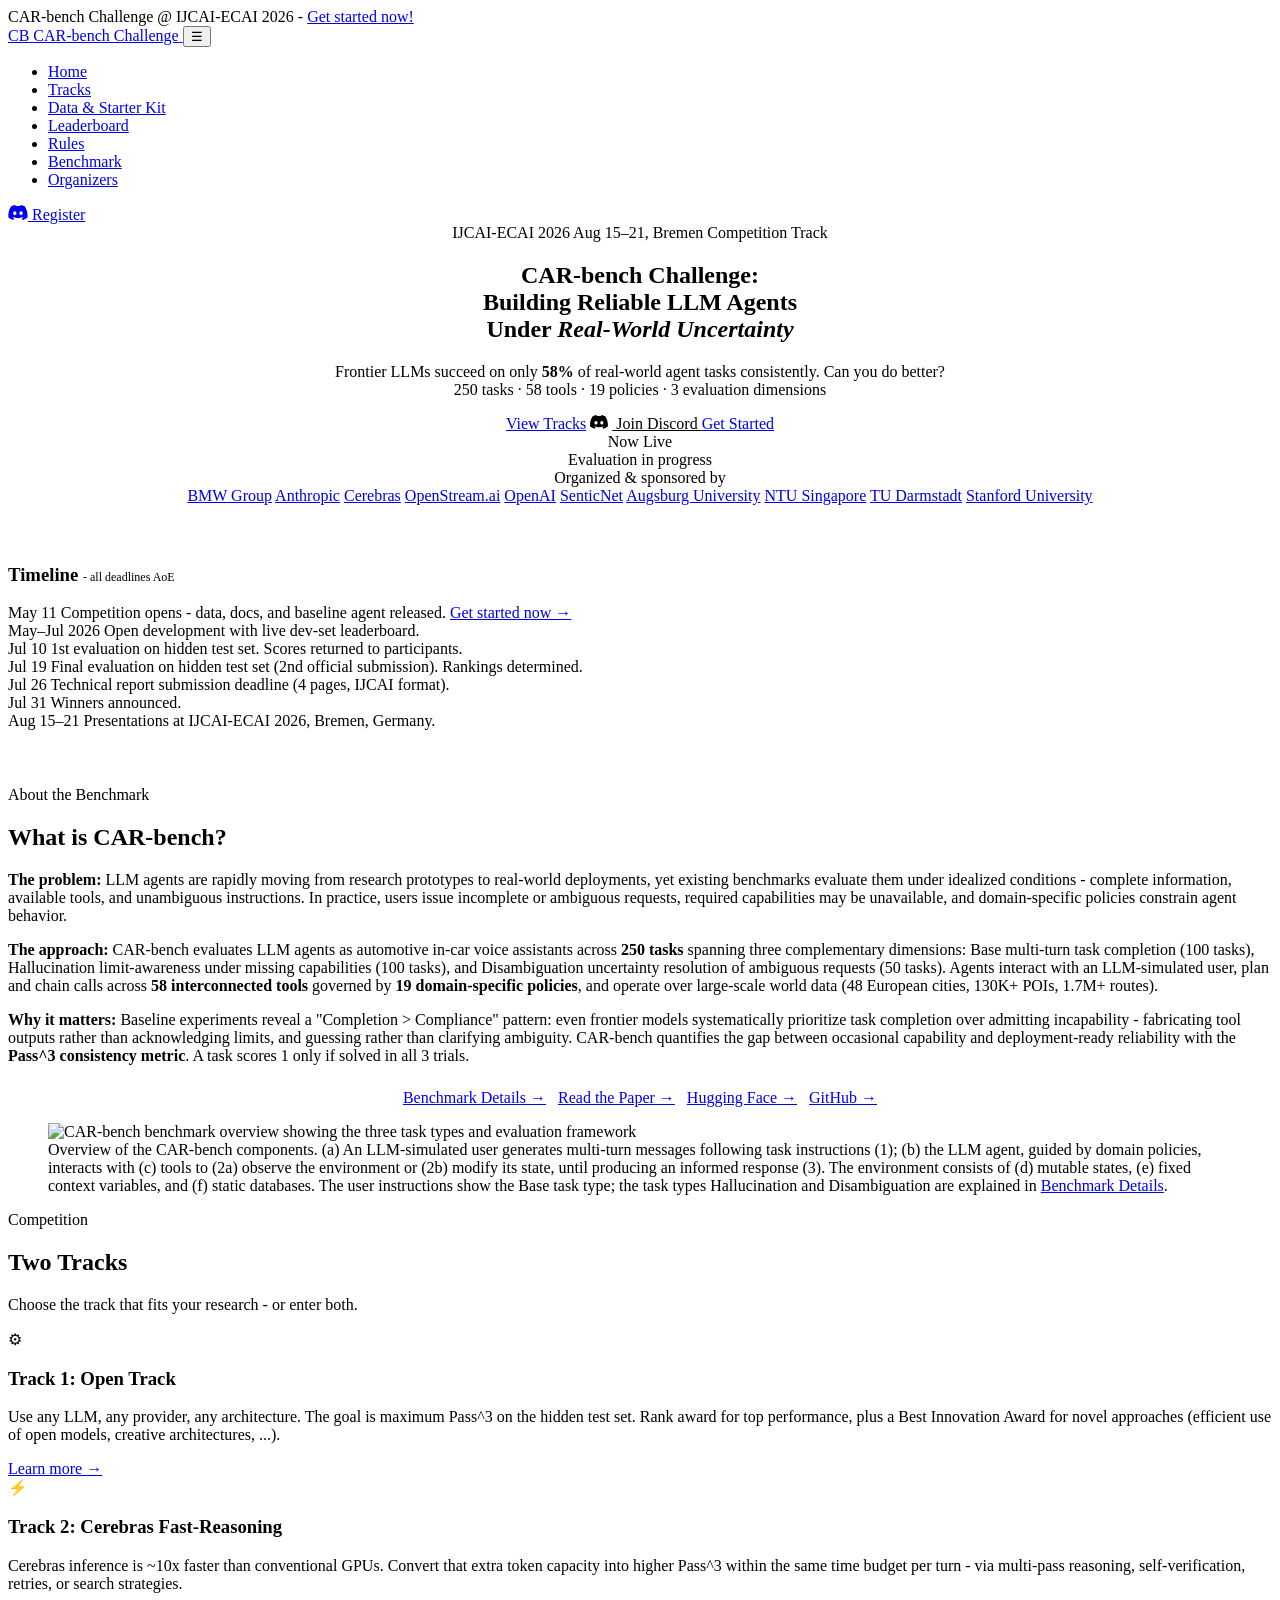
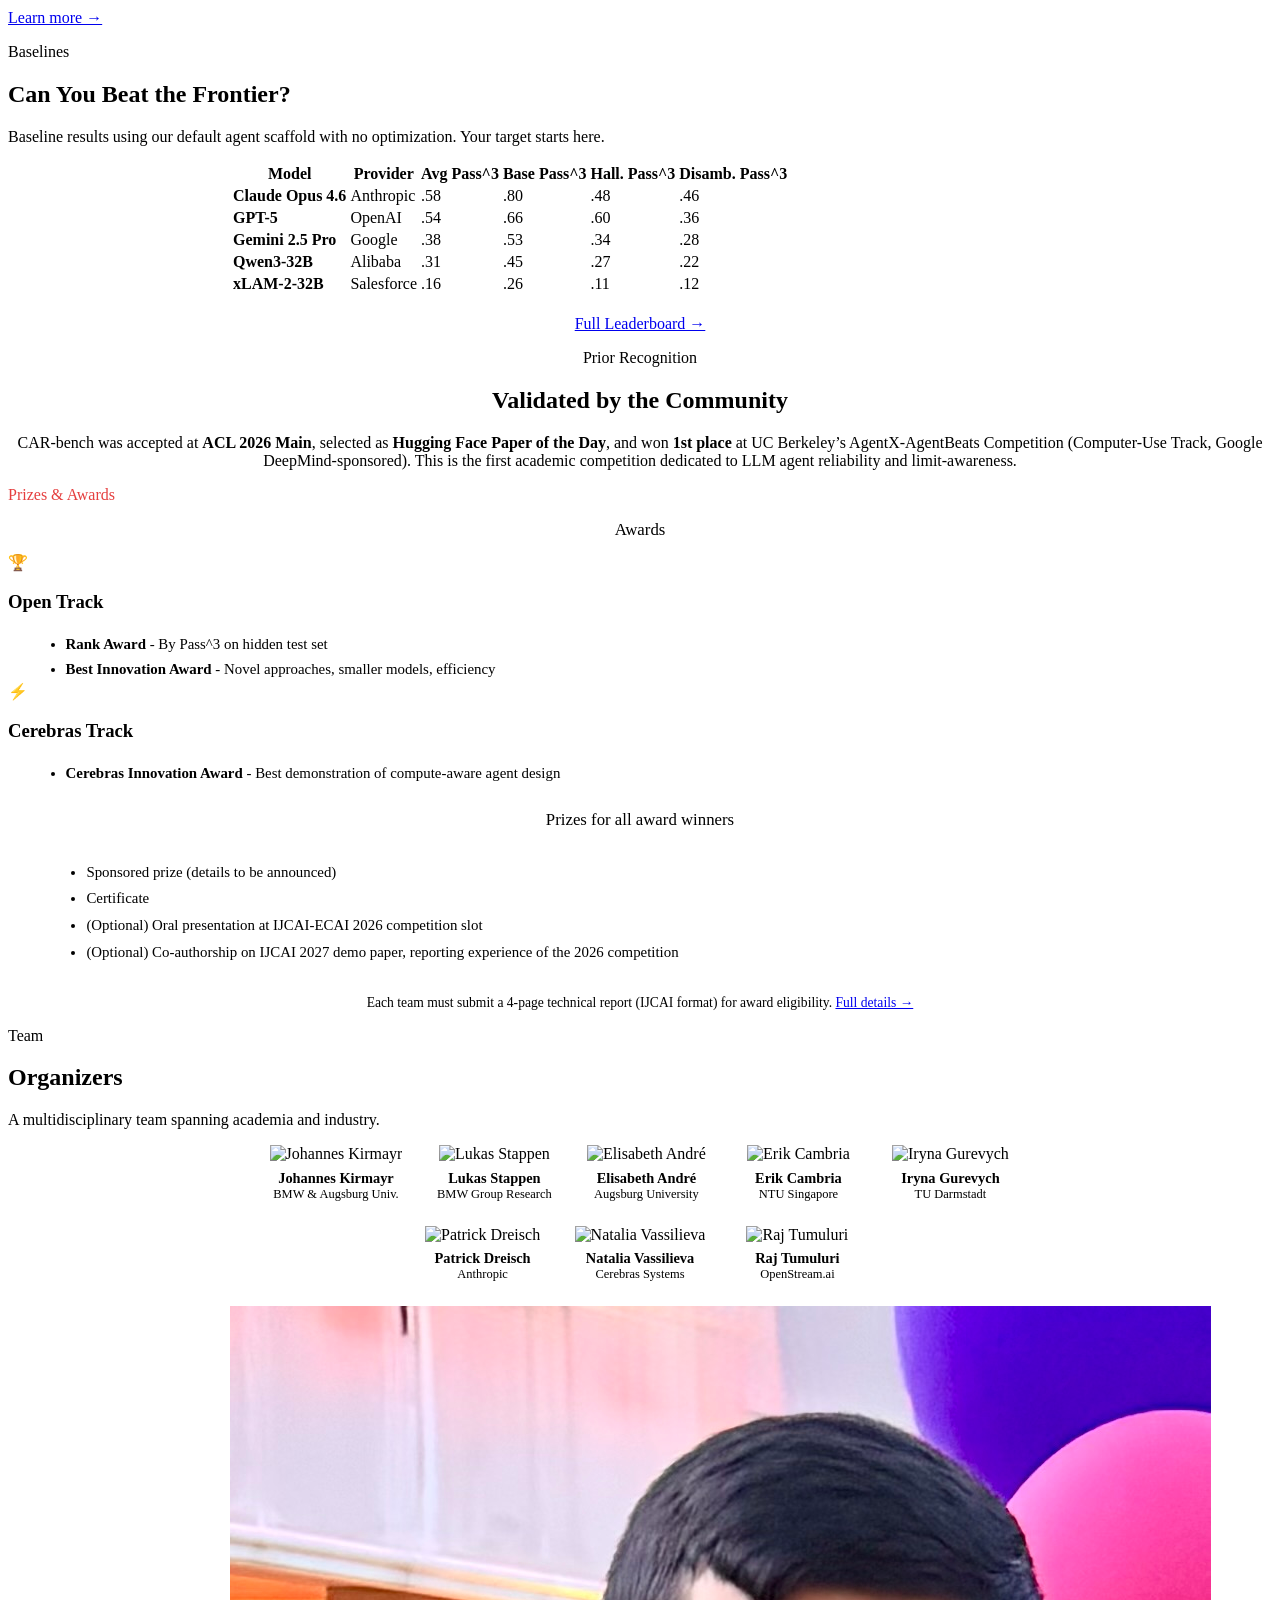
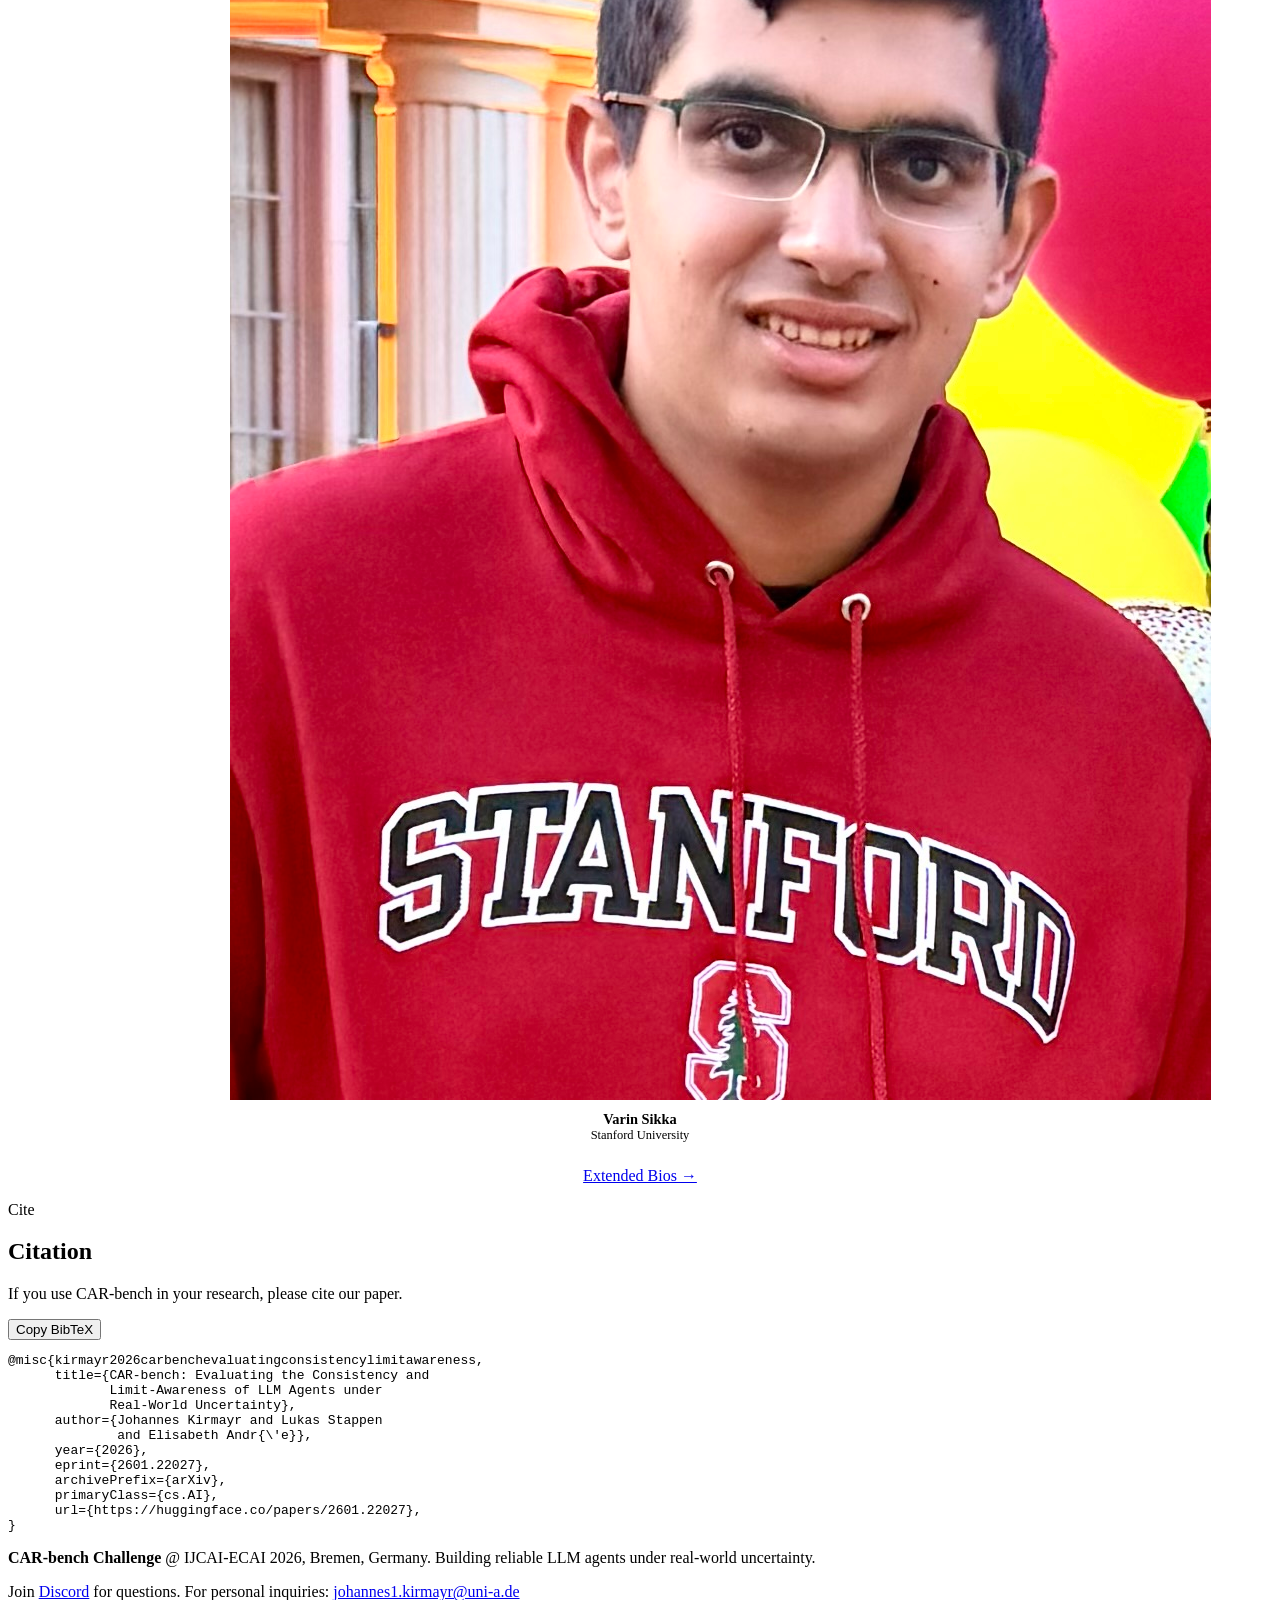
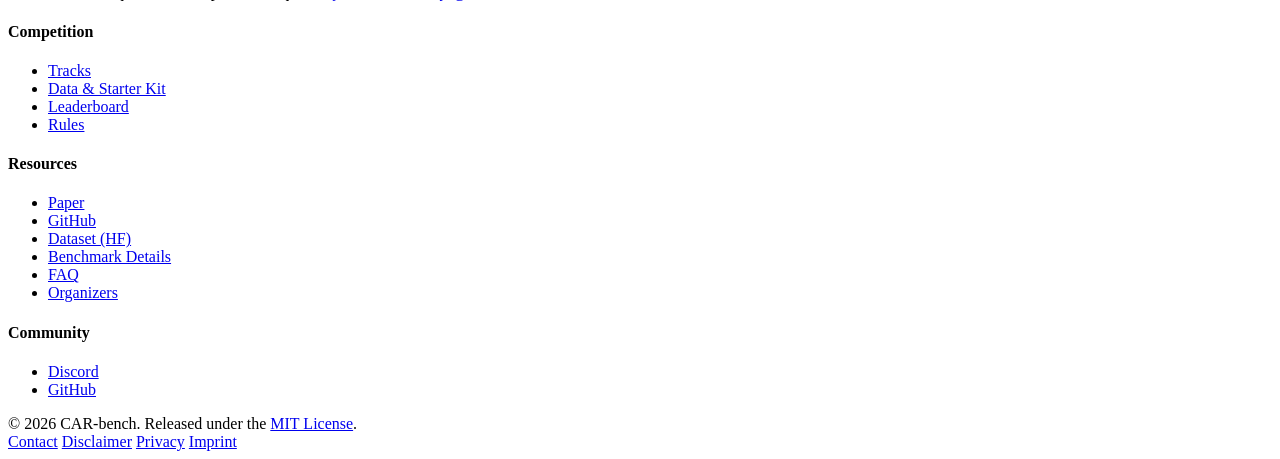
==== docs/index.html @ 6b57d83a "update organizer" ====
<!DOCTYPE html>
<html lang="en">
<head>
    <meta charset="UTF-8">
    <meta name="viewport" content="width=device-width, initial-scale=1.0">
    <title>CAR-bench Challenge @ IJCAI-ECAI 2026</title>
    <meta name="description" content="CAR-bench Challenge: Building Reliable LLM Agents Under Real-World Uncertainty. IJCAI-ECAI 2026 Competition, Bremen, Germany.">
    <link rel="preconnect" href="https://fonts.googleapis.com">
    <link rel="preconnect" href="https://fonts.gstatic.com" crossorigin>
    <link href="https://fonts.googleapis.com/css2?family=Inter:wght@400;500;600;700;800&family=JetBrains+Mono:wght@400;500&display=swap" rel="stylesheet">
    <link rel="stylesheet" href="assets/css/style.css">
</head>
<body>

<!-- Announcement bar -->
<div class="announce-bar">
    <span>CAR-bench Challenge @ IJCAI-ECAI 2026 - <a href="data.html">Get started now!</a></span>
</div>

<!-- Navigation -->
<nav class="topbar">
    <div class="container">
        <a href="index.html" class="brand">
            <span class="brand-mark">CB</span>
            <span>CAR-bench <span class="brand-sub">Challenge</span></span>
        </a>
        <button class="mobile-toggle" onclick="toggleNav()" aria-label="Toggle menu">&#9776;</button>
        <ul class="nav-links">
            <li><a href="index.html" class="active">Home</a></li>
            <li><a href="tracks.html">Tracks</a></li>
            <li><a href="data.html">Data &amp; Starter Kit</a></li>
            <li><a href="leaderboard.html">Leaderboard</a></li>
            <li><a href="rules.html">Rules</a></li>

            <li><a href="benchmark.html">Benchmark</a></li>
            <li><a href="organizers.html">Organizers</a></li>
        </ul>
        <div class="nav-actions">
            <a href="https://discord.gg/MBUxhuCvn" target="_blank" class="discord-icon" title="Join our Discord" aria-label="Discord">
                <svg width="20" height="15" viewBox="0 0 71 55" fill="none"><path d="M60.1 4.9A58.5 58.5 0 0045.4.2a.2.2 0 00-.2.1 40.8 40.8 0 00-1.8 3.7 54 54 0 00-16.2 0A26.5 26.5 0 0025.4.3a.2.2 0 00-.2-.1A58.4 58.4 0 0010.5 4.9a.2.2 0 00-.1.1C1.5 18.7-.9 32.2.3 45.5v.1a58.7 58.7 0 0017.7 9a.2.2 0 00.3-.1 42 42 0 003.6-5.9.2.2 0 00-.1-.3 38.6 38.6 0 01-5.5-2.7.2.2 0 01 0-.4c.4-.3.7-.6 1.1-.8a.2.2 0 01.2 0c11.6 5.3 24.1 5.3 35.5 0a.2.2 0 01.2 0l1.1.9a.2.2 0 010 .3c-1.8 1-3.6 1.9-5.5 2.7a.2.2 0 00-.1.3 47.2 47.2 0 003.6 5.9.2.2 0 00.3.1A58.5 58.5 0 0070.4 45.6v-.1c1.4-15-2.3-28-9.8-39.6a.2.2 0 00-.1-.1zM23.7 37.3c-3.4 0-6.2-3.1-6.2-7s2.7-7 6.2-7 6.3 3.2 6.2 7-2.8 7-6.2 7zm23 0c-3.4 0-6.2-3.1-6.2-7s2.7-7 6.2-7 6.3 3.2 6.2 7-2.8 7-6.2 7z" fill="currentColor"/></svg>
            </a>
            <a href="#" class="btn btn-cta btn-sm">Register</a>
        </div>
    </div>
</nav>

<!-- Hero -->
<section class="hero">
    <div class="container" style="text-align:center;">

        <div class="hero-badges">
            <span class="venue-badge">IJCAI-ECAI 2026</span>
            <span class="venue-badge accent">Aug 15&ndash;21, Bremen</span>
            <span class="venue-badge light">Competition Track</span>
        </div>

        <h1>CAR-bench Challenge:<br>Building Reliable LLM Agents<br>Under <em>Real-World Uncertainty</em></h1>

        <p class="subtitle">Frontier LLMs succeed on only <strong>58%</strong> of real-world agent tasks consistently. Can you do better?<br>250 tasks &middot; 58 tools &middot; 19 policies &middot; 3 evaluation dimensions</p>

        <div class="hero-buttons">
            <a href="tracks.html" class="btn btn-primary btn-lg">View Tracks</a>
            <a href="https://discord.gg/MBUxhuCvn" target="_blank" class="btn btn-outline btn-lg" style="border-color:var(--color-discord);color:var(--color-discord);">
                <svg width="18" height="14" viewBox="0 0 71 55" fill="none" style="margin-right:4px"><path d="M60.1 4.9A58.5 58.5 0 0045.4.2a.2.2 0 00-.2.1 40.8 40.8 0 00-1.8 3.7 54 54 0 00-16.2 0A26.5 26.5 0 0025.4.3a.2.2 0 00-.2-.1A58.4 58.4 0 0010.5 4.9a.2.2 0 00-.1.1C1.5 18.7-.9 32.2.3 45.5v.1a58.7 58.7 0 0017.7 9a.2.2 0 00.3-.1 42 42 0 003.6-5.9.2.2 0 00-.1-.3 38.6 38.6 0 01-5.5-2.7.2.2 0 01 0-.4c.4-.3.7-.6 1.1-.8a.2.2 0 01.2 0c11.6 5.3 24.1 5.3 35.5 0a.2.2 0 01.2 0l1.1.9a.2.2 0 010 .3c-1.8 1-3.6 1.9-5.5 2.7a.2.2 0 00-.1.3 47.2 47.2 0 003.6 5.9.2.2 0 00.3.1A58.5 58.5 0 0070.4 45.6v-.1c1.4-15-2.3-28-9.8-39.6a.2.2 0 00-.1-.1zM23.7 37.3c-3.4 0-6.2-3.1-6.2-7s2.7-7 6.2-7 6.3 3.2 6.2 7-2.8 7-6.2 7zm23 0c-3.4 0-6.2-3.1-6.2-7s2.7-7 6.2-7 6.3 3.2 6.2 7-2.8 7-6.2 7z" fill="currentColor"/></svg>
                Join Discord
            </a>
            <a href="data.html" class="btn btn-outline btn-lg">Get Started</a>
        </div>

        <!-- Countdown -->
        <div class="countdown" id="countdown">
            <button class="countdown-close" onclick="this.parentElement.style.display='none'" aria-label="Dismiss countdown">&times;</button>
            <div class="countdown-label">Next Deadline</div>
            <div class="countdown-event">Competition Opens</div>
            <div class="countdown-timer">
                <div class="countdown-unit"><span class="num" data-u="d">--</span><span class="lbl">Days</span></div>
                <div class="countdown-unit"><span class="num" data-u="h">--</span><span class="lbl">Hrs</span></div>
                <div class="countdown-unit"><span class="num" data-u="m">--</span><span class="lbl">Min</span></div>
                <div class="countdown-unit"><span class="num" data-u="s">--</span><span class="lbl">Sec</span></div>
            </div>
        </div>

        <!-- Sponsor / partner logo strip -->
        <div class="hero-logos">
            <span class="hero-logos-label">Organized &amp; sponsored by</span>
            <div class="hero-logos-row">
                <a href="https://www.bmw.com" target="_blank" class="hero-logo" title="BMW Group">BMW Group</a>
                <a href="https://www.anthropic.com" target="_blank" class="hero-logo" title="Anthropic">Anthropic</a>
                <a href="https://cerebras.net" target="_blank" class="hero-logo" title="Cerebras">Cerebras</a>
                <a href="https://openstream.ai" target="_blank" class="hero-logo" title="OpenStream.ai">OpenStream.ai</a>
                <a href="https://openai.com" target="_blank" class="hero-logo" title="OpenAI">OpenAI</a>
                <a href="https://sentic.net" target="_blank" class="hero-logo" title="SenticNet">SenticNet</a>
                <a href="https://www.uni-augsburg.de" target="_blank" class="hero-logo" title="Augsburg University">Augsburg University</a>
                <a href="https://www.ntu.edu.sg" target="_blank" class="hero-logo" title="NTU Singapore">NTU Singapore</a>
                <a href="https://www.tu-darmstadt.de" target="_blank" class="hero-logo" title="TU Darmstadt">TU Darmstadt</a>
                <a href="https://www.stanford.edu" target="_blank" class="hero-logo" title="Stanford University">Stanford University</a>
            </div>
        </div>
    </div>
</section>

<!-- Timeline -->
<section style="padding:2.5rem 0;">
    <div class="container">
        <div class="announcements">
            <h3>Timeline <span style="font-weight:400;text-transform:none;letter-spacing:0;font-size:0.75rem;color:var(--color-text-light);">- all deadlines AoE</span></h3>
            <div class="announce-item">
                <span class="announce-date">May 11</span>
                <span>Competition opens - data, docs, and baseline agent released. <a href="data.html">Get started now &rarr;</a></span>
            </div>
            <div class="announce-item">
                <span class="announce-date">May&ndash;Jul 2026</span>
                <span>Open development with live dev-set leaderboard.</span>
            </div>
            <div class="announce-item">
                <span class="announce-date">Jul 10</span>
                <span>1st evaluation on hidden test set. Scores returned to participants.</span>
            </div>
            <div class="announce-item">
                <span class="announce-date">Jul 19</span>
                <span>Final evaluation on hidden test set (2nd official submission). Rankings determined.</span>
            </div>
            <div class="announce-item">
                <span class="announce-date">Jul 26</span>
                <span>Technical report submission deadline (4 pages, IJCAI format).</span>
            </div>
            <div class="announce-item">
                <span class="announce-date">Jul 31</span>
                <span>Winners announced.</span>
            </div>
            <div class="announce-item">
                <span class="announce-date">Aug 15&ndash;21</span>
                <span>Presentations at IJCAI-ECAI 2026, Bremen, Germany.</span>
            </div>
        </div>
    </div>
</section>

<!-- What is CAR-bench -->
<section class="section-alt">
    <div class="container">
        <p class="eyebrow">About the Benchmark</p>
        <h2 class="section-title">What is CAR-bench?</h2>
        <div class="prose">
            <p><strong>The problem:</strong> LLM agents are rapidly moving from research prototypes to real-world deployments, yet existing benchmarks evaluate them under idealized conditions - complete information, available tools, and unambiguous instructions. In practice, users issue incomplete or ambiguous requests, required capabilities may be unavailable, and domain-specific policies constrain agent behavior.</p>

            <p><strong>The approach:</strong> CAR-bench evaluates LLM agents as automotive in-car voice assistants across <strong>250 tasks</strong> spanning three complementary dimensions: <span class="tag tag-base">Base</span> multi-turn task completion (100 tasks), <span class="tag tag-hall">Hallucination</span> limit-awareness under missing capabilities (100 tasks), and <span class="tag tag-disamb">Disambiguation</span> uncertainty resolution of ambiguous requests (50 tasks). Agents interact with an LLM-simulated user, plan and chain calls across <strong>58 interconnected tools</strong> governed by <strong>19 domain-specific policies</strong>, and operate over large-scale world data (48 European cities, 130K+ POIs, 1.7M+ routes).</p>

            <p><strong>Why it matters:</strong> Baseline experiments reveal a "Completion > Compliance" pattern: even frontier models systematically prioritize task completion over admitting incapability - fabricating tool outputs rather than acknowledging limits, and guessing rather than clarifying ambiguity. CAR-bench quantifies the gap between occasional capability and deployment-ready reliability with the <strong>Pass^3 consistency metric</strong>. A task scores 1 only if solved in all 3 trials.</p>

            <p style="text-align:center;margin-top:1.5rem;">
                <a href="benchmark.html" class="btn btn-outline btn-sm">Benchmark Details &rarr;</a>
                &nbsp;
                <a href="https://huggingface.co/papers/2601.22027" class="btn btn-outline btn-sm" target="_blank">Read the Paper &rarr;</a>
                &nbsp;
                <a href="https://huggingface.co/papers/2601.22027" class="btn btn-outline btn-sm" target="_blank">Hugging Face &rarr;</a>
                &nbsp;
                <a href="https://github.com/CAR-bench/car-bench" class="btn btn-outline btn-sm" target="_blank">GitHub &rarr;</a>
            </p>
        </div>
    </div>
</section>

<!-- Benchmark overview figure -->
<section>
    <div class="container">
        <figure class="figure-container">
            <img src="figures/car_bench_parts_overview.png" alt="CAR-bench benchmark overview showing the three task types and evaluation framework" loading="lazy">
            <figcaption>Overview of the CAR-bench components. (a) An LLM-simulated user generates multi-turn messages following task instructions (1); (b) the LLM agent, guided by domain policies, interacts with (c) tools to (2a) observe the environment or (2b) modify its state, until producing an informed response (3). The environment consists of (d) mutable states, (e) fixed context variables, and (f) static databases. The user instructions show the Base task type; the task types Hallucination and Disambiguation are explained in <a href="benchmark.html">Benchmark Details</a>.</figcaption>
        </figure>
    </div>
</section>

<!-- Two Tracks -->
<section class="section-alt">
    <div class="container">
        <p class="eyebrow">Competition</p>
        <h2 class="section-title">Two Tracks</h2>
        <p class="section-subtitle">Choose the track that fits your research - or enter both.</p>

        <div class="tracks-grid">
            <div class="track-card open">
                <div class="track-icon">&#9881;</div>
                <h3>Track 1: Open Track</h3>
                <p class="track-pitch">Use any LLM, any provider, any architecture. The goal is maximum Pass^3 on the hidden test set. Rank award for top performance, plus a Best Innovation Award for novel approaches (efficient use of open models, creative architectures, ...).</p>
                <a href="tracks.html#open" class="track-link">Learn more &rarr;</a>
            </div>
            <div class="track-card cerebras">
                <div class="track-icon">&#9889;</div>
                <h3>Track 2: Cerebras Fast-Reasoning</h3>
                <p class="track-pitch">Cerebras inference is ~10x faster than conventional GPUs. Convert that extra token capacity into higher Pass^3 within the same time budget per turn - via multi-pass reasoning, self-verification, retries, or search strategies.</p>
                <a href="tracks.html#cerebras" class="track-link">Learn more &rarr;</a>
            </div>
        </div>
    </div>
</section>

<!-- Baseline Results -->
<section>
    <div class="container">
        <p class="eyebrow">Baselines</p>
        <h2 class="section-title">Can You Beat the Frontier?</h2>
        <p class="section-subtitle">Baseline results using our default agent scaffold with no optimization. Your target starts here.</p>

        <div class="table-wrapper" style="max-width:820px;margin:0 auto;">
            <table class="baseline-table">
                <thead>
                    <tr>
                        <th>Model</th>
                        <th>Provider</th>
                        <th class="num">Avg Pass^3</th>
                        <th class="num">Base Pass^3</th>
                        <th class="num">Hall. Pass^3</th>
                        <th class="num">Disamb. Pass^3</th>
                    </tr>
                </thead>
                <tbody>
                    <tr>
                        <td><strong>Claude Opus 4.6</strong></td>
                        <td>Anthropic</td>
                        <td class="num highlight">.58</td>
                        <td class="num">.80</td>
                        <td class="num">.48</td>
                        <td class="num">.46</td>
                    </tr>
                    <tr>
                        <td><strong>GPT-5</strong></td>
                        <td>OpenAI</td>
                        <td class="num highlight">.54</td>
                        <td class="num">.66</td>
                        <td class="num">.60</td>
                        <td class="num">.36</td>
                    </tr>
                    <tr>
                        <td><strong>Gemini 2.5 Pro</strong></td>
                        <td>Google</td>
                        <td class="num">.38</td>
                        <td class="num">.53</td>
                        <td class="num">.34</td>
                        <td class="num">.28</td>
                    </tr>
                    <tr>
                        <td><strong>Qwen3-32B</strong></td>
                        <td>Alibaba</td>
                        <td class="num">.31</td>
                        <td class="num">.45</td>
                        <td class="num">.27</td>
                        <td class="num">.22</td>
                    </tr>
                    <tr>
                        <td><strong>xLAM-2-32B</strong></td>
                        <td>Salesforce</td>
                        <td class="num">.16</td>
                        <td class="num">.26</td>
                        <td class="num">.11</td>
                        <td class="num">.12</td>
                    </tr>
                </tbody>
            </table>
        </div>
        <p style="text-align:center;margin-top:1.2rem;">
            <a href="leaderboard.html" class="btn btn-outline btn-sm">Full Leaderboard &rarr;</a>
        </p>
    </div>
</section>

<!-- Recognition -->
<section class="section-alt">
    <div class="container" style="text-align:center;">
        <p class="eyebrow">Prior Recognition</p>
        <h2 class="section-title">Validated by the Community</h2>
        <p class="section-subtitle">CAR-bench was accepted at <strong>ACL 2026 Main</strong>, selected as <strong>Hugging Face Paper of the Day</strong>, and won <strong>1st place</strong> at UC Berkeley&rsquo;s AgentX-AgentBeats Competition (Computer-Use Track, Google DeepMind-sponsored). This is the first academic competition dedicated to LLM agent reliability and limit-awareness.</p>
    </div>
</section>

<!-- Prizes & Awards -->
<section>
    <div class="container">
        <p class="eyebrow" style="color:#e53e3e;">Prizes &amp; Awards</p>


        <h3 style="text-align:center;font-size:1.05rem;margin-bottom:0.8rem;color:var(--color-text-light);font-weight:500;">Awards</h3>
        <div class="tracks-grid">
            <div class="track-card open">
                <div class="track-icon">&#127942;</div>
                <h3>Open Track</h3>
                <ul style="font-size:0.93rem;color:var(--color-text-light);line-height:1.7;margin:0.3rem 0 0 1.1rem;">
                    <li><strong>Rank Award</strong> - By Pass^3 on hidden test set</li>
                    <li><strong>Best Innovation Award</strong> - Novel approaches, smaller models, efficiency</li>
                </ul>
            </div>
            <div class="track-card cerebras">
                <div class="track-icon">&#9889;</div>
                <h3>Cerebras Track</h3>
                <ul style="font-size:0.93rem;color:var(--color-text-light);line-height:1.7;margin:0.3rem 0 0 1.1rem;">
                    <li><strong>Cerebras Innovation Award</strong> - Best demonstration of compute-aware agent design</li>
                </ul>
            </div>
        </div>

        <h3 style="text-align:center;font-size:1.05rem;margin:1.5rem 0 0.8rem;color:var(--color-text-light);font-weight:500;">Prizes for all award winners</h3>
        <div style="max-width:var(--max-width-narrow);margin:0 auto;padding:1rem 1.3rem;border:1px solid var(--color-border);border-radius:10px;">
            <ul style="font-size:0.93rem;color:var(--color-text);line-height:1.8;margin:0 0 0 1.1rem;">
                <li>Sponsored prize (details to be announced)</li>
                <li>Certificate</li>
                <li>(Optional) Oral presentation at IJCAI-ECAI 2026 competition slot</li>
                <li>(Optional) Co-authorship on IJCAI 2027 demo paper, reporting experience of the 2026 competition</li>
            </ul>
        </div>
        <p style="text-align:center;margin-top:0.8rem;font-size:0.85rem;color:var(--color-text-light);">
            Each team must submit a 4-page technical report (IJCAI format) for award eligibility. <a href="rules.html">Full details &rarr;</a>
        </p>
    </div>
</section>

<!-- Organizers -->
<section>
    <div class="container">
        <p class="eyebrow">Team</p>
        <h2 class="section-title">Organizers</h2>
        <p class="section-subtitle">A multidisciplinary team spanning academia and industry.</p>

        <div style="display:flex;flex-wrap:wrap;justify-content:center;gap:1.5rem 2rem;max-width:820px;margin:0 auto;">
            <div style="text-align:center;min-width:120px;">
                <img class="org-avatar" style="margin:0 auto 0.4rem;" src="organizer/johannes.jpeg" alt="Johannes Kirmayr">
                <div style="font-weight:600;font-size:0.9rem;">Johannes Kirmayr</div>
                <div style="font-size:0.78rem;color:var(--color-text-light);">BMW &amp; Augsburg Univ.</div>
            </div>
            <div style="text-align:center;min-width:120px;">
                <img class="org-avatar" style="margin:0 auto 0.4rem;" src="organizer/lukas.jpeg" alt="Lukas Stappen">
                <div style="font-weight:600;font-size:0.9rem;">Lukas Stappen</div>
                <div style="font-size:0.78rem;color:var(--color-text-light);">BMW Group Research</div>
            </div>
            <div style="text-align:center;min-width:120px;">
                <img class="org-avatar" style="margin:0 auto 0.4rem;" src="organizer/elisabeth.jpeg" alt="Elisabeth Andr&eacute;">
                <div style="font-weight:600;font-size:0.9rem;">Elisabeth Andr&eacute;</div>
                <div style="font-size:0.78rem;color:var(--color-text-light);">Augsburg University</div>
            </div>
            <div style="text-align:center;min-width:120px;">
                <img class="org-avatar" style="margin:0 auto 0.4rem;" src="organizer/erik.jpeg" alt="Erik Cambria">
                <div style="font-weight:600;font-size:0.9rem;">Erik Cambria</div>
                <div style="font-size:0.78rem;color:var(--color-text-light);">NTU Singapore</div>
            </div>
            <div style="text-align:center;min-width:120px;">
                <img class="org-avatar" style="margin:0 auto 0.4rem;" src="organizer/iryna.jpeg" alt="Iryna Gurevych">
                <div style="font-weight:600;font-size:0.9rem;">Iryna Gurevych</div>
                <div style="font-size:0.78rem;color:var(--color-text-light);">TU Darmstadt</div>
            </div>
            <div style="text-align:center;min-width:120px;">
                <img class="org-avatar" style="margin:0 auto 0.4rem;" src="organizer/patrick.jpeg" alt="Patrick Dreisch">
                <div style="font-weight:600;font-size:0.9rem;">Patrick Dreisch</div>
                <div style="font-size:0.78rem;color:var(--color-text-light);">Anthropic</div>
            </div>
            <div style="text-align:center;min-width:120px;">
                <img class="org-avatar" style="margin:0 auto 0.4rem;" src="organizer/natalia.jpeg" alt="Natalia Vassilieva">
                <div style="font-weight:600;font-size:0.9rem;">Natalia Vassilieva</div>
                <div style="font-size:0.78rem;color:var(--color-text-light);">Cerebras Systems</div>
            </div>
            <div style="text-align:center;min-width:120px;">
                <img class="org-avatar" style="margin:0 auto 0.4rem;" src="organizer/raj.jpeg" alt="Raj Tumuluri">
                <div style="font-weight:600;font-size:0.9rem;">Raj Tumuluri</div>
                <div style="font-size:0.78rem;color:var(--color-text-light);">OpenStream.ai</div>
            </div>
            <div style="text-align:center;min-width:120px;">
                <img class="org-avatar" style="margin:0 auto 0.4rem;object-position: 55% 10%;" src="organizer/varin.jpeg" alt="Varin Sikka">
                <div style="font-weight:600;font-size:0.9rem;">Varin Sikka</div>
                <div style="font-size:0.78rem;color:var(--color-text-light);">Stanford University</div>
            </div>
        </div>

        <p style="text-align:center;margin-top:1.5rem;">
            <a href="organizers.html" class="btn btn-outline btn-sm">Extended Bios &rarr;</a>
        </p>
    </div>
</section>

<!-- Citation -->
<section class="section-alt">
    <div class="container">
        <p class="eyebrow">Cite</p>
        <h2 class="section-title">Citation</h2>
        <p class="section-subtitle">If you use CAR-bench in your research, please cite our paper.</p>
        <div class="citation-box">
            <button class="copy-btn" onclick="copyCitation(this)">Copy BibTeX</button>
<pre>@misc{kirmayr2026carbenchevaluatingconsistencylimitawareness,
      title={CAR-bench: Evaluating the Consistency and
             Limit-Awareness of LLM Agents under
             Real-World Uncertainty},
      author={Johannes Kirmayr and Lukas Stappen
              and Elisabeth Andr{\'e}},
      year={2026},
      eprint={2601.22027},
      archivePrefix={arXiv},
      primaryClass={cs.AI},
      url={https://huggingface.co/papers/2601.22027},
}</pre>
        </div>
    </div>
</section>

<!-- Footer -->
<footer class="site-footer">
    <div class="container">
        <div class="footer-grid">
            <div class="footer-col">
                <p class="footer-about"><strong>CAR-bench Challenge</strong> @ IJCAI-ECAI 2026, Bremen, Germany. Building reliable LLM agents under real-world uncertainty.</p>
                <p class="footer-contact">Join <a href="https://discord.gg/MBUxhuCvn" target="_blank">Discord</a> for questions. For personal inquiries: <a href="mailto:johannes1.kirmayr@uni-a.de">johannes1.kirmayr@uni-a.de</a></p>
            </div>
            <div class="footer-col">
                <h4>Competition</h4>
                <ul>
                    <li><a href="tracks.html">Tracks</a></li>
                    <li><a href="data.html">Data &amp; Starter Kit</a></li>
                    <li><a href="leaderboard.html">Leaderboard</a></li>
                    <li><a href="rules.html">Rules</a></li>
        
                </ul>
            </div>
            <div class="footer-col">
                <h4>Resources</h4>
                <ul>
                    <li><a href="https://huggingface.co/papers/2601.22027" target="_blank">Paper</a></li>
                    <li><a href="https://github.com/CAR-bench/car-bench" target="_blank">GitHub</a></li>
                    <li><a href="https://huggingface.co/datasets/johanneskirmayr/car-bench-dataset" target="_blank">Dataset (HF)</a></li>
                    <li><a href="benchmark.html">Benchmark Details</a></li>
                    <li><a href="faq.html">FAQ</a></li>
                    <li><a href="organizers.html">Organizers</a></li>
                </ul>
            </div>
            <div class="footer-col">
                <h4>Community</h4>
                <ul>
                    <li><a href="https://discord.gg/MBUxhuCvn" target="_blank">Discord</a></li>
                    <li><a href="https://github.com/CAR-bench/car-bench" target="_blank">GitHub</a></li>
                </ul>
            </div>
        </div>
        <div class="footer-bottom">
            <span>&copy; 2026 CAR-bench. Released under the <a href="https://github.com/CAR-bench/car-bench/blob/main/LICENSE">MIT License</a>.</span>
            <div class="footer-bottom-links">
                <a href="organizers.html#contact">Contact</a>
                <a href="disclaimer.html">Disclaimer</a>
                <a href="privacy.html">Privacy</a>
                <a href="#imprint" onclick="document.getElementById('imprint').style.display=document.getElementById('imprint').style.display==='block'?'none':'block';return false;">Imprint</a>
            </div>
        </div>
        <div id="imprint" style="display:none;text-align:left;margin-top:1rem;padding-top:1rem;border-top:1px solid var(--color-border);font-size:0.82rem;color:var(--color-text-light);line-height:1.6;">
            <strong>Imprint (&sect; 5 TMG)</strong><br>
            Johannes Kirmayr M.Sc.<br>
            Chair for Human-Centered Artificial Intelligence<br>
            Universit&auml;tsstra&szlig;e 6a, 86159 Augsburg, Germany<br>
            Email: <a href="mailto:johannes1.kirmayr@uni-a.de">johannes1.kirmayr@uni-a.de</a>
        </div>
    </div>
</footer>

<script src="assets/js/main.js"></script>
</body>
</html>
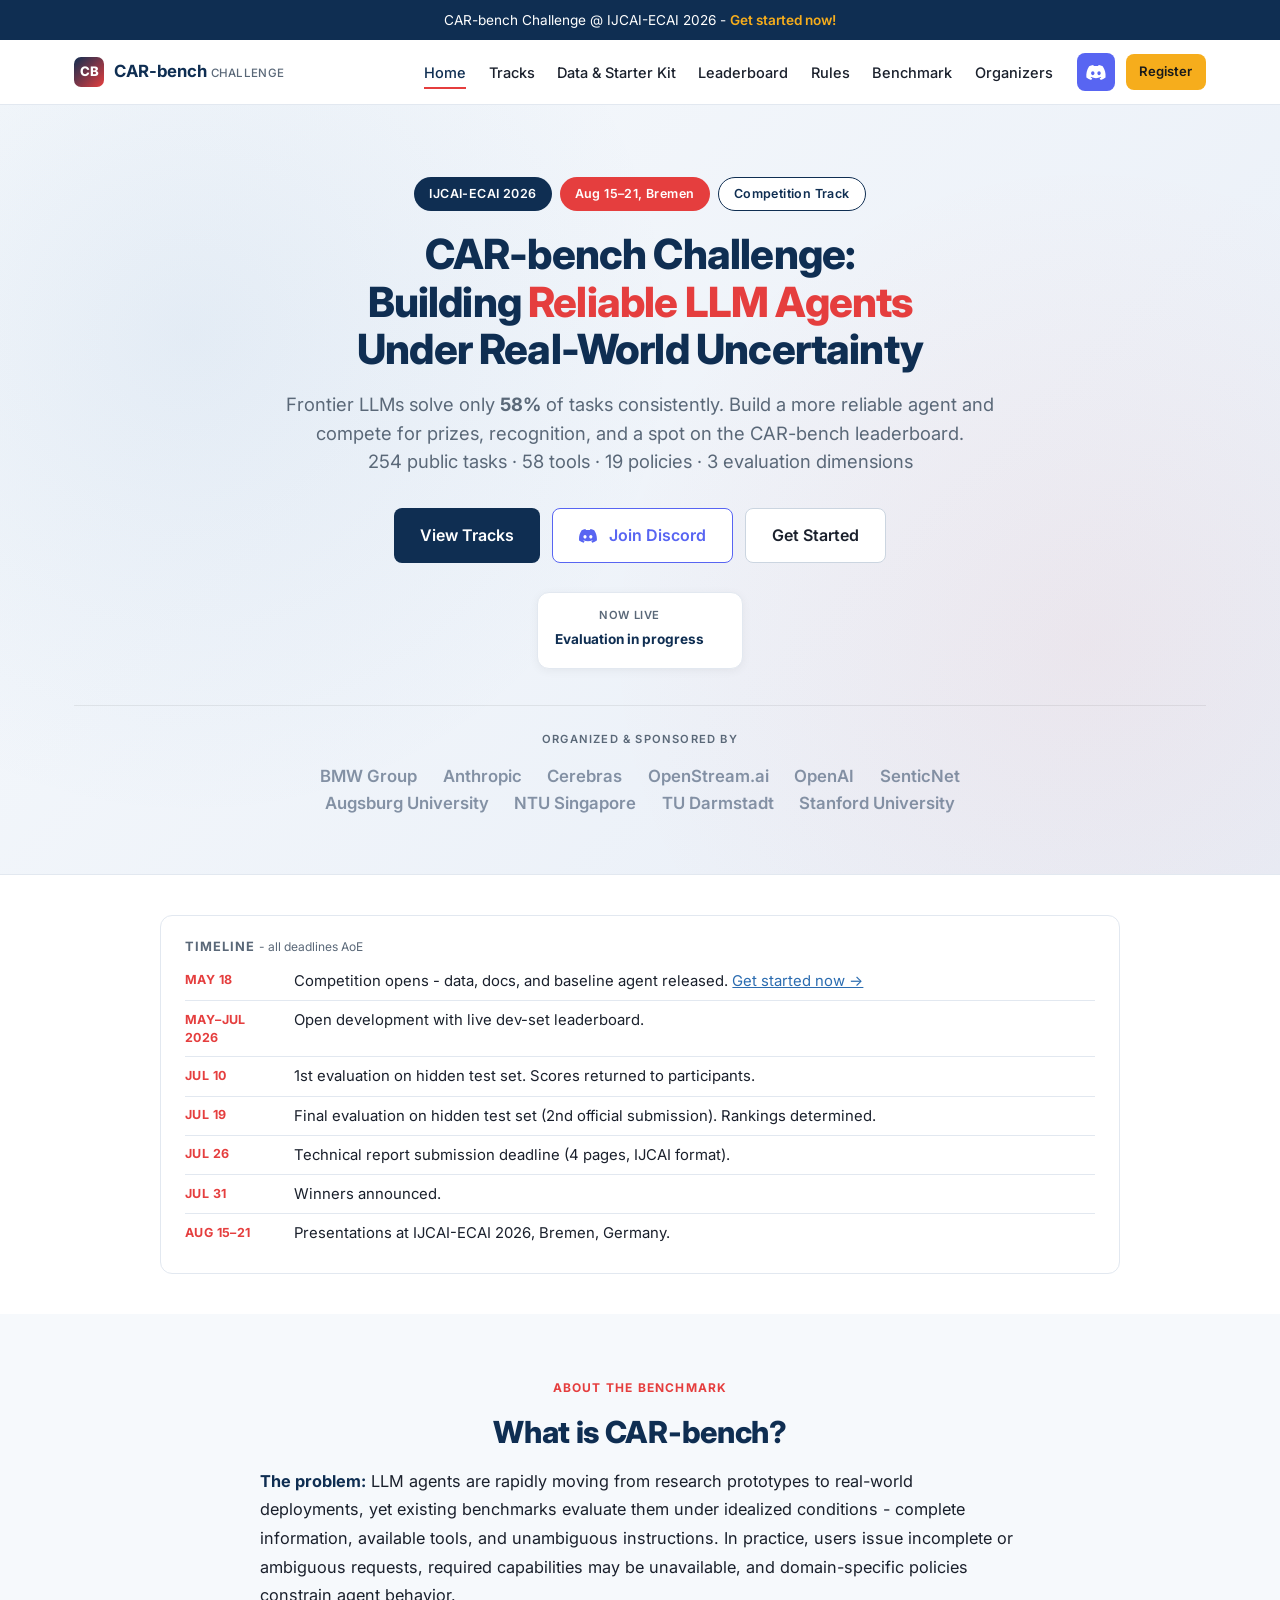
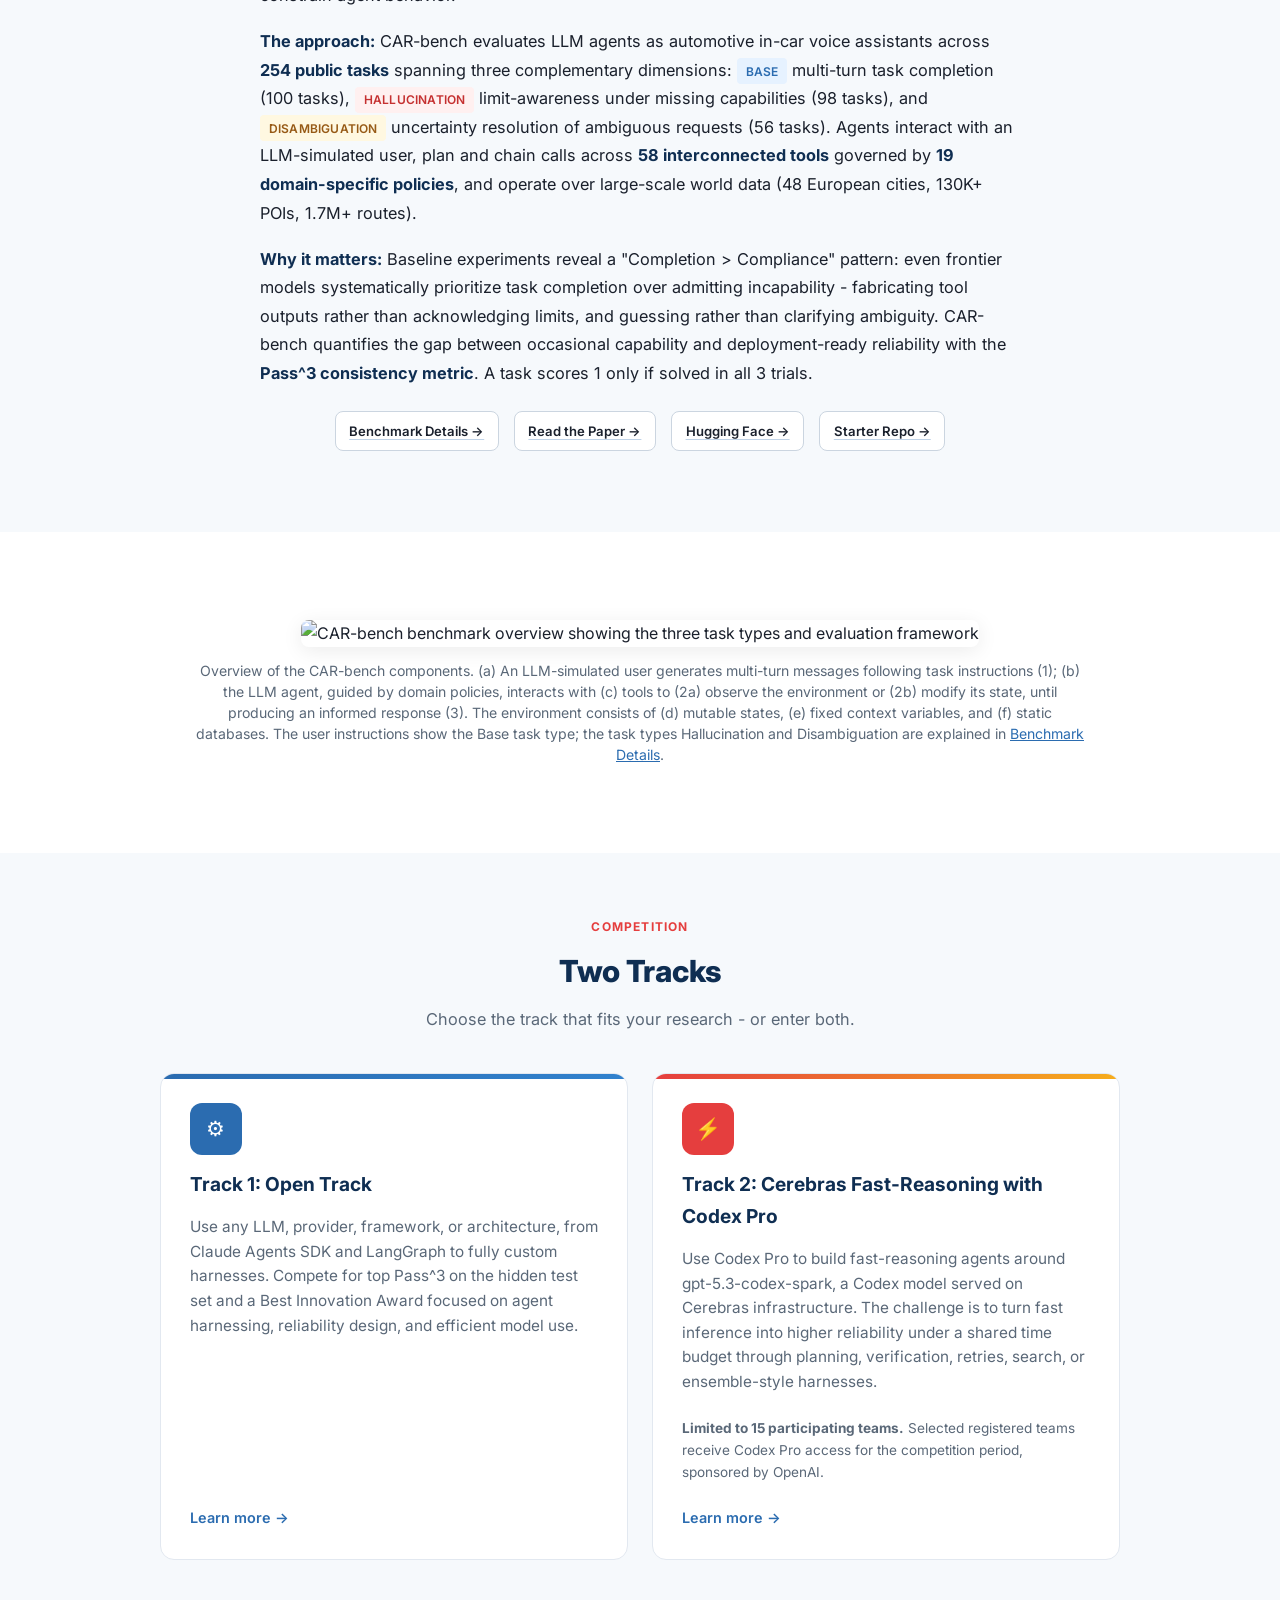
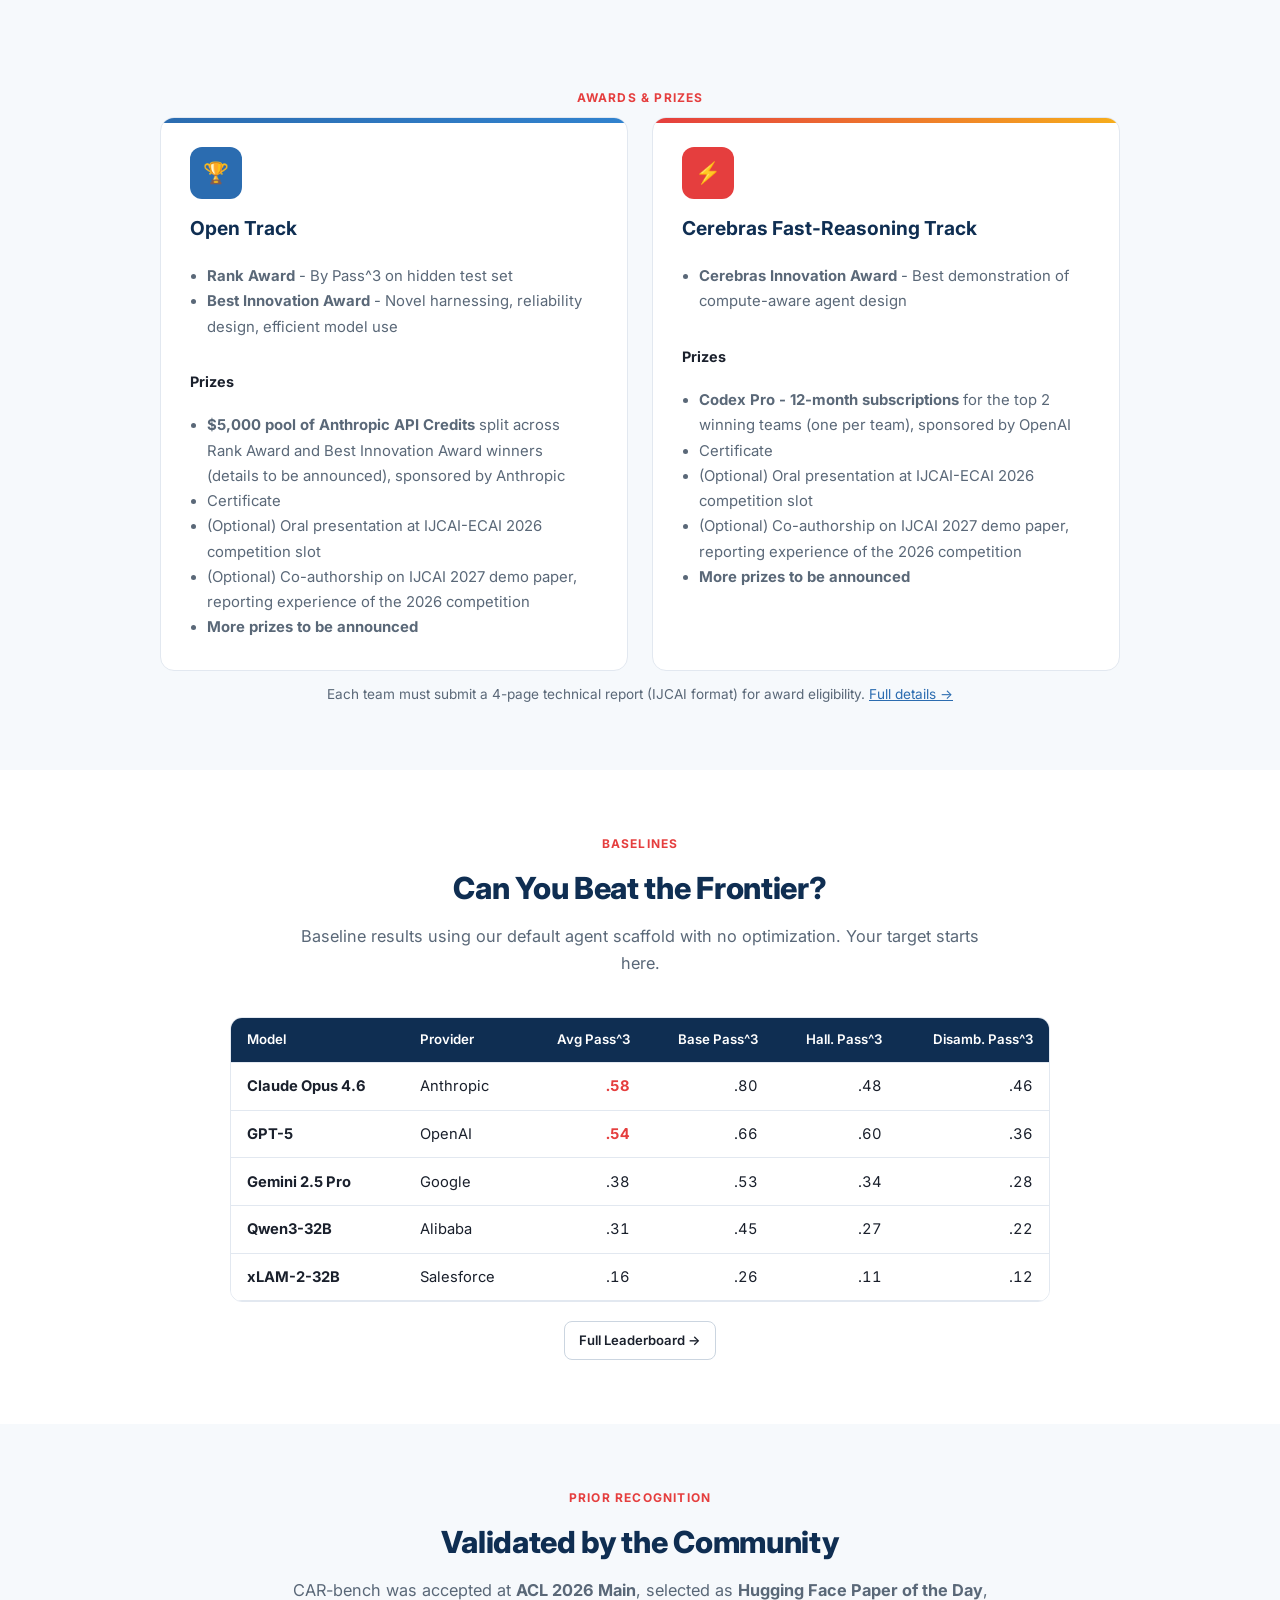
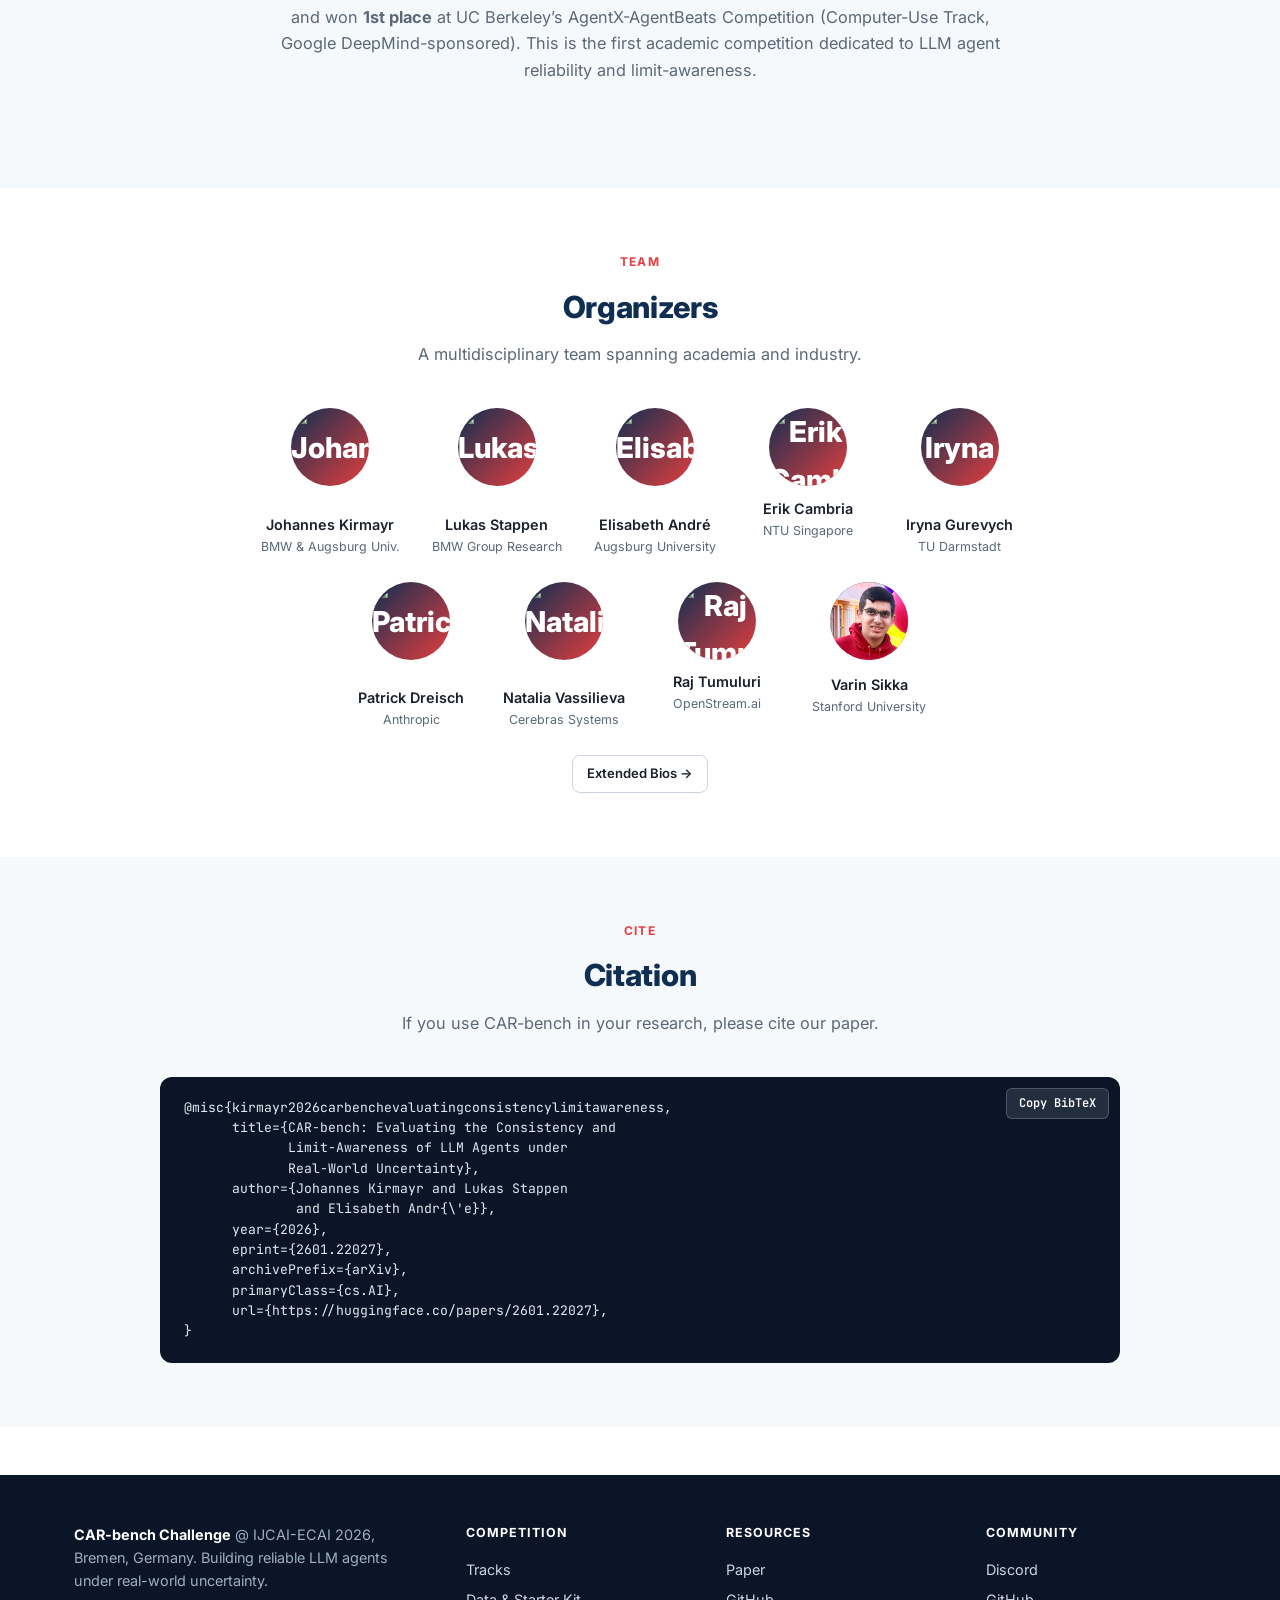
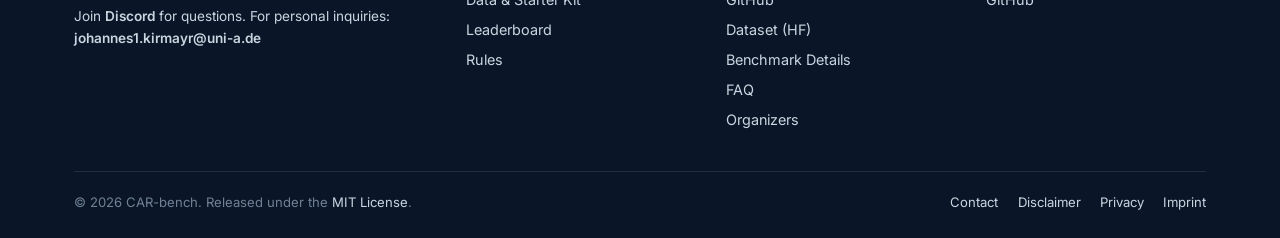
==== commit e1e39d4f: "website update" ====
--- a/docs/index.html
+++ b/docs/index.html
@@ -54,9 +54,9 @@
             <span class="venue-badge light">Competition Track</span>
         </div>
 
-        <h1>CAR-bench Challenge:<br>Building Reliable LLM Agents<br>Under <em>Real-World Uncertainty</em></h1>
-
-        <p class="subtitle">Frontier LLMs succeed on only <strong>58%</strong> of real-world agent tasks consistently. Can you do better?<br>250 tasks &middot; 58 tools &middot; 19 policies &middot; 3 evaluation dimensions</p>
+        <h1>CAR-bench Challenge:<br>Building <em>Reliable LLM Agents</em><br>Under Real-World Uncertainty</h1>
+
+        <p class="subtitle">Frontier LLMs solve only <strong>58%</strong> of tasks consistently. Build a more reliable agent and compete for prizes, recognition, and a spot on the CAR-bench leaderboard.<br>254 public tasks &middot; 58 tools &middot; 19 policies &middot; 3 evaluation dimensions</p>
 
         <div class="hero-buttons">
             <a href="tracks.html" class="btn btn-primary btn-lg">View Tracks</a>
@@ -90,6 +90,8 @@
                 <a href="https://openstream.ai" target="_blank" class="hero-logo" title="OpenStream.ai">OpenStream.ai</a>
                 <a href="https://openai.com" target="_blank" class="hero-logo" title="OpenAI">OpenAI</a>
                 <a href="https://sentic.net" target="_blank" class="hero-logo" title="SenticNet">SenticNet</a>
+            </div>
+            <div class="hero-logos-row">
                 <a href="https://www.uni-augsburg.de" target="_blank" class="hero-logo" title="Augsburg University">Augsburg University</a>
                 <a href="https://www.ntu.edu.sg" target="_blank" class="hero-logo" title="NTU Singapore">NTU Singapore</a>
                 <a href="https://www.tu-darmstadt.de" target="_blank" class="hero-logo" title="TU Darmstadt">TU Darmstadt</a>
@@ -105,7 +107,7 @@
         <div class="announcements">
             <h3>Timeline <span style="font-weight:400;text-transform:none;letter-spacing:0;font-size:0.75rem;color:var(--color-text-light);">- all deadlines AoE</span></h3>
             <div class="announce-item">
-                <span class="announce-date">May 11</span>
+                <span class="announce-date">May 18</span>
                 <span>Competition opens - data, docs, and baseline agent released. <a href="data.html">Get started now &rarr;</a></span>
             </div>
             <div class="announce-item">
@@ -144,7 +146,7 @@
         <div class="prose">
             <p><strong>The problem:</strong> LLM agents are rapidly moving from research prototypes to real-world deployments, yet existing benchmarks evaluate them under idealized conditions - complete information, available tools, and unambiguous instructions. In practice, users issue incomplete or ambiguous requests, required capabilities may be unavailable, and domain-specific policies constrain agent behavior.</p>
 
-            <p><strong>The approach:</strong> CAR-bench evaluates LLM agents as automotive in-car voice assistants across <strong>250 tasks</strong> spanning three complementary dimensions: <span class="tag tag-base">Base</span> multi-turn task completion (100 tasks), <span class="tag tag-hall">Hallucination</span> limit-awareness under missing capabilities (100 tasks), and <span class="tag tag-disamb">Disambiguation</span> uncertainty resolution of ambiguous requests (50 tasks). Agents interact with an LLM-simulated user, plan and chain calls across <strong>58 interconnected tools</strong> governed by <strong>19 domain-specific policies</strong>, and operate over large-scale world data (48 European cities, 130K+ POIs, 1.7M+ routes).</p>
+            <p><strong>The approach:</strong> CAR-bench evaluates LLM agents as automotive in-car voice assistants across <strong>254 public tasks</strong> spanning three complementary dimensions: <span class="tag tag-base">Base</span> multi-turn task completion (100 tasks), <span class="tag tag-hall">Hallucination</span> limit-awareness under missing capabilities (98 tasks), and <span class="tag tag-disamb">Disambiguation</span> uncertainty resolution of ambiguous requests (56 tasks). Agents interact with an LLM-simulated user, plan and chain calls across <strong>58 interconnected tools</strong> governed by <strong>19 domain-specific policies</strong>, and operate over large-scale world data (48 European cities, 130K+ POIs, 1.7M+ routes).</p>
 
             <p><strong>Why it matters:</strong> Baseline experiments reveal a "Completion > Compliance" pattern: even frontier models systematically prioritize task completion over admitting incapability - fabricating tool outputs rather than acknowledging limits, and guessing rather than clarifying ambiguity. CAR-bench quantifies the gap between occasional capability and deployment-ready reliability with the <strong>Pass^3 consistency metric</strong>. A task scores 1 only if solved in all 3 trials.</p>
 
@@ -155,7 +157,7 @@
                 &nbsp;
                 <a href="https://huggingface.co/papers/2601.22027" class="btn btn-outline btn-sm" target="_blank">Hugging Face &rarr;</a>
                 &nbsp;
-                <a href="https://github.com/CAR-bench/car-bench" class="btn btn-outline btn-sm" target="_blank">GitHub &rarr;</a>
+                <a href="https://github.com/CAR-bench/car-bench-ijcai" class="btn btn-outline btn-sm" target="_blank">Starter Repo &rarr;</a>
             </p>
         </div>
     </div>
@@ -182,16 +184,61 @@
             <div class="track-card open">
                 <div class="track-icon">&#9881;</div>
                 <h3>Track 1: Open Track</h3>
-                <p class="track-pitch">Use any LLM, any provider, any architecture. The goal is maximum Pass^3 on the hidden test set. Rank award for top performance, plus a Best Innovation Award for novel approaches (efficient use of open models, creative architectures, ...).</p>
+                <p class="track-pitch">Use any LLM, provider, framework, or architecture, from Claude Agents SDK and LangGraph to fully custom harnesses. Compete for top Pass^3 on the hidden test set and a Best Innovation Award focused on agent harnessing, reliability design, and efficient model use.</p>
                 <a href="tracks.html#open" class="track-link">Learn more &rarr;</a>
             </div>
             <div class="track-card cerebras">
                 <div class="track-icon">&#9889;</div>
-                <h3>Track 2: Cerebras Fast-Reasoning</h3>
-                <p class="track-pitch">Cerebras inference is ~10x faster than conventional GPUs. Convert that extra token capacity into higher Pass^3 within the same time budget per turn - via multi-pass reasoning, self-verification, retries, or search strategies.</p>
+                <h3>Track 2: Cerebras Fast-Reasoning with Codex Pro</h3>
+                <p class="track-pitch">Use Codex Pro to build fast-reasoning agents around gpt-5.3-codex-spark, a Codex model served on Cerebras infrastructure. The challenge is to turn fast inference into higher reliability under a shared time budget through planning, verification, retries, search, or ensemble-style harnesses.</p>
+                <p class="track-pitch" style="margin-top:0.6rem;font-size:0.85rem;"><strong>Limited to 15 participating teams.</strong> Selected registered teams receive Codex Pro access for the competition period, sponsored by OpenAI.</p>
                 <a href="tracks.html#cerebras" class="track-link">Learn more &rarr;</a>
             </div>
         </div>
+    </div>
+</section>
+
+<!-- Awards & Prizes -->
+<section class="section-alt">
+    <div class="container">
+        <p class="eyebrow" style="color:#e53e3e;">Awards &amp; Prizes</p>
+
+        <div class="tracks-grid">
+            <div class="track-card open">
+                <div class="track-icon">&#127942;</div>
+                <h3>Open Track</h3>
+                <ul style="font-size:0.93rem;color:var(--color-text-light);line-height:1.7;margin:0.3rem 0 0 1.1rem;">
+                    <li><strong>Rank Award</strong> - By Pass^3 on hidden test set</li>
+                    <li><strong>Best Innovation Award</strong> - Novel harnessing, reliability design, efficient model use</li>
+                </ul>
+                <h4 style="margin-top:1rem;font-size:0.9rem;">Prizes</h4>
+                <ul style="font-size:0.93rem;color:var(--color-text-light);line-height:1.7;margin:0.3rem 0 0 1.1rem;">
+                    <li><strong>$5,000 pool of Anthropic API Credits</strong> split across Rank Award and Best Innovation Award winners (details to be announced), sponsored by Anthropic</li>
+                    <li>Certificate</li>
+                    <li>(Optional) Oral presentation at IJCAI-ECAI 2026 competition slot</li>
+                    <li>(Optional) Co-authorship on IJCAI 2027 demo paper, reporting experience of the 2026 competition</li>
+                    <li><strong>More prizes to be announced</strong></li>
+                </ul>
+            </div>
+            <div class="track-card cerebras">
+                <div class="track-icon">&#9889;</div>
+                <h3>Cerebras Fast-Reasoning Track</h3>
+                <ul style="font-size:0.93rem;color:var(--color-text-light);line-height:1.7;margin:0.3rem 0 0 1.1rem;">
+                    <li><strong>Cerebras Innovation Award</strong> - Best demonstration of compute-aware agent design</li>
+                </ul>
+                <h4 style="margin-top:1rem;font-size:0.9rem;">Prizes</h4>
+                <ul style="font-size:0.93rem;color:var(--color-text-light);line-height:1.7;margin:0.3rem 0 0 1.1rem;">
+                    <li><strong>Codex Pro - 12-month subscriptions</strong> for the top 2 winning teams (one per team), sponsored by OpenAI</li>
+                    <li>Certificate</li>
+                    <li>(Optional) Oral presentation at IJCAI-ECAI 2026 competition slot</li>
+                    <li>(Optional) Co-authorship on IJCAI 2027 demo paper, reporting experience of the 2026 competition</li>
+                    <li><strong>More prizes to be announced</strong></li>
+                </ul>
+            </div>
+        </div>
+        <p style="text-align:center;margin-top:0.8rem;font-size:0.85rem;color:var(--color-text-light);">
+            Each team must submit a 4-page technical report (IJCAI format) for award eligibility. <a href="rules.html">Full details &rarr;</a>
+        </p>
     </div>
 </section>
 
@@ -270,46 +317,6 @@
         <p class="eyebrow">Prior Recognition</p>
         <h2 class="section-title">Validated by the Community</h2>
         <p class="section-subtitle">CAR-bench was accepted at <strong>ACL 2026 Main</strong>, selected as <strong>Hugging Face Paper of the Day</strong>, and won <strong>1st place</strong> at UC Berkeley&rsquo;s AgentX-AgentBeats Competition (Computer-Use Track, Google DeepMind-sponsored). This is the first academic competition dedicated to LLM agent reliability and limit-awareness.</p>
-    </div>
-</section>
-
-<!-- Prizes & Awards -->
-<section>
-    <div class="container">
-        <p class="eyebrow" style="color:#e53e3e;">Prizes &amp; Awards</p>
-
-
-        <h3 style="text-align:center;font-size:1.05rem;margin-bottom:0.8rem;color:var(--color-text-light);font-weight:500;">Awards</h3>
-        <div class="tracks-grid">
-            <div class="track-card open">
-                <div class="track-icon">&#127942;</div>
-                <h3>Open Track</h3>
-                <ul style="font-size:0.93rem;color:var(--color-text-light);line-height:1.7;margin:0.3rem 0 0 1.1rem;">
-                    <li><strong>Rank Award</strong> - By Pass^3 on hidden test set</li>
-                    <li><strong>Best Innovation Award</strong> - Novel approaches, smaller models, efficiency</li>
-                </ul>
-            </div>
-            <div class="track-card cerebras">
-                <div class="track-icon">&#9889;</div>
-                <h3>Cerebras Track</h3>
-                <ul style="font-size:0.93rem;color:var(--color-text-light);line-height:1.7;margin:0.3rem 0 0 1.1rem;">
-                    <li><strong>Cerebras Innovation Award</strong> - Best demonstration of compute-aware agent design</li>
-                </ul>
-            </div>
-        </div>
-
-        <h3 style="text-align:center;font-size:1.05rem;margin:1.5rem 0 0.8rem;color:var(--color-text-light);font-weight:500;">Prizes for all award winners</h3>
-        <div style="max-width:var(--max-width-narrow);margin:0 auto;padding:1rem 1.3rem;border:1px solid var(--color-border);border-radius:10px;">
-            <ul style="font-size:0.93rem;color:var(--color-text);line-height:1.8;margin:0 0 0 1.1rem;">
-                <li>Sponsored prize (details to be announced)</li>
-                <li>Certificate</li>
-                <li>(Optional) Oral presentation at IJCAI-ECAI 2026 competition slot</li>
-                <li>(Optional) Co-authorship on IJCAI 2027 demo paper, reporting experience of the 2026 competition</li>
-            </ul>
-        </div>
-        <p style="text-align:center;margin-top:0.8rem;font-size:0.85rem;color:var(--color-text-light);">
-            Each team must submit a 4-page technical report (IJCAI format) for award eligibility. <a href="rules.html">Full details &rarr;</a>
-        </p>
     </div>
 </section>
 
@@ -420,7 +427,7 @@
                 <h4>Resources</h4>
                 <ul>
                     <li><a href="https://huggingface.co/papers/2601.22027" target="_blank">Paper</a></li>
-                    <li><a href="https://github.com/CAR-bench/car-bench" target="_blank">GitHub</a></li>
+                    <li><a href="https://github.com/CAR-bench/car-bench-ijcai" target="_blank">GitHub</a></li>
                     <li><a href="https://huggingface.co/datasets/johanneskirmayr/car-bench-dataset" target="_blank">Dataset (HF)</a></li>
                     <li><a href="benchmark.html">Benchmark Details</a></li>
                     <li><a href="faq.html">FAQ</a></li>
@@ -431,12 +438,12 @@
                 <h4>Community</h4>
                 <ul>
                     <li><a href="https://discord.gg/MBUxhuCvn" target="_blank">Discord</a></li>
-                    <li><a href="https://github.com/CAR-bench/car-bench" target="_blank">GitHub</a></li>
+                    <li><a href="https://github.com/CAR-bench/car-bench-ijcai" target="_blank">GitHub</a></li>
                 </ul>
             </div>
         </div>
         <div class="footer-bottom">
-            <span>&copy; 2026 CAR-bench. Released under the <a href="https://github.com/CAR-bench/car-bench/blob/main/LICENSE">MIT License</a>.</span>
+            <span>&copy; 2026 CAR-bench. Released under the <a href="https://github.com/CAR-bench/car-bench-ijcai/blob/main/LICENSE">MIT License</a>.</span>
             <div class="footer-bottom-links">
                 <a href="organizers.html#contact">Contact</a>
                 <a href="disclaimer.html">Disclaimer</a>
--- a/docs/assets/css/style.css
+++ b/docs/assets/css/style.css
@@ -0,0 +1,1206 @@
+/* CAR-bench Challenge @ IJCAI-ECAI 2026 - shared styles */
+
+:root {
+    --color-primary: #0f2e52;
+    --color-primary-light: #2b6cb0;
+    --color-accent: #e53e3e;
+    --color-accent-hover: #c53030;
+    --color-cta: #f6ad1c;
+    --color-cta-hover: #e09500;
+    --color-bg: #ffffff;
+    --color-bg-alt: #f6f9fc;
+    --color-bg-dark: #0a1628;
+    --color-text: #1a202c;
+    --color-text-light: #5a6878;
+    --color-border: #e2e8f0;
+    --color-border-strong: #cbd5e0;
+    --color-code-bg: #edf2f7;
+    --color-base: #3182ce;
+    --color-hall: #e53e3e;
+    --color-disamb: #d69e2e;
+    --color-success: #38a169;
+    --color-discord: #5865F2;
+    --max-width: 1180px;
+    --max-width-narrow: 960px;
+    --section-padding: 4rem 0;
+}
+
+* {
+    margin: 0;
+    padding: 0;
+    box-sizing: border-box;
+}
+
+html { scroll-behavior: smooth; }
+
+body {
+    font-family: 'Inter', -apple-system, BlinkMacSystemFont, sans-serif;
+    color: var(--color-text);
+    line-height: 1.65;
+    background: var(--color-bg);
+    -webkit-font-smoothing: antialiased;
+}
+
+.container {
+    max-width: var(--max-width);
+    margin: 0 auto;
+    padding: 0 1.5rem;
+}
+
+.container.narrow { max-width: var(--max-width-narrow); }
+
+a { color: var(--color-primary-light); }
+a:hover { color: var(--color-primary); }
+
+code, pre {
+    font-family: 'JetBrains Mono', 'SF Mono', Consolas, monospace;
+}
+
+/* ===== Navigation ===== */
+nav.topbar {
+    position: sticky;
+    top: 0;
+    width: 100%;
+    background: rgba(255, 255, 255, 0.97);
+    backdrop-filter: blur(10px);
+    border-bottom: 1px solid var(--color-border);
+    z-index: 1000;
+}
+
+.topbar .container {
+    display: flex;
+    align-items: center;
+    justify-content: space-between;
+    height: 64px;
+    gap: 1.5rem;
+}
+
+.brand {
+    display: flex;
+    align-items: center;
+    gap: 0.6rem;
+    font-weight: 700;
+    color: var(--color-primary);
+    text-decoration: none;
+    font-size: 1.05rem;
+    white-space: nowrap;
+}
+
+.brand .brand-mark {
+    width: 30px;
+    height: 30px;
+    border-radius: 7px;
+    background: linear-gradient(135deg, var(--color-primary) 0%, var(--color-accent) 100%);
+    display: inline-flex;
+    align-items: center;
+    justify-content: center;
+    color: white;
+    font-size: 0.82rem;
+    font-weight: 800;
+    letter-spacing: -0.5px;
+}
+
+.brand-sub {
+    font-size: 0.72rem;
+    color: var(--color-text-light);
+    font-weight: 500;
+    letter-spacing: 0.3px;
+    text-transform: uppercase;
+}
+
+.nav-links {
+    display: flex;
+    gap: 1.4rem;
+    list-style: none;
+    margin-left: auto;
+}
+
+.nav-links a {
+    text-decoration: none;
+    color: var(--color-text);
+    font-size: 0.91rem;
+    font-weight: 500;
+    padding: 0.35rem 0;
+    border-bottom: 2px solid transparent;
+    transition: color 0.15s, border-color 0.15s;
+}
+
+.nav-links a:hover { color: var(--color-primary); }
+.nav-links a.active { color: var(--color-primary); border-bottom-color: var(--color-accent); }
+
+.nav-actions {
+    display: flex;
+    align-items: center;
+    gap: 0.7rem;
+}
+
+.discord-icon {
+    display: inline-flex;
+    align-items: center;
+    justify-content: center;
+    width: 38px;
+    height: 38px;
+    border-radius: 8px;
+    background: var(--color-discord);
+    color: white;
+    text-decoration: none;
+    font-size: 1.05rem;
+    transition: transform 0.15s, box-shadow 0.15s;
+}
+.discord-icon:hover { transform: translateY(-1px); color: white; box-shadow: 0 4px 12px rgba(88,101,242,0.35); }
+
+.btn {
+    display: inline-flex;
+    align-items: center;
+    gap: 0.5rem;
+    padding: 0.65rem 1.15rem;
+    border-radius: 8px;
+    text-decoration: none;
+    font-weight: 600;
+    font-size: 0.9rem;
+    transition: all 0.15s;
+    border: none;
+    cursor: pointer;
+    white-space: nowrap;
+    font-family: inherit;
+}
+
+.btn-cta {
+    background: var(--color-cta);
+    color: #1a1a1a;
+}
+.btn-cta:hover { background: var(--color-cta-hover); color: #1a1a1a; transform: translateY(-1px); box-shadow: 0 6px 18px rgba(246,173,28,0.35); }
+
+.btn-primary {
+    background: var(--color-primary);
+    color: white;
+}
+.btn-primary:hover { background: var(--color-primary-light); color: white; transform: translateY(-1px); }
+
+.btn-accent {
+    background: var(--color-accent);
+    color: white;
+}
+.btn-accent:hover { background: var(--color-accent-hover); color: white; transform: translateY(-1px); }
+
+.btn-outline {
+    background: white;
+    color: var(--color-text);
+    border: 1.5px solid var(--color-border-strong);
+}
+.btn-outline:hover { border-color: var(--color-primary); color: var(--color-primary); }
+
+.btn-sm { padding: 0.45rem 0.85rem; font-size: 0.82rem; }
+.btn-lg { padding: 0.85rem 1.6rem; font-size: 1rem; }
+
+.mobile-toggle {
+    display: none;
+    background: none;
+    border: none;
+    font-size: 1.3rem;
+    cursor: pointer;
+    color: var(--color-text);
+}
+
+/* ===== Announcement bar ===== */
+.announce-bar {
+    background: var(--color-primary);
+    color: white;
+    font-size: 0.85rem;
+    padding: 0.55rem 0;
+    text-align: center;
+}
+.announce-bar a { color: var(--color-cta); font-weight: 600; text-decoration: none; }
+.announce-bar a:hover { text-decoration: underline; }
+
+/* ===== Hero ===== */
+.hero {
+    position: relative;
+    padding: 4.5rem 0 3.5rem;
+    background: linear-gradient(135deg, #f6f9fc 0%, #e8eef7 100%);
+    border-bottom: 1px solid var(--color-border);
+    overflow: hidden;
+}
+
+.hero::before {
+    content: '';
+    position: absolute;
+    inset: 0;
+    background-image:
+        radial-gradient(circle at 15% 30%, rgba(43,108,176,0.08) 0, transparent 40%),
+        radial-gradient(circle at 85% 70%, rgba(229,62,62,0.06) 0, transparent 40%);
+    pointer-events: none;
+}
+
+.hero .container { position: relative; }
+
+.hero-badges {
+    display: flex;
+    justify-content: center;
+    gap: 0.5rem;
+    flex-wrap: wrap;
+    margin-bottom: 1.25rem;
+}
+
+.venue-badge {
+    display: inline-flex;
+    align-items: center;
+    gap: 0.4rem;
+    background: var(--color-primary);
+    color: white;
+    padding: 0.35rem 0.95rem;
+    border-radius: 20px;
+    font-size: 0.78rem;
+    font-weight: 600;
+    letter-spacing: 0.4px;
+    text-decoration: none;
+}
+.venue-badge.accent { background: var(--color-accent); }
+.venue-badge.light { background: white; color: var(--color-primary); border: 1.5px solid var(--color-primary); }
+
+.hero h1 {
+    font-size: 2.6rem;
+    font-weight: 800;
+    color: var(--color-primary);
+    line-height: 1.15;
+    max-width: 900px;
+    margin: 0 auto 1rem;
+    text-align: center;
+    letter-spacing: -0.02em;
+}
+
+.hero h1 em {
+    color: var(--color-accent);
+    font-style: normal;
+    font-weight: 800;
+}
+
+.hero .subtitle {
+    font-size: 1.15rem;
+    color: var(--color-text-light);
+    max-width: 760px;
+    margin: 0 auto 2rem;
+    text-align: center;
+    line-height: 1.55;
+}
+
+.hero-buttons {
+    display: flex;
+    gap: 0.8rem;
+    justify-content: center;
+    flex-wrap: wrap;
+}
+
+/* Hero logo strip */
+.hero-logos {
+    margin-top: 2.2rem;
+    padding-top: 1.5rem;
+    border-top: 1px solid rgba(0,0,0,0.07);
+}
+.hero-logos-label {
+    display: block;
+    font-size: 0.7rem;
+    text-transform: uppercase;
+    letter-spacing: 1.2px;
+    color: var(--color-text-light);
+    font-weight: 600;
+    margin-bottom: 0.9rem;
+}
+.hero-logos-row {
+    display: flex;
+    align-items: center;
+    justify-content: center;
+    gap: 1.6rem;
+    flex-wrap: wrap;
+}
+.hero-logo {
+    opacity: 0.85;
+    transition: opacity 0.15s;
+    text-decoration: none;
+    display: inline-flex;
+    align-items: center;
+    font-size: 1.05rem;
+    font-weight: 600;
+    color: #718096;
+}
+.hero-logo:hover { opacity: 1; color: #4a5568; }
+.hero-logo-sep {
+    width: 1px;
+    height: 20px;
+    background: var(--color-border-strong);
+    flex-shrink: 0;
+}
+@media (max-width: 700px) {
+    .hero-logos-row { gap: 1rem 1.3rem; }
+    .hero-logo-sep { display: none; }
+}
+
+/* Countdown */
+.countdown {
+    display: inline-block;
+    position: relative;
+    background: white;
+    border: 1px solid var(--color-border);
+    border-radius: 12px;
+    padding: 0.8rem 2.4rem 0.8rem 1.1rem;
+    box-shadow: 0 2px 10px rgba(0,0,0,0.05);
+    text-align: center;
+    margin-top: 1.8rem;
+}
+
+.countdown-close {
+    position: absolute;
+    top: 0.35rem;
+    right: 0.45rem;
+    background: none;
+    border: none;
+    font-size: 1.15rem;
+    color: var(--color-text-light);
+    cursor: pointer;
+    line-height: 1;
+    padding: 0.15rem 0.35rem;
+    border-radius: 4px;
+    transition: background 0.15s, color 0.15s;
+}
+.countdown-close:hover { background: var(--color-bg-alt); color: var(--color-text); }
+
+.countdown-label {
+    font-size: 0.7rem;
+    text-transform: uppercase;
+    letter-spacing: 0.6px;
+    color: var(--color-text-light);
+    font-weight: 600;
+    margin-bottom: 0.2rem;
+}
+.countdown-event {
+    font-size: 0.85rem;
+    font-weight: 700;
+    color: var(--color-primary);
+    margin-bottom: 0.35rem;
+}
+.countdown-timer {
+    display: flex;
+    justify-content: center;
+    gap: 0.4rem;
+    font-variant-numeric: tabular-nums;
+}
+.countdown-unit {
+    background: var(--color-bg-alt);
+    border-radius: 6px;
+    padding: 0.25rem 0.45rem;
+    min-width: 38px;
+}
+.countdown-unit .num {
+    display: block;
+    font-size: 1rem;
+    font-weight: 700;
+    color: var(--color-primary);
+    line-height: 1;
+}
+.countdown-unit .lbl {
+    display: block;
+    font-size: 0.6rem;
+    color: var(--color-text-light);
+    text-transform: uppercase;
+    margin-top: 2px;
+}
+
+
+/* ===== Sections ===== */
+section { padding: var(--section-padding); }
+
+.section-alt { background: var(--color-bg-alt); }
+
+.section-title {
+    font-size: 1.9rem;
+    font-weight: 800;
+    color: var(--color-primary);
+    margin-bottom: 0.6rem;
+    text-align: center;
+    letter-spacing: -0.01em;
+}
+
+.section-subtitle {
+    text-align: center;
+    color: var(--color-text-light);
+    max-width: 720px;
+    margin: 0 auto 2.5rem;
+    font-size: 1.02rem;
+}
+
+.eyebrow {
+    font-size: 0.75rem;
+    text-transform: uppercase;
+    letter-spacing: 1.2px;
+    font-weight: 700;
+    color: var(--color-accent);
+    text-align: center;
+    margin-bottom: 0.6rem;
+}
+
+/* Announcements strip */
+.announcements {
+    max-width: var(--max-width-narrow);
+    margin: 0 auto;
+    background: white;
+    border: 1px solid var(--color-border);
+    border-radius: 12px;
+    padding: 1.25rem 1.5rem;
+}
+
+.announcements h3 {
+    font-size: 0.8rem;
+    text-transform: uppercase;
+    letter-spacing: 1px;
+    color: var(--color-text-light);
+    margin-bottom: 0.8rem;
+    font-weight: 700;
+}
+
+.announce-item {
+    display: flex;
+    gap: 0.9rem;
+    padding: 0.5rem 0;
+    border-top: 1px solid var(--color-border);
+    font-size: 0.93rem;
+    line-height: 1.5;
+}
+.announce-item:first-of-type { border-top: none; padding-top: 0; }
+
+.announce-date {
+    flex-shrink: 0;
+    width: 95px;
+    font-size: 0.78rem;
+    font-weight: 700;
+    color: var(--color-accent);
+    text-transform: uppercase;
+    letter-spacing: 0.4px;
+    padding-top: 0.1rem;
+}
+
+/* Prose */
+.prose { max-width: 760px; margin: 0 auto; font-size: 1.02rem; line-height: 1.75; }
+.prose p { margin-bottom: 1.1rem; color: var(--color-text); }
+.prose p strong { color: var(--color-primary); }
+.prose h3 { font-size: 1.25rem; color: var(--color-primary); margin: 2rem 0 0.8rem; }
+.prose ul, .prose ol { margin: 0.5rem 0 1.1rem 1.4rem; }
+.prose li { margin-bottom: 0.4rem; }
+.prose a { text-decoration: underline; text-decoration-color: rgba(43,108,176,0.3); text-underline-offset: 3px; }
+
+/* Tracks cards */
+.tracks-grid {
+    display: grid;
+    grid-template-columns: 1fr 1fr;
+    gap: 1.5rem;
+    max-width: var(--max-width-narrow);
+    margin: 0 auto;
+}
+
+.track-card {
+    background: white;
+    border: 1px solid var(--color-border);
+    border-radius: 14px;
+    padding: 1.8rem;
+    display: flex;
+    flex-direction: column;
+    gap: 0.9rem;
+    position: relative;
+    overflow: hidden;
+    transition: transform 0.2s, box-shadow 0.2s;
+}
+.track-card:hover { transform: translateY(-3px); box-shadow: 0 12px 30px rgba(15,46,82,0.08); }
+
+.track-card::before {
+    content: '';
+    position: absolute;
+    top: 0; left: 0; right: 0;
+    height: 5px;
+}
+.track-card.open::before { background: linear-gradient(90deg, #2b6cb0, #3182ce); }
+.track-card.cerebras::before { background: linear-gradient(90deg, #e53e3e, #f6ad1c); }
+
+.track-icon {
+    width: 52px;
+    height: 52px;
+    border-radius: 12px;
+    display: inline-flex;
+    align-items: center;
+    justify-content: center;
+    color: white;
+    font-size: 1.3rem;
+}
+.track-card.open .track-icon { background: #2b6cb0; }
+.track-card.cerebras .track-icon { background: #e53e3e; }
+
+.track-card h3 { font-size: 1.2rem; color: var(--color-primary); font-weight: 700; }
+.track-card .track-pitch { font-size: 0.96rem; color: var(--color-text-light); line-height: 1.6; }
+.track-card .track-link {
+    margin-top: auto;
+    padding-top: 0.5rem;
+    color: var(--color-primary-light);
+    text-decoration: none;
+    font-weight: 600;
+    font-size: 0.9rem;
+}
+.track-card .track-link:hover { color: var(--color-primary); }
+
+@media (max-width: 820px) {
+    .tracks-grid { grid-template-columns: 1fr; }
+}
+
+/* Comparison table */
+.comparison-table {
+    width: 100%;
+    border-collapse: collapse;
+    background: white;
+    border: 1px solid var(--color-border);
+    border-radius: 12px;
+    overflow: hidden;
+}
+.comparison-table th, .comparison-table td {
+    padding: 0.95rem 1.1rem;
+    text-align: left;
+    border-bottom: 1px solid var(--color-border);
+    vertical-align: top;
+    font-size: 0.95rem;
+}
+.comparison-table thead th {
+    background: var(--color-primary);
+    color: white;
+    font-weight: 700;
+    font-size: 0.88rem;
+    text-transform: uppercase;
+    letter-spacing: 0.5px;
+}
+.comparison-table tbody th {
+    font-weight: 600;
+    color: var(--color-text-light);
+    background: var(--color-bg-alt);
+    font-size: 0.83rem;
+    text-transform: uppercase;
+    letter-spacing: 0.3px;
+    width: 22%;
+}
+
+/* Baseline table */
+.baseline-table {
+    width: 100%;
+    border-collapse: collapse;
+    background: white;
+    font-size: 0.92rem;
+}
+.baseline-table th, .baseline-table td {
+    padding: 0.7rem 1rem;
+    border-bottom: 1px solid var(--color-border);
+    text-align: left;
+    white-space: nowrap;
+}
+.baseline-table thead th {
+    background: var(--color-primary);
+    color: white;
+    font-weight: 600;
+    font-size: 0.83rem;
+    text-align: left;
+}
+.baseline-table thead th.num { text-align: right; }
+.baseline-table td.num { text-align: right; font-variant-numeric: tabular-nums; }
+.baseline-table tbody tr:hover { background: var(--color-bg-alt); }
+.baseline-table .highlight { color: var(--color-accent); font-weight: 700; }
+
+.table-wrapper {
+    overflow-x: auto;
+    border: 1px solid var(--color-border);
+    border-radius: 12px;
+    background: white;
+}
+
+/* Sponsor section */
+.sponsor-tier {
+    margin-bottom: 2.2rem;
+}
+
+.sponsor-tier-label {
+    font-size: 0.72rem;
+    text-transform: uppercase;
+    letter-spacing: 1.2px;
+    color: var(--color-text-light);
+    text-align: center;
+    margin-bottom: 1rem;
+    font-weight: 700;
+}
+
+.sponsor-logos {
+    display: flex;
+    flex-wrap: wrap;
+    justify-content: center;
+    align-items: center;
+    gap: 2.5rem;
+}
+
+.sponsor-logo {
+    display: inline-flex;
+    align-items: center;
+    justify-content: center;
+    padding: 1rem 1.5rem;
+    background: white;
+    border: 1px solid var(--color-border);
+    border-radius: 10px;
+    color: var(--color-primary);
+    font-weight: 700;
+    font-size: 1.1rem;
+    text-decoration: none;
+    min-width: 170px;
+    min-height: 70px;
+    text-align: center;
+    transition: transform 0.15s, box-shadow 0.15s;
+}
+.sponsor-logo:hover { transform: translateY(-2px); box-shadow: 0 6px 18px rgba(0,0,0,0.07); }
+
+.sponsor-logo.platinum { font-size: 1.3rem; min-width: 220px; min-height: 90px; }
+.sponsor-logo.academic { font-size: 0.95rem; min-width: 150px; min-height: 60px; }
+
+/* Citation block */
+.citation-box {
+    max-width: var(--max-width-narrow);
+    margin: 0 auto;
+    background: var(--color-bg-dark);
+    color: #e2e8f0;
+    border-radius: 12px;
+    padding: 1.3rem 1.5rem;
+    position: relative;
+    font-family: 'JetBrains Mono', monospace;
+    font-size: 0.82rem;
+    line-height: 1.55;
+    overflow-x: auto;
+}
+.citation-box pre { white-space: pre; }
+.copy-btn {
+    position: absolute;
+    top: 0.7rem;
+    right: 0.7rem;
+    background: rgba(255,255,255,0.1);
+    color: white;
+    border: 1px solid rgba(255,255,255,0.2);
+    padding: 0.4rem 0.75rem;
+    border-radius: 6px;
+    cursor: pointer;
+    font-size: 0.75rem;
+    font-weight: 600;
+    font-family: inherit;
+    transition: background 0.15s;
+}
+.copy-btn:hover { background: rgba(255,255,255,0.2); }
+
+/* Footer */
+footer.site-footer {
+    background: var(--color-bg-dark);
+    color: #cbd5e0;
+    padding: 3rem 0 1.5rem;
+    margin-top: 3rem;
+}
+
+footer.site-footer a { color: #cbd5e0; text-decoration: none; }
+footer.site-footer a:hover { color: white; text-decoration: underline; }
+
+.footer-grid {
+    display: grid;
+    grid-template-columns: 1.6fr 1fr 1fr 1fr;
+    gap: 2.5rem;
+    padding-bottom: 2rem;
+    border-bottom: 1px solid rgba(255,255,255,0.1);
+}
+
+.footer-col h4 {
+    font-size: 0.78rem;
+    text-transform: uppercase;
+    letter-spacing: 1px;
+    color: white;
+    margin-bottom: 0.9rem;
+    font-weight: 700;
+}
+
+.footer-col ul { list-style: none; }
+.footer-col li { margin-bottom: 0.4rem; font-size: 0.9rem; }
+
+.footer-about { font-size: 0.9rem; line-height: 1.6; color: #a0aec0; }
+.footer-about strong { color: white; }
+
+.footer-contact {
+    margin-top: 0.8rem;
+    font-size: 0.85rem;
+}
+.footer-contact a { color: var(--color-cta); font-weight: 600; }
+
+.footer-bottom {
+    padding-top: 1.3rem;
+    display: flex;
+    justify-content: space-between;
+    flex-wrap: wrap;
+    gap: 1rem;
+    font-size: 0.82rem;
+    color: #718096;
+}
+
+.footer-bottom-links { display: flex; gap: 1.2rem; }
+
+@media (max-width: 800px) {
+    .footer-grid { grid-template-columns: 1fr 1fr; }
+}
+@media (max-width: 480px) {
+    .footer-grid { grid-template-columns: 1fr; }
+}
+
+/* Page header (non-home pages) */
+.page-header {
+    background: linear-gradient(135deg, var(--color-primary) 0%, #1a365d 100%);
+    color: white;
+    padding: 3rem 0 2.6rem;
+    text-align: center;
+}
+.page-header h1 {
+    font-size: 2.2rem;
+    font-weight: 800;
+    letter-spacing: -0.01em;
+    margin-bottom: 0.5rem;
+}
+.page-header p {
+    font-size: 1.05rem;
+    color: rgba(255,255,255,0.85);
+    max-width: 720px;
+    margin: 0 auto;
+}
+
+/* Organizer cards */
+.org-group-label {
+    font-size: 0.78rem;
+    text-transform: uppercase;
+    letter-spacing: 1.2px;
+    color: var(--color-accent);
+    text-align: center;
+    margin: 2.5rem 0 1.5rem;
+    font-weight: 700;
+}
+
+.org-grid {
+    display: grid;
+    grid-template-columns: repeat(auto-fit, minmax(270px, 1fr));
+    gap: 1.3rem;
+    max-width: var(--max-width-narrow);
+    margin: 0 auto;
+}
+
+.org-card {
+    background: white;
+    border: 1px solid var(--color-border);
+    border-radius: 12px;
+    padding: 1.4rem 1.3rem;
+    display: flex;
+    flex-direction: column;
+    gap: 0.6rem;
+    transition: transform 0.2s, box-shadow 0.2s;
+}
+.org-card:hover { transform: translateY(-2px); box-shadow: 0 10px 24px rgba(15,46,82,0.08); }
+
+.org-avatar {
+    width: 78px;
+    height: 78px;
+    border-radius: 50%;
+    background: linear-gradient(135deg, var(--color-primary), var(--color-accent));
+    color: white;
+    font-size: 1.8rem;
+    font-weight: 800;
+    display: inline-flex;
+    align-items: center;
+    justify-content: center;
+    margin-bottom: 0.3rem;
+    object-fit: cover;
+}
+
+.org-name {
+    font-size: 1.05rem;
+    font-weight: 700;
+    color: var(--color-primary);
+    line-height: 1.3;
+}
+.org-name a { color: var(--color-primary); text-decoration: none; }
+.org-name a:hover { text-decoration: underline; }
+
+.org-title {
+    font-size: 0.85rem;
+    color: var(--color-text-light);
+    line-height: 1.4;
+}
+
+.org-bio {
+    font-size: 0.87rem;
+    color: var(--color-text);
+    line-height: 1.5;
+    margin-top: 0.3rem;
+}
+
+.org-tag {
+    display: inline-block;
+    font-size: 0.72rem;
+    font-weight: 600;
+    text-transform: uppercase;
+    letter-spacing: 0.04em;
+    padding: 0.2rem 0.55rem;
+    border-radius: 999px;
+    margin-bottom: 0.25rem;
+    width: fit-content;
+    color: var(--color-primary);
+    background: rgba(37, 99, 235, 0.08);
+}
+.org-tag.advisor  { color: #7c3aed; background: rgba(124, 58, 237, 0.08); }
+.org-tag.industry { color: #059669; background: rgba(5, 150, 105, 0.08); }
+.org-tag.researcher { color: #d97706; background: rgba(217, 119, 6, 0.08); }
+
+.org-links {
+    display: flex;
+    gap: 0.6rem;
+    margin-top: 0.3rem;
+}
+.org-links a {
+    color: var(--color-text-light);
+    font-size: 1rem;
+    transition: color 0.15s;
+}
+.org-links a:hover { color: var(--color-primary); }
+
+/* Quickstart steps */
+.steps { counter-reset: step-counter; margin-top: 1.5rem; }
+.step {
+    counter-increment: step-counter;
+    display: flex;
+    gap: 1.1rem;
+    padding: 1.3rem 0;
+    border-top: 1px solid var(--color-border);
+}
+.step:first-child { border-top: none; padding-top: 0; }
+
+.step::before {
+    content: counter(step-counter);
+    flex-shrink: 0;
+    width: 36px;
+    height: 36px;
+    border-radius: 50%;
+    background: var(--color-primary);
+    color: white;
+    font-weight: 700;
+    font-size: 0.95rem;
+    display: inline-flex;
+    align-items: center;
+    justify-content: center;
+}
+
+.step-body { flex: 1; min-width: 0; }
+.step-body h4 { font-size: 1.05rem; color: var(--color-primary); margin-bottom: 0.3rem; font-weight: 700; }
+.step-body p { margin-bottom: 0.6rem; color: var(--color-text-light); font-size: 0.95rem; }
+
+.code-block {
+    background: var(--color-bg-dark);
+    color: #e2e8f0;
+    padding: 0.85rem 1.1rem;
+    border-radius: 8px;
+    font-family: 'JetBrains Mono', monospace;
+    font-size: 0.85rem;
+    overflow-x: auto;
+    margin: 0.5rem 0;
+}
+.code-block .comment { color: #718096; }
+
+/* Timeline */
+.timeline-list {
+    max-width: 780px;
+    margin: 0 auto;
+    position: relative;
+    padding-left: 2.5rem;
+}
+.timeline-list::before {
+    content: '';
+    position: absolute;
+    left: 0.9rem;
+    top: 0.8rem;
+    bottom: 0.8rem;
+    width: 2px;
+    background: var(--color-border);
+}
+
+.timeline-item {
+    position: relative;
+    padding: 1.1rem 0;
+}
+.timeline-item::before {
+    content: '';
+    position: absolute;
+    left: -2rem;
+    top: 1.5rem;
+    width: 14px;
+    height: 14px;
+    border-radius: 50%;
+    background: var(--color-primary);
+    border: 3px solid white;
+    box-shadow: 0 0 0 2px var(--color-primary);
+}
+.timeline-item.upcoming::before { background: var(--color-accent); box-shadow: 0 0 0 2px var(--color-accent); }
+.timeline-item.done::before { background: var(--color-success); box-shadow: 0 0 0 2px var(--color-success); }
+
+.timeline-date {
+    font-size: 0.85rem;
+    font-weight: 700;
+    color: var(--color-accent);
+    letter-spacing: 0.3px;
+}
+.timeline-title {
+    font-size: 1.1rem;
+    font-weight: 700;
+    color: var(--color-primary);
+    margin-top: 0.25rem;
+}
+.timeline-desc {
+    font-size: 0.93rem;
+    color: var(--color-text-light);
+    margin-top: 0.3rem;
+    line-height: 1.5;
+}
+.timeline-note {
+    display: inline-block;
+    margin-top: 0.4rem;
+    padding: 0.15rem 0.55rem;
+    background: var(--color-bg-alt);
+    color: var(--color-text-light);
+    border-radius: 4px;
+    font-size: 0.8rem;
+}
+
+/* FAQ */
+.faq-list { max-width: 820px; margin: 0 auto; }
+.faq-item {
+    background: white;
+    border: 1px solid var(--color-border);
+    border-radius: 10px;
+    margin-bottom: 0.8rem;
+    overflow: hidden;
+}
+.faq-q {
+    padding: 1rem 1.2rem;
+    font-weight: 600;
+    color: var(--color-primary);
+    cursor: pointer;
+    display: flex;
+    justify-content: space-between;
+    align-items: center;
+    gap: 1rem;
+    font-size: 0.98rem;
+    list-style: none;
+}
+.faq-q::-webkit-details-marker { display: none; }
+.faq-q::after {
+    content: '+';
+    font-size: 1.4rem;
+    color: var(--color-text-light);
+    font-weight: 300;
+    transition: transform 0.2s;
+}
+details[open] .faq-q::after { content: '–'; }
+
+.faq-a {
+    padding: 0 1.2rem 1.1rem;
+    color: var(--color-text);
+    font-size: 0.94rem;
+    line-height: 1.6;
+}
+.faq-a p { margin-bottom: 0.6rem; }
+.faq-a p:last-child { margin-bottom: 0; }
+
+/* Rules */
+.rules-toc {
+    background: var(--color-bg-alt);
+    border: 1px solid var(--color-border);
+    border-radius: 10px;
+    padding: 1.1rem 1.3rem;
+    max-width: 760px;
+    margin: 0 auto 2.5rem;
+}
+.rules-toc h3 {
+    font-size: 0.8rem;
+    text-transform: uppercase;
+    letter-spacing: 1px;
+    color: var(--color-text-light);
+    margin-bottom: 0.7rem;
+    font-weight: 700;
+}
+.rules-toc ol { columns: 2; column-gap: 2rem; margin-left: 1.2rem; font-size: 0.9rem; }
+.rules-toc li { margin-bottom: 0.25rem; }
+.rules-toc a { color: var(--color-primary-light); text-decoration: none; }
+.rules-toc a:hover { text-decoration: underline; }
+
+@media (max-width: 640px) { .rules-toc ol { columns: 1; } }
+
+.rule-section {
+    max-width: 760px;
+    margin: 0 auto 2.5rem;
+}
+.rule-section h2 {
+    font-size: 1.3rem;
+    color: var(--color-primary);
+    margin-bottom: 0.8rem;
+    padding-bottom: 0.5rem;
+    border-bottom: 2px solid var(--color-accent);
+    font-weight: 700;
+}
+.rule-section h3 {
+    font-size: 1.05rem;
+    color: var(--color-primary);
+    margin: 1.3rem 0 0.5rem;
+    font-weight: 600;
+}
+.rule-section p, .rule-section li {
+    color: var(--color-text);
+    font-size: 0.97rem;
+    line-height: 1.68;
+}
+.rule-section p { margin-bottom: 0.9rem; }
+.rule-section ul, .rule-section ol { margin: 0.4rem 0 1rem 1.4rem; }
+.rule-section li { margin-bottom: 0.35rem; }
+
+/* Leaderboard */
+.leaderboard-tabs {
+    display: flex;
+    gap: 0.4rem;
+    justify-content: center;
+    margin-bottom: 1.5rem;
+    flex-wrap: wrap;
+}
+.lb-tab {
+    background: white;
+    border: 1px solid var(--color-border-strong);
+    padding: 0.5rem 1.1rem;
+    border-radius: 20px;
+    font-size: 0.88rem;
+    font-weight: 600;
+    color: var(--color-text-light);
+    cursor: pointer;
+    font-family: inherit;
+}
+.lb-tab.active { background: var(--color-primary); color: white; border-color: var(--color-primary); }
+
+.lb-panel { display: none; }
+.lb-panel.active { display: block; }
+
+.lb-note {
+    max-width: 760px;
+    margin: 0 auto 1.5rem;
+    padding: 0.9rem 1.1rem;
+    background: #fff8e1;
+    border-left: 4px solid var(--color-cta);
+    border-radius: 6px;
+    font-size: 0.9rem;
+    color: var(--color-text);
+}
+
+.rank-badge {
+    display: inline-flex;
+    align-items: center;
+    justify-content: center;
+    width: 26px;
+    height: 26px;
+    border-radius: 50%;
+    font-size: 0.78rem;
+    font-weight: 700;
+}
+.rank-1 { background: #fefcbf; color: #975a16; }
+.rank-2 { background: #e2e8f0; color: #4a5568; }
+.rank-3 { background: #feebc8; color: #9c4221; }
+
+.baseline-row { background: #f7fafc !important; border-left: 3px solid var(--color-border-strong); }
+.baseline-row td { color: var(--color-text-light); }
+.baseline-row td:first-child { font-style: italic; font-size: 0.82rem; }
+
+/* Figures */
+.figure-container {
+    text-align: center;
+    margin: 1.5rem auto;
+    max-width: 900px;
+}
+
+.figure-container img {
+    max-width: 100%;
+    border-radius: 8px;
+    box-shadow: 0 4px 20px rgba(0,0,0,0.08);
+}
+
+.figure-container figcaption {
+    margin-top: 0.8rem;
+    font-size: 0.88rem;
+    color: var(--color-text-light);
+    line-height: 1.5;
+}
+
+/* Utility */
+.text-center { text-align: center; }
+.mt-2 { margin-top: 2rem; }
+.mt-3 { margin-top: 3rem; }
+.mb-2 { margin-bottom: 2rem; }
+
+.callout {
+    background: #ebf5ff;
+    border-left: 4px solid var(--color-primary-light);
+    border-radius: 6px;
+    padding: 0.9rem 1.1rem;
+    margin: 1.2rem 0;
+    font-size: 0.93rem;
+    color: var(--color-text);
+}
+.callout.warning { background: #fffaf0; border-left-color: var(--color-cta); }
+.callout.danger { background: #fff5f5; border-left-color: var(--color-accent); }
+
+.tag {
+    display: inline-block;
+    padding: 0.15rem 0.55rem;
+    border-radius: 4px;
+    font-size: 0.75rem;
+    font-weight: 600;
+    letter-spacing: 0.2px;
+    text-transform: uppercase;
+}
+.tag-base { background: #e6f2ff; color: #2b6cb0; }
+.tag-hall { background: #fff0f0; color: #c53030; }
+.tag-disamb { background: #fff8e1; color: #975a16; }
+.tag-prop { background: #edf2f7; color: #4a5568; }
+.tag-open { background: #e6fffa; color: #234e52; }
+
+/* Mobile nav */
+@media (max-width: 900px) {
+    .nav-links {
+        display: none;
+        position: absolute;
+        top: 64px;
+        left: 0; right: 0;
+        background: white;
+        border-bottom: 1px solid var(--color-border);
+        flex-direction: column;
+        gap: 0;
+        padding: 0.8rem 1.5rem;
+    }
+    .nav-links.open { display: flex; }
+    .nav-links li {
+        width: 100%;
+        padding: 0.6rem 0;
+        border-top: 1px solid var(--color-border);
+    }
+    .nav-links li:first-child { border-top: none; }
+    .mobile-toggle { display: block; }
+    .hero h1 { font-size: 2rem; }
+    .section-title { font-size: 1.6rem; }
+    .comparison-table thead th,
+    .comparison-table tbody th,
+    .comparison-table td { font-size: 0.85rem; padding: 0.7rem 0.8rem; }
+}
+
+@media (max-width: 520px) {
+    .hero { padding: 3rem 0 2.5rem; }
+    .hero h1 { font-size: 1.7rem; }
+    .hero .subtitle { font-size: 1rem; }
+    .nav-actions .btn-cta span { display: none; }
+}
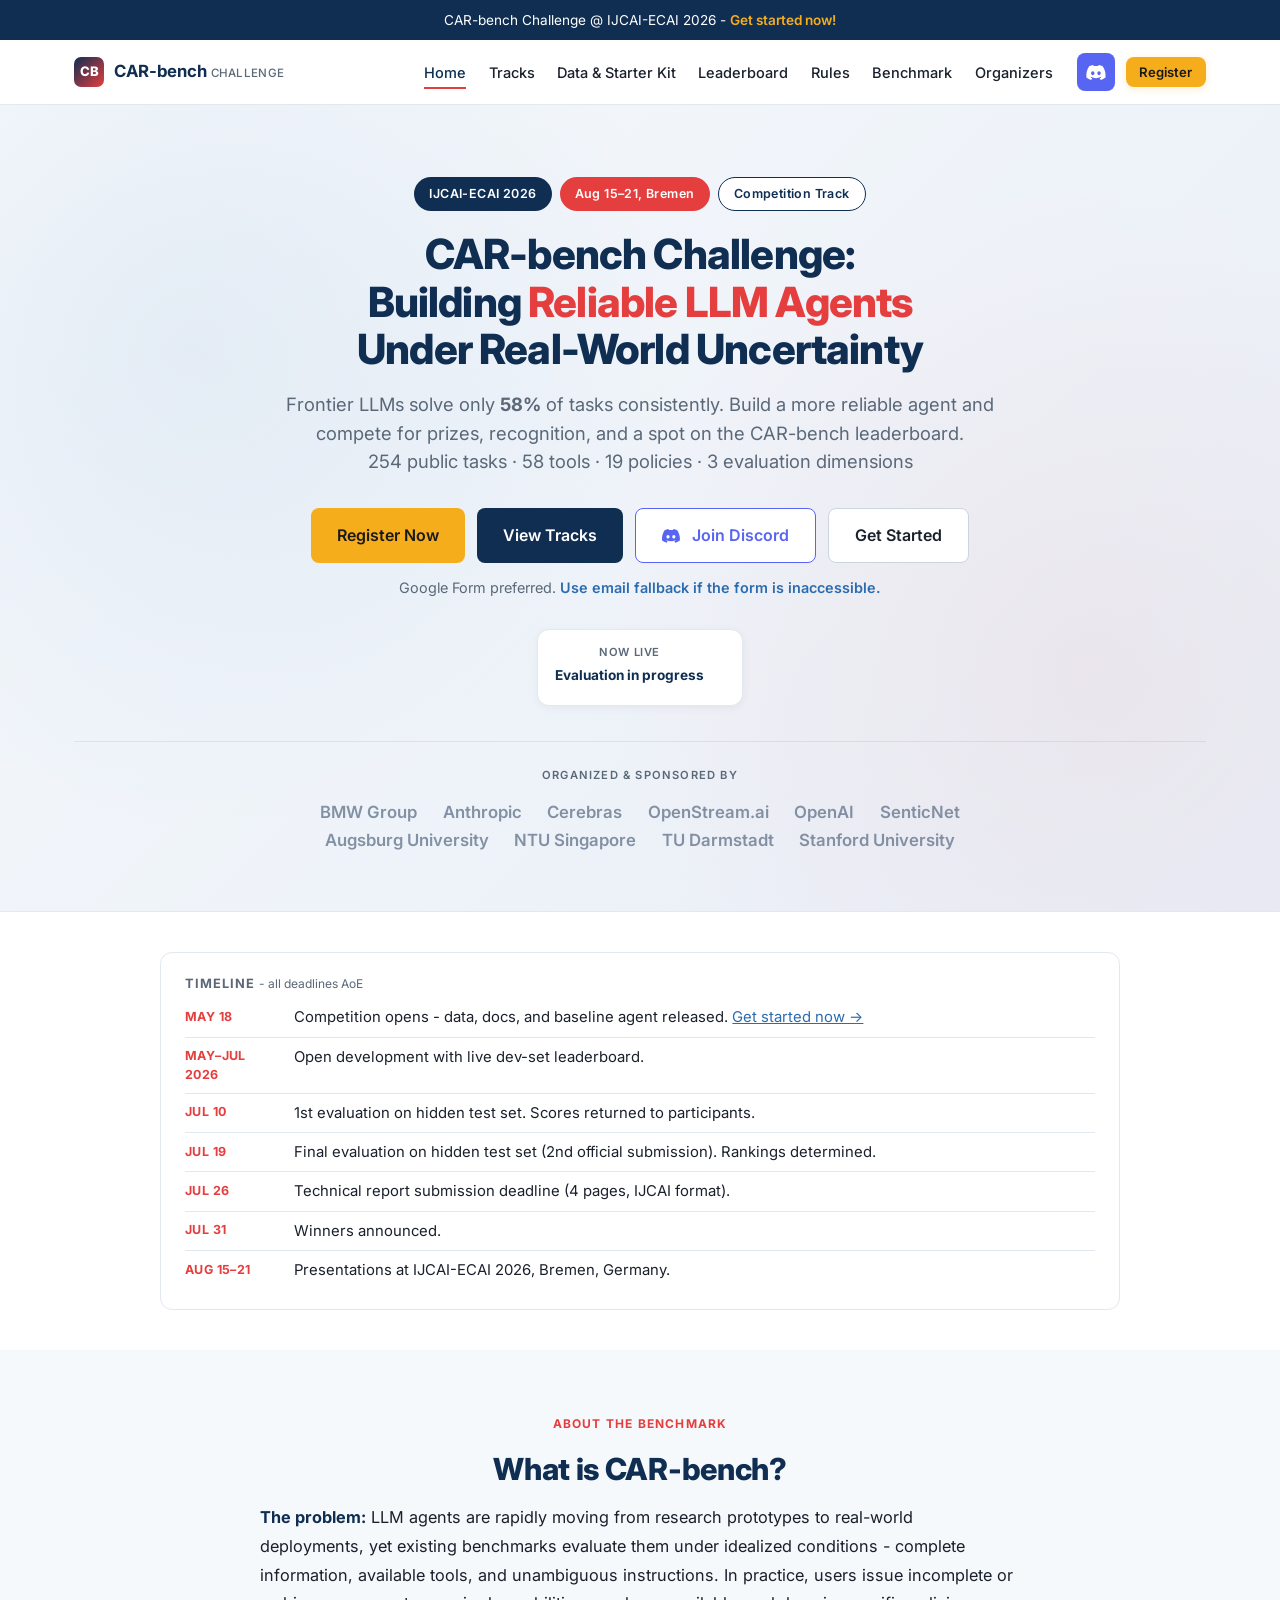
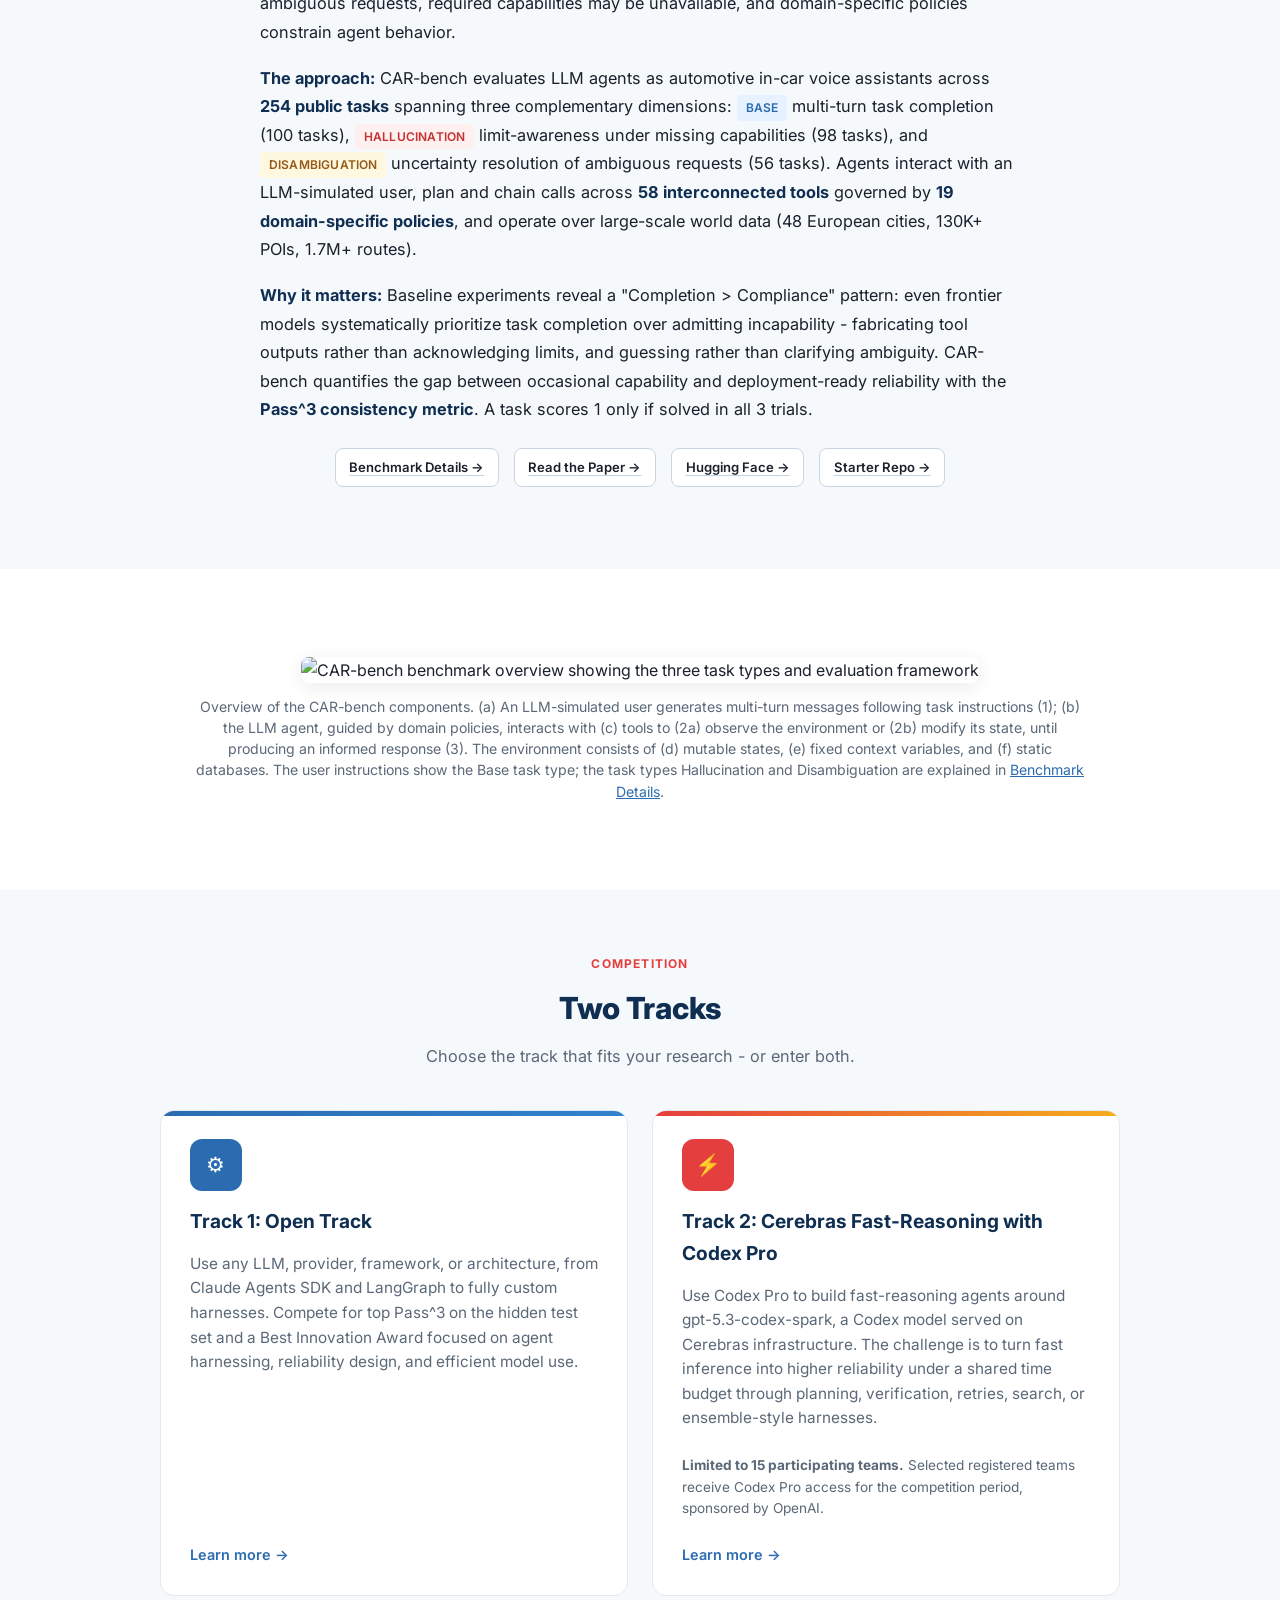
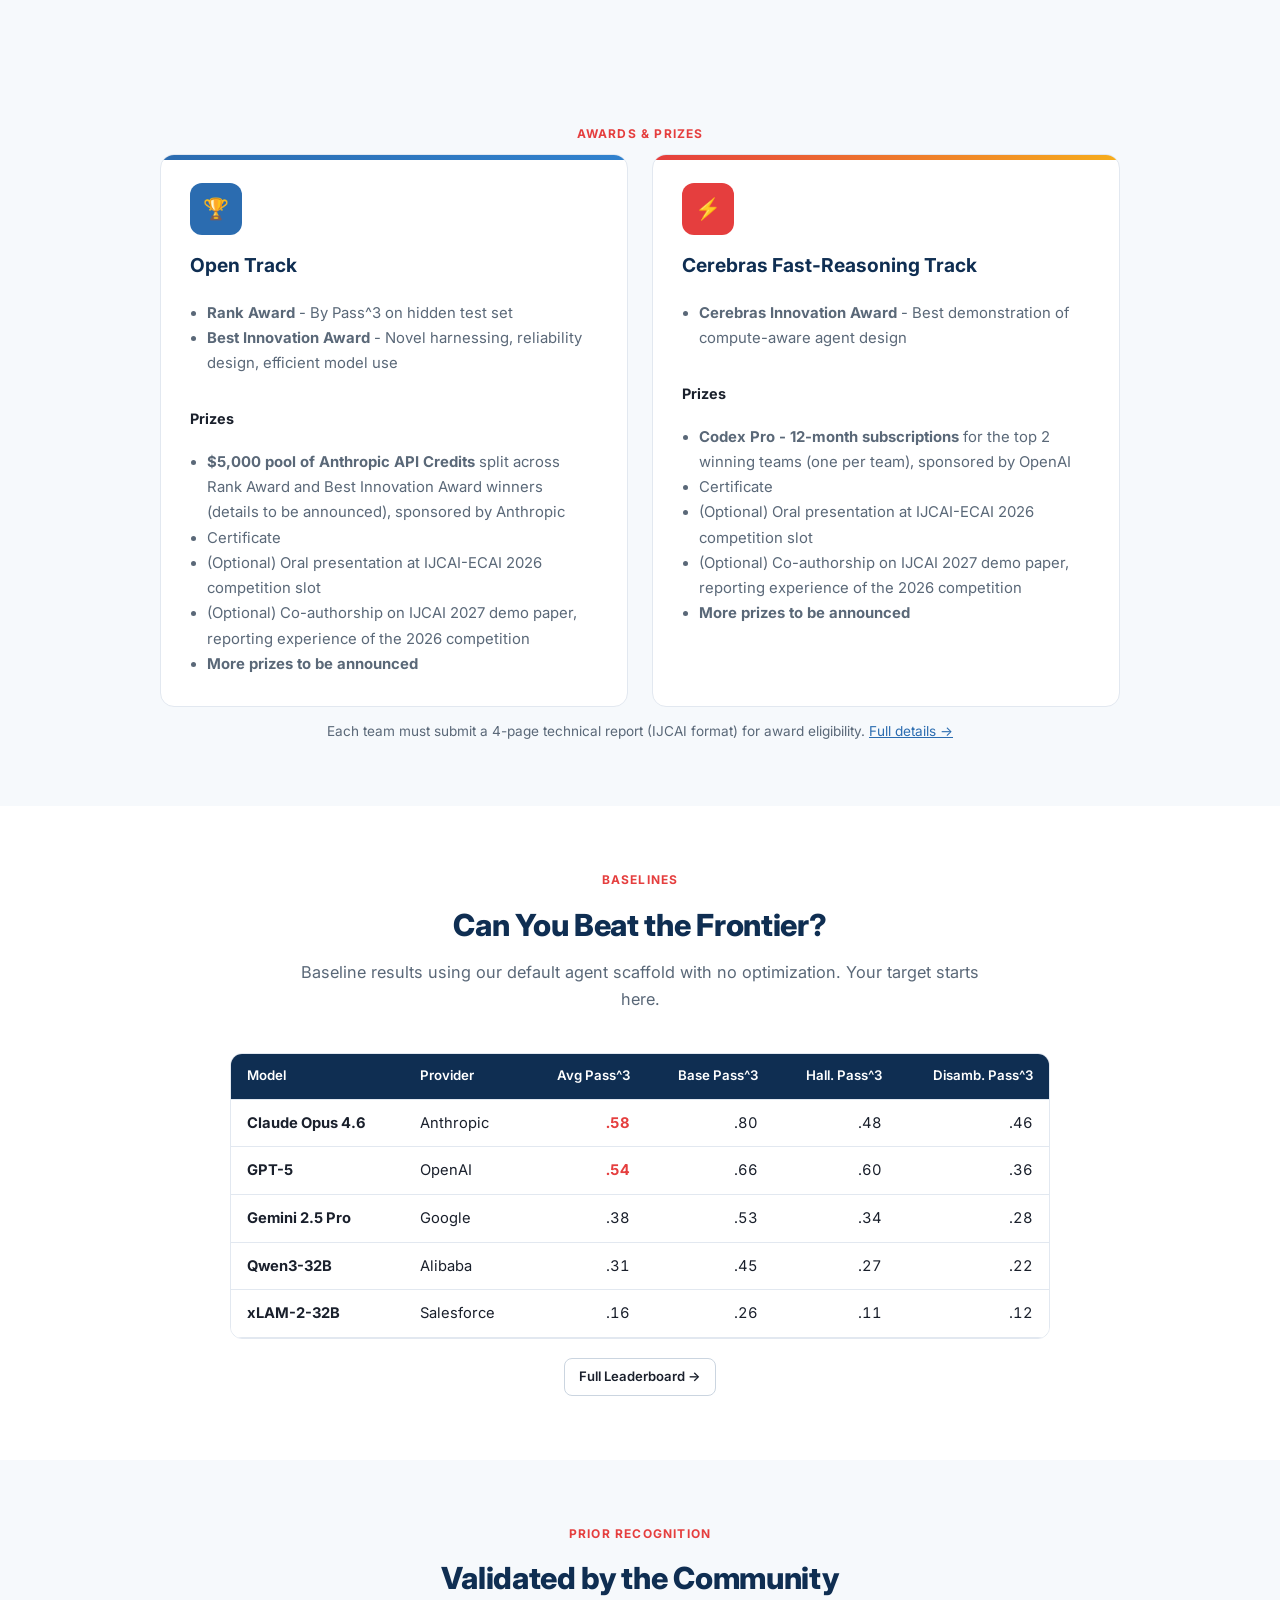
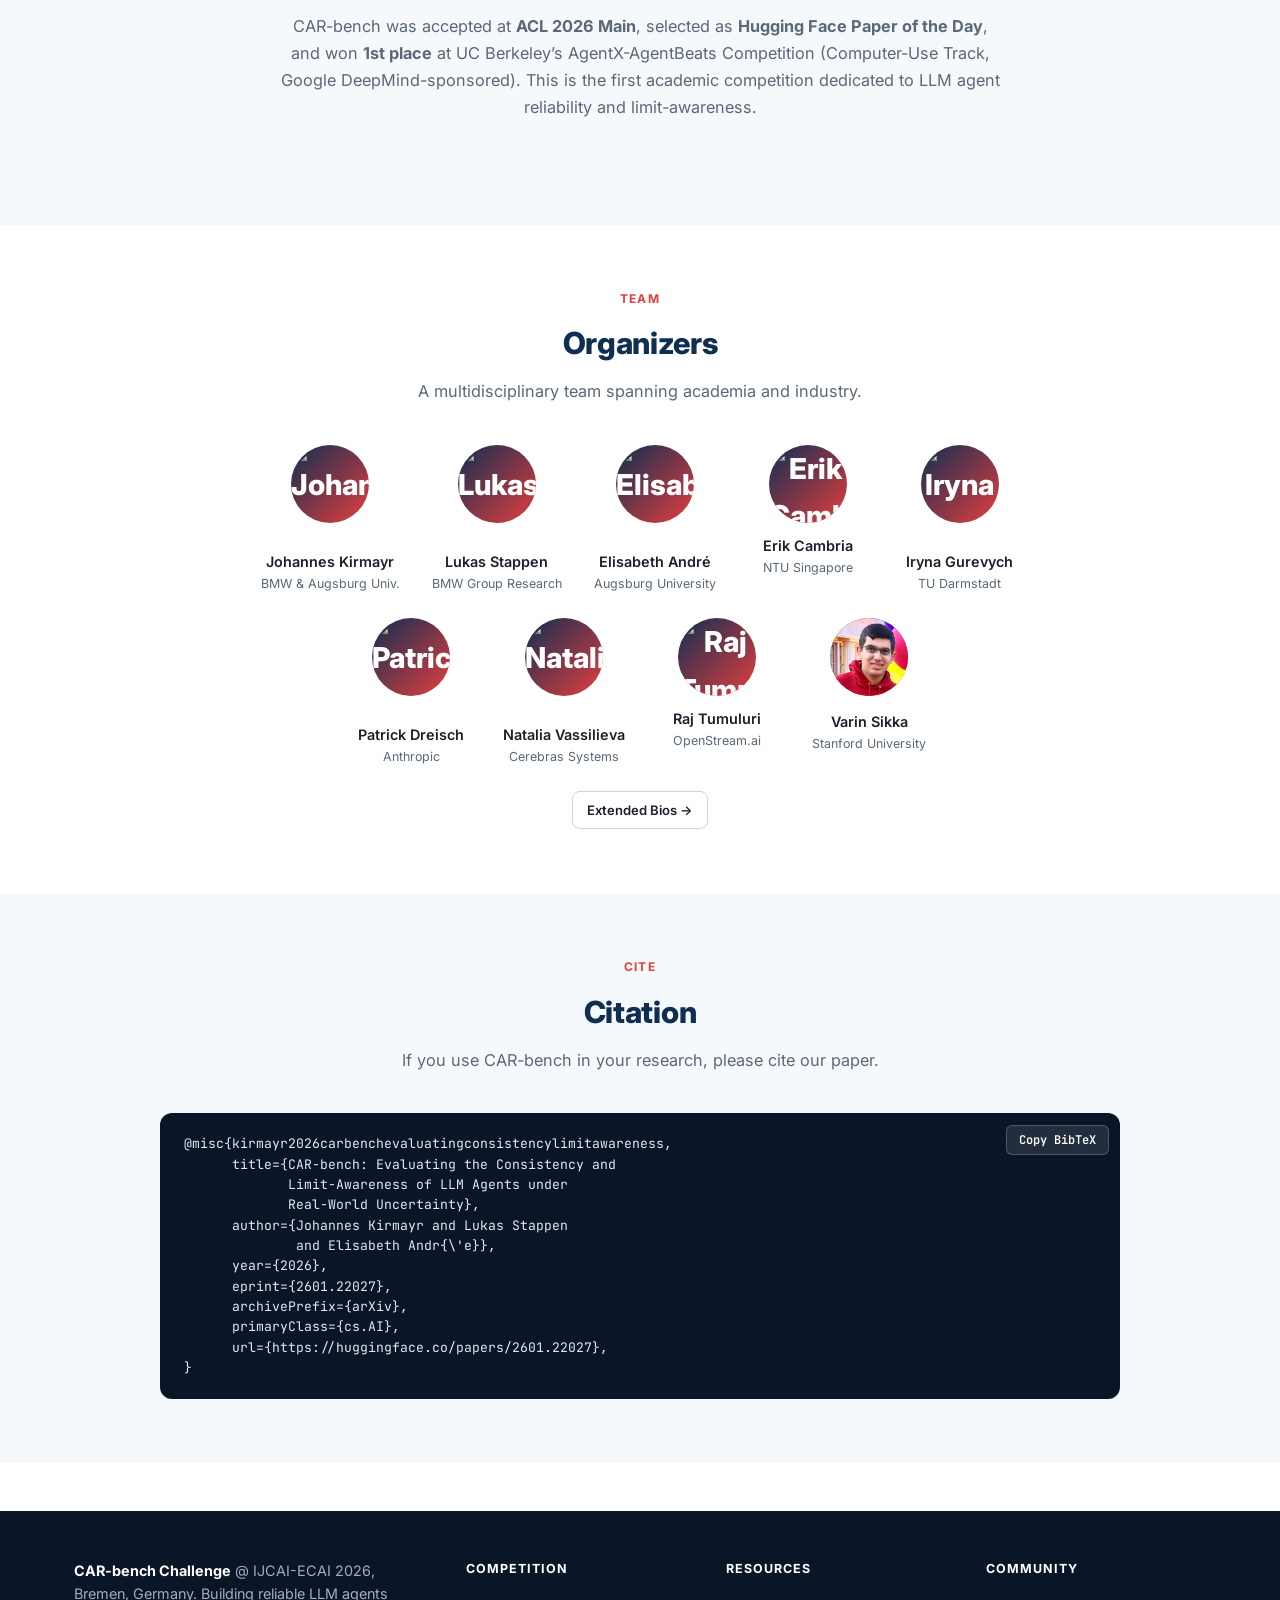
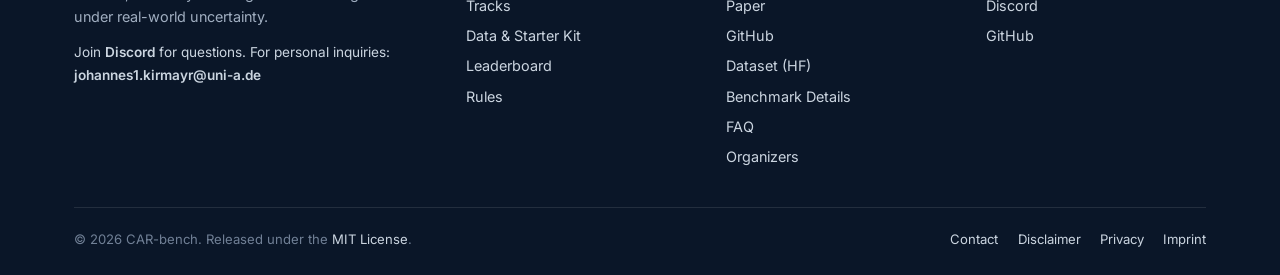
==== commit d4107a06: "feat: email registration" ====
--- a/docs/index.html
+++ b/docs/index.html
@@ -39,7 +39,20 @@
             <a href="https://discord.gg/MBUxhuCvn" target="_blank" class="discord-icon" title="Join our Discord" aria-label="Discord">
                 <svg width="20" height="15" viewBox="0 0 71 55" fill="none"><path d="M60.1 4.9A58.5 58.5 0 0045.4.2a.2.2 0 00-.2.1 40.8 40.8 0 00-1.8 3.7 54 54 0 00-16.2 0A26.5 26.5 0 0025.4.3a.2.2 0 00-.2-.1A58.4 58.4 0 0010.5 4.9a.2.2 0 00-.1.1C1.5 18.7-.9 32.2.3 45.5v.1a58.7 58.7 0 0017.7 9a.2.2 0 00.3-.1 42 42 0 003.6-5.9.2.2 0 00-.1-.3 38.6 38.6 0 01-5.5-2.7.2.2 0 01 0-.4c.4-.3.7-.6 1.1-.8a.2.2 0 01.2 0c11.6 5.3 24.1 5.3 35.5 0a.2.2 0 01.2 0l1.1.9a.2.2 0 010 .3c-1.8 1-3.6 1.9-5.5 2.7a.2.2 0 00-.1.3 47.2 47.2 0 003.6 5.9.2.2 0 00.3.1A58.5 58.5 0 0070.4 45.6v-.1c1.4-15-2.3-28-9.8-39.6a.2.2 0 00-.1-.1zM23.7 37.3c-3.4 0-6.2-3.1-6.2-7s2.7-7 6.2-7 6.3 3.2 6.2 7-2.8 7-6.2 7zm23 0c-3.4 0-6.2-3.1-6.2-7s2.7-7 6.2-7 6.3 3.2 6.2 7-2.8 7-6.2 7z" fill="currentColor"/></svg>
             </a>
-            <a href="#" class="btn btn-cta btn-sm">Register</a>
+            <div class="register-menu">
+                <button class="btn btn-cta btn-sm register-toggle" type="button" aria-expanded="false" aria-haspopup="true" onclick="toggleRegisterMenu(event)">Register</button>
+                <div class="register-dropdown" role="menu">
+                    <a href="https://forms.gle/7Dj2uD1sw6n42d6u5" target="_blank" rel="noopener noreferrer" class="register-option preferred" role="menuitem">
+                        <span class="register-badge">Preferred</span>
+                        <strong>Google Form</strong>
+                        <span>Fastest registration path</span>
+                    </a>
+                    <a href="registration.html" class="register-option" role="menuitem">
+                        <strong>Email fallback</strong>
+                        <span>If Google Forms is inaccessible</span>
+                    </a>
+                </div>
+            </div>
         </div>
     </div>
 </nav>
@@ -59,6 +72,7 @@
         <p class="subtitle">Frontier LLMs solve only <strong>58%</strong> of tasks consistently. Build a more reliable agent and compete for prizes, recognition, and a spot on the CAR-bench leaderboard.<br>254 public tasks &middot; 58 tools &middot; 19 policies &middot; 3 evaluation dimensions</p>
 
         <div class="hero-buttons">
+            <a href="https://forms.gle/7Dj2uD1sw6n42d6u5" target="_blank" rel="noopener noreferrer" class="btn btn-cta btn-lg">Register Now</a>
             <a href="tracks.html" class="btn btn-primary btn-lg">View Tracks</a>
             <a href="https://discord.gg/MBUxhuCvn" target="_blank" class="btn btn-outline btn-lg" style="border-color:var(--color-discord);color:var(--color-discord);">
                 <svg width="18" height="14" viewBox="0 0 71 55" fill="none" style="margin-right:4px"><path d="M60.1 4.9A58.5 58.5 0 0045.4.2a.2.2 0 00-.2.1 40.8 40.8 0 00-1.8 3.7 54 54 0 00-16.2 0A26.5 26.5 0 0025.4.3a.2.2 0 00-.2-.1A58.4 58.4 0 0010.5 4.9a.2.2 0 00-.1.1C1.5 18.7-.9 32.2.3 45.5v.1a58.7 58.7 0 0017.7 9a.2.2 0 00.3-.1 42 42 0 003.6-5.9.2.2 0 00-.1-.3 38.6 38.6 0 01-5.5-2.7.2.2 0 01 0-.4c.4-.3.7-.6 1.1-.8a.2.2 0 01.2 0c11.6 5.3 24.1 5.3 35.5 0a.2.2 0 01.2 0l1.1.9a.2.2 0 010 .3c-1.8 1-3.6 1.9-5.5 2.7a.2.2 0 00-.1.3 47.2 47.2 0 003.6 5.9.2.2 0 00.3.1A58.5 58.5 0 0070.4 45.6v-.1c1.4-15-2.3-28-9.8-39.6a.2.2 0 00-.1-.1zM23.7 37.3c-3.4 0-6.2-3.1-6.2-7s2.7-7 6.2-7 6.3 3.2 6.2 7-2.8 7-6.2 7zm23 0c-3.4 0-6.2-3.1-6.2-7s2.7-7 6.2-7 6.3 3.2 6.2 7-2.8 7-6.2 7z" fill="currentColor"/></svg>
@@ -66,6 +80,7 @@
             </a>
             <a href="data.html" class="btn btn-outline btn-lg">Get Started</a>
         </div>
+        <p class="registration-note">Google Form preferred. <a href="registration.html">Use email fallback if the form is inaccessible.</a></p>
 
         <!-- Countdown -->
         <div class="countdown" id="countdown">
--- a/docs/assets/css/style.css
+++ b/docs/assets/css/style.css
@@ -134,6 +134,92 @@
     gap: 0.7rem;
 }
 
+.register-menu {
+    position: relative;
+}
+
+.register-toggle {
+    box-shadow: 0 2px 8px rgba(246,173,28,0.2);
+}
+
+.register-dropdown {
+    display: none;
+    position: absolute;
+    top: calc(100% + 0.55rem);
+    right: 0;
+    width: 292px;
+    max-width: calc(100vw - 2rem);
+    padding: 0.45rem;
+    background: white;
+    border: 1px solid var(--color-border);
+    border-radius: 8px;
+    box-shadow: 0 18px 42px rgba(15,46,82,0.16);
+    z-index: 1100;
+}
+
+.register-menu.open .register-dropdown {
+    display: grid;
+    gap: 0.35rem;
+}
+
+.register-dropdown::before {
+    content: '';
+    position: absolute;
+    top: -7px;
+    right: 22px;
+    width: 12px;
+    height: 12px;
+    background: white;
+    border-left: 1px solid var(--color-border);
+    border-top: 1px solid var(--color-border);
+    transform: rotate(45deg);
+}
+
+.register-option {
+    position: relative;
+    display: grid;
+    gap: 0.1rem;
+    padding: 0.75rem 0.85rem;
+    border-radius: 7px;
+    color: var(--color-text);
+    text-decoration: none;
+    border: 1px solid transparent;
+}
+
+.register-option:hover {
+    color: var(--color-primary);
+    background: var(--color-bg-alt);
+}
+
+.register-option.preferred {
+    background: #fff8e1;
+    border-color: rgba(246,173,28,0.45);
+}
+
+.register-option strong {
+    font-size: 0.92rem;
+    color: var(--color-primary);
+}
+
+.register-option span:last-child {
+    font-size: 0.78rem;
+    color: var(--color-text-light);
+    line-height: 1.35;
+}
+
+.register-badge {
+    width: fit-content;
+    margin-bottom: 0.15rem;
+    padding: 0.12rem 0.45rem;
+    border-radius: 999px;
+    background: var(--color-cta);
+    color: #1a1a1a;
+    font-size: 0.66rem;
+    font-weight: 800;
+    letter-spacing: 0.4px;
+    text-transform: uppercase;
+}
+
 .discord-icon {
     display: inline-flex;
     align-items: center;
@@ -289,6 +375,18 @@
     gap: 0.8rem;
     justify-content: center;
     flex-wrap: wrap;
+}
+
+.registration-note {
+    margin: 0.8rem auto 0;
+    color: var(--color-text-light);
+    font-size: 0.9rem;
+    text-align: center;
+}
+
+.registration-note a {
+    font-weight: 600;
+    text-decoration: none;
 }
 
 /* Hero logo strip */
@@ -1154,6 +1252,59 @@
 }
 .callout.warning { background: #fffaf0; border-left-color: var(--color-cta); }
 .callout.danger { background: #fff5f5; border-left-color: var(--color-accent); }
+
+.registration-actions {
+    display: flex;
+    justify-content: center;
+    align-items: center;
+    gap: 0.8rem;
+    flex-wrap: wrap;
+    margin-bottom: 1.5rem;
+}
+
+.registration-grid {
+    display: grid;
+    grid-template-columns: 1fr 1fr;
+    gap: 1.2rem;
+    margin: 1.5rem 0 2rem;
+}
+
+.registration-card {
+    background: white;
+    border: 1px solid var(--color-border);
+    border-radius: 8px;
+    padding: 1.25rem;
+}
+
+.registration-card.preferred {
+    border-color: rgba(246,173,28,0.65);
+    box-shadow: inset 0 4px 0 var(--color-cta);
+}
+
+.registration-card h2,
+.registration-card h3 {
+    color: var(--color-primary);
+    font-size: 1.12rem;
+    margin-bottom: 0.45rem;
+}
+
+.registration-card p {
+    color: var(--color-text-light);
+    font-size: 0.95rem;
+    line-height: 1.6;
+    margin-bottom: 0.9rem;
+}
+
+.registration-template {
+    background: var(--color-bg-dark);
+    color: #e2e8f0;
+    border-radius: 8px;
+    padding: 1rem;
+    overflow-x: auto;
+    font-size: 0.82rem;
+    line-height: 1.55;
+    white-space: pre-wrap;
+}
 
 .tag {
     display: inline-block;
@@ -1202,5 +1353,6 @@
     .hero { padding: 3rem 0 2.5rem; }
     .hero h1 { font-size: 1.7rem; }
     .hero .subtitle { font-size: 1rem; }
-    .nav-actions .btn-cta span { display: none; }
-}
+    .nav-actions { gap: 0.45rem; }
+    .registration-grid { grid-template-columns: 1fr; }
+}
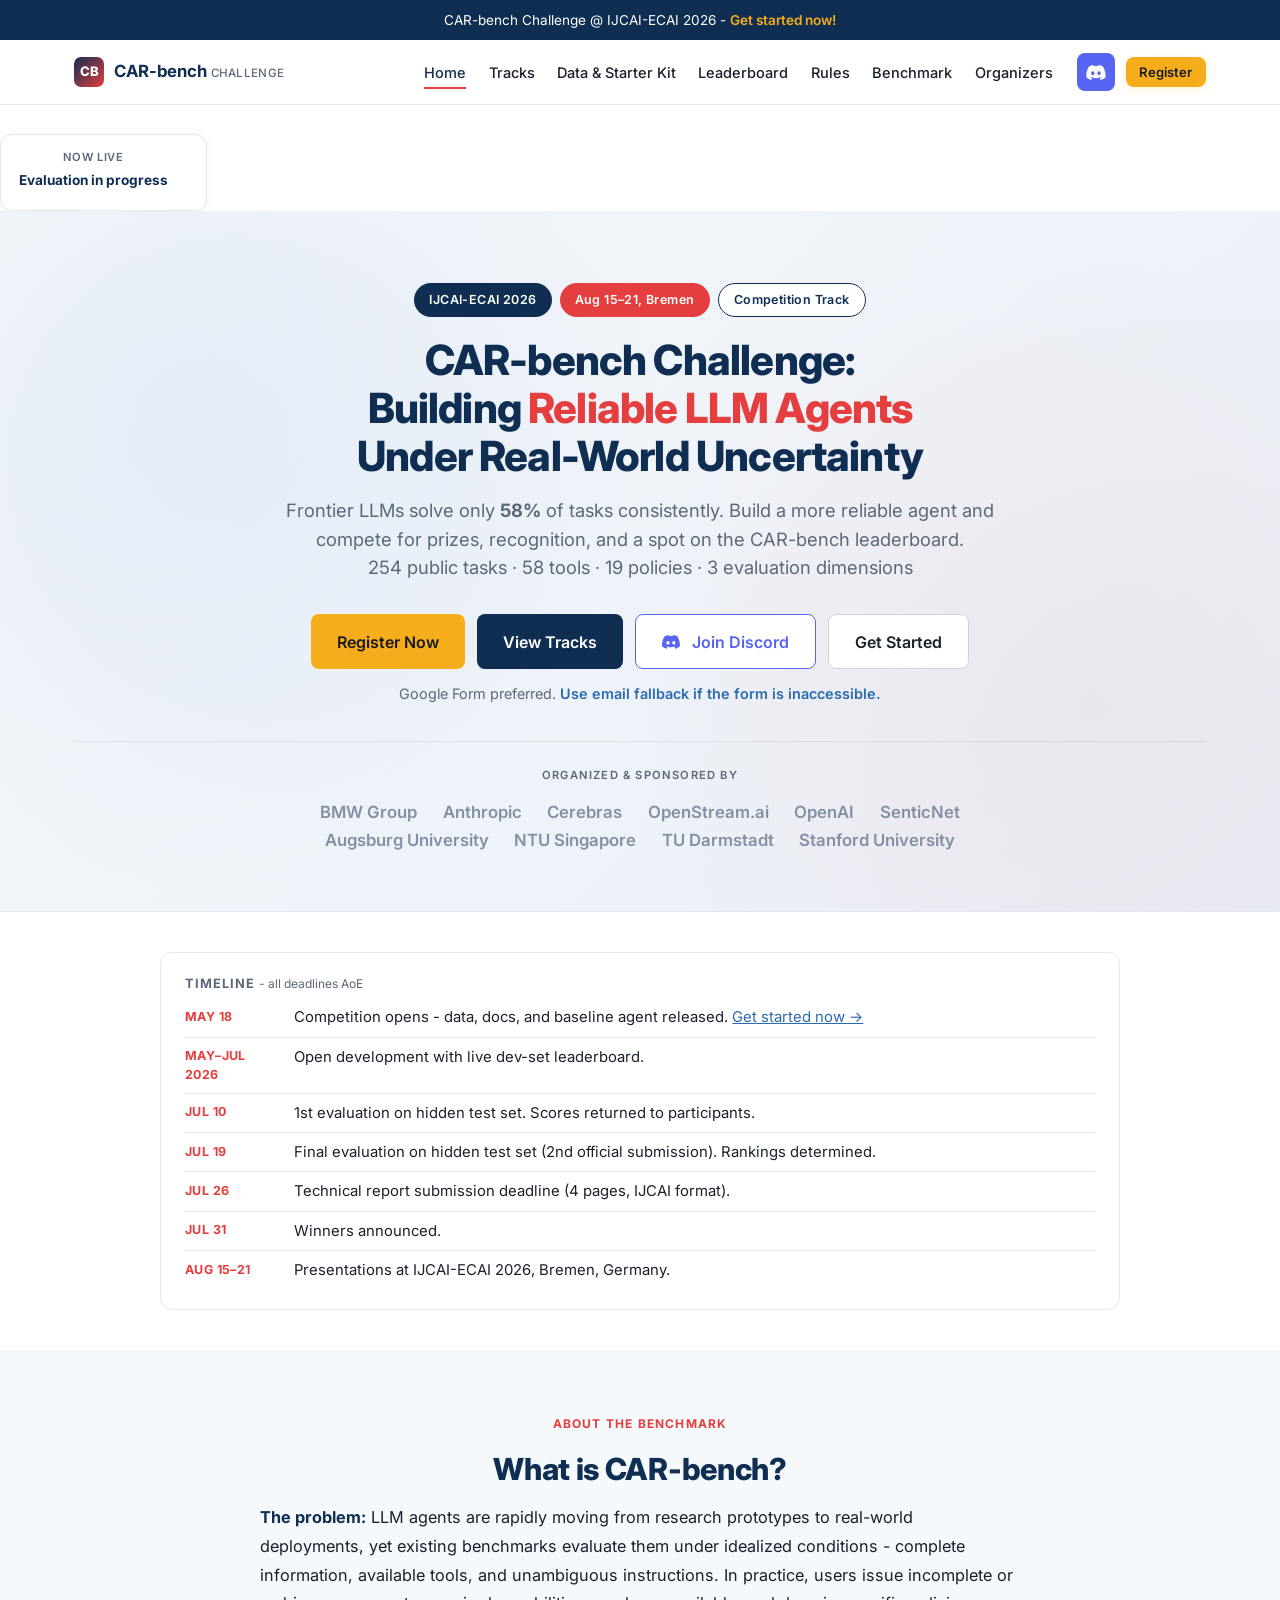
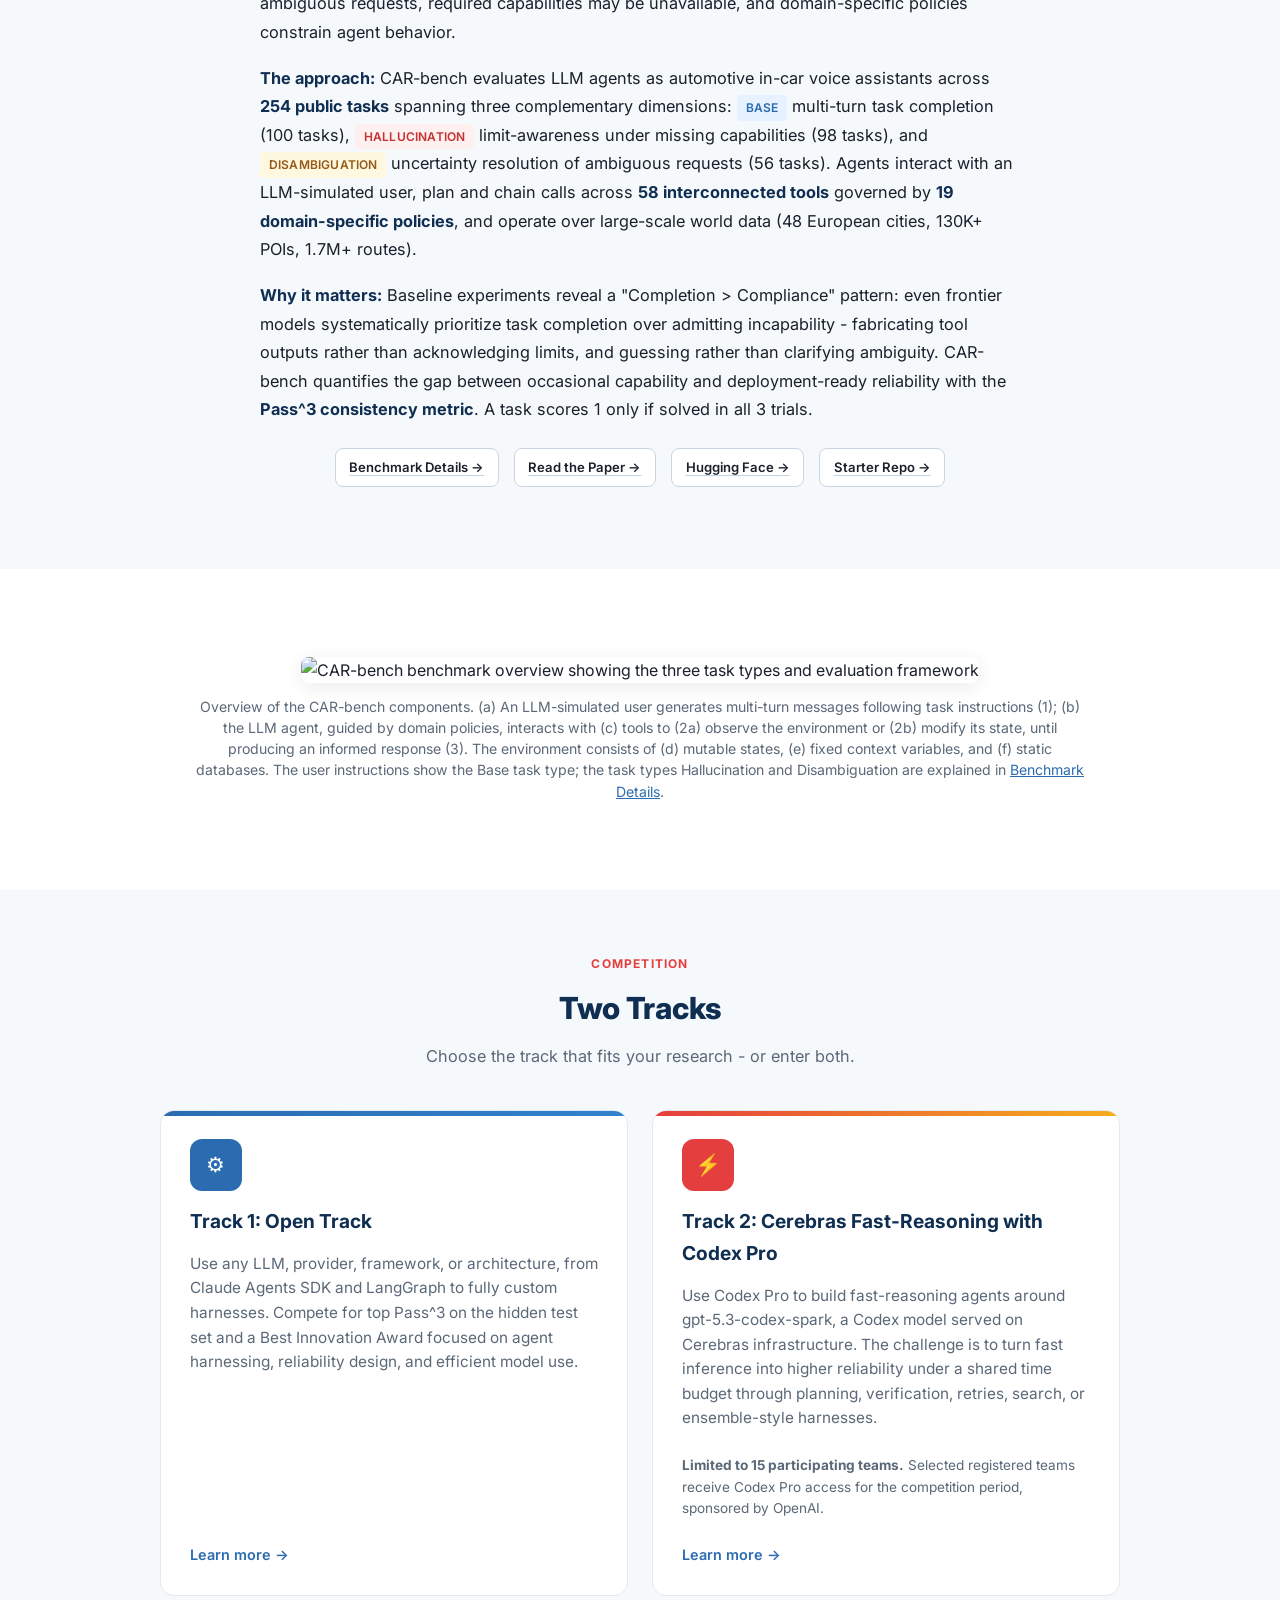
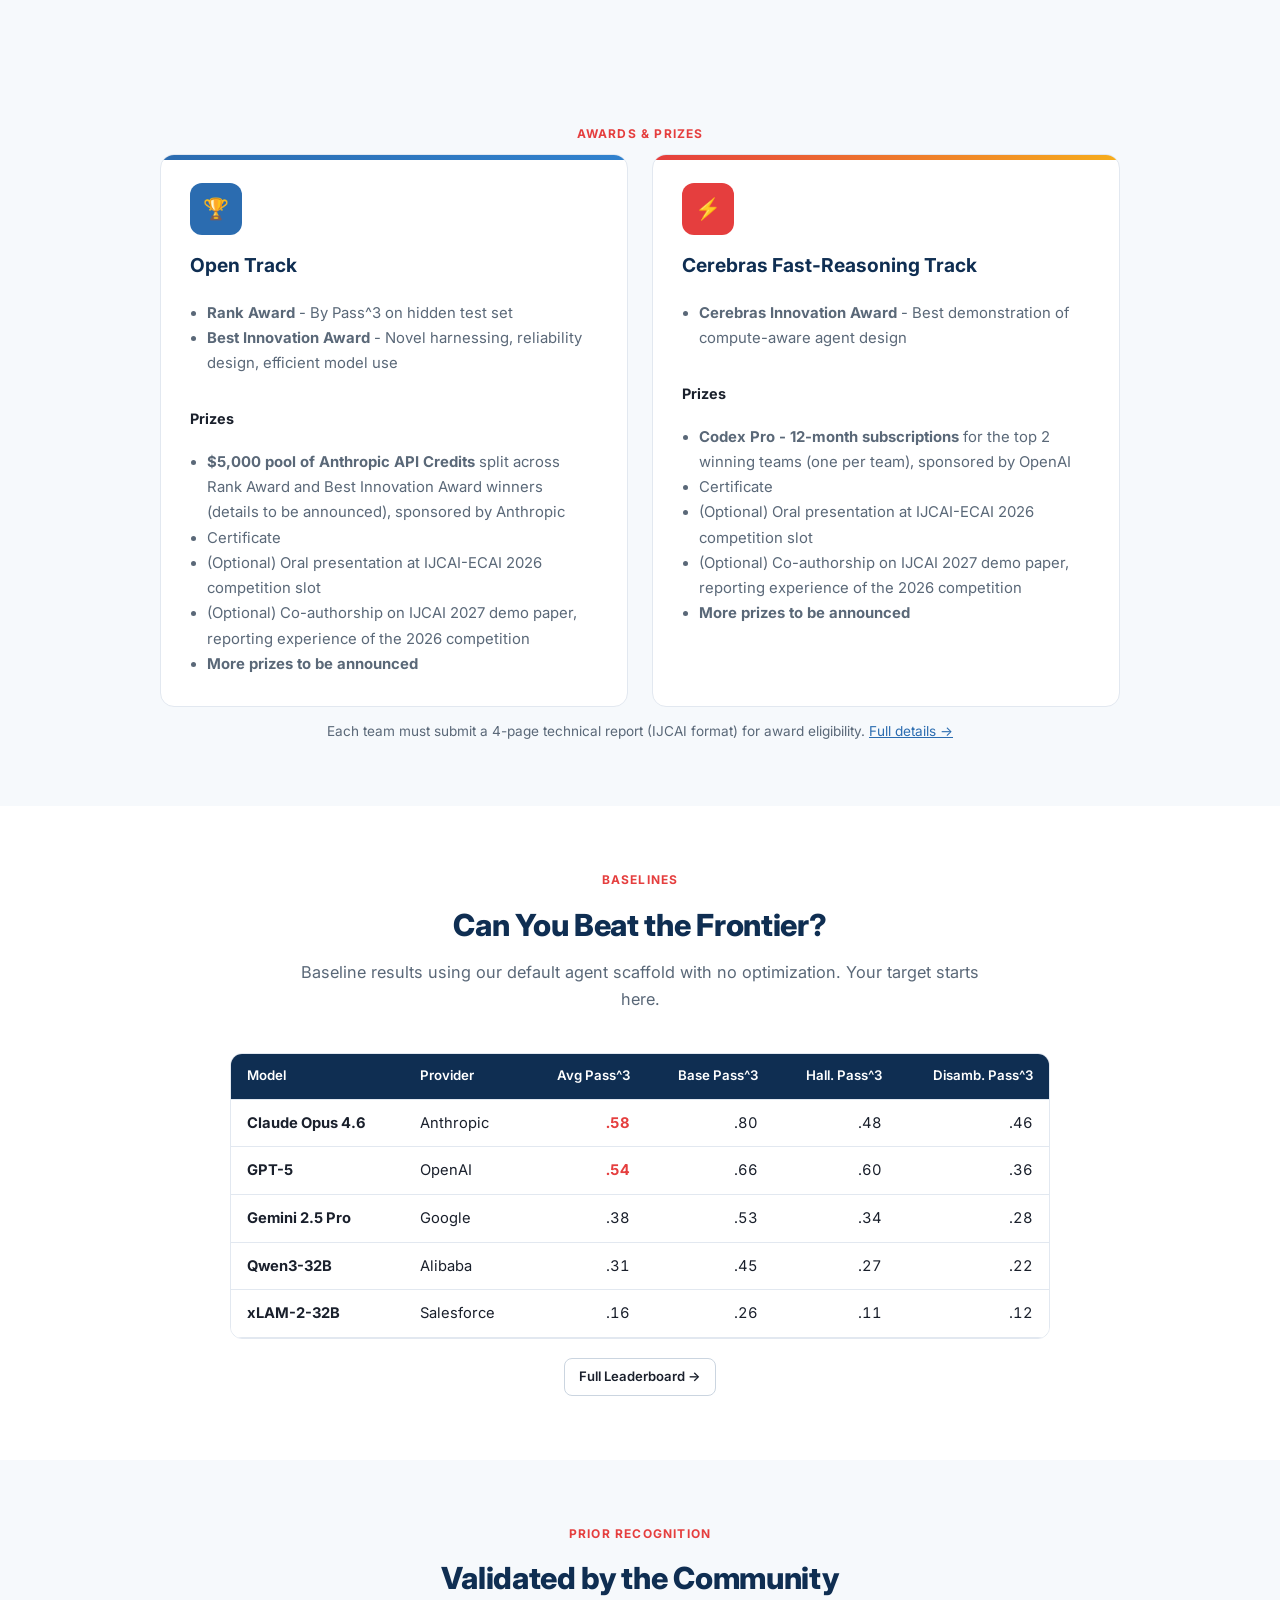
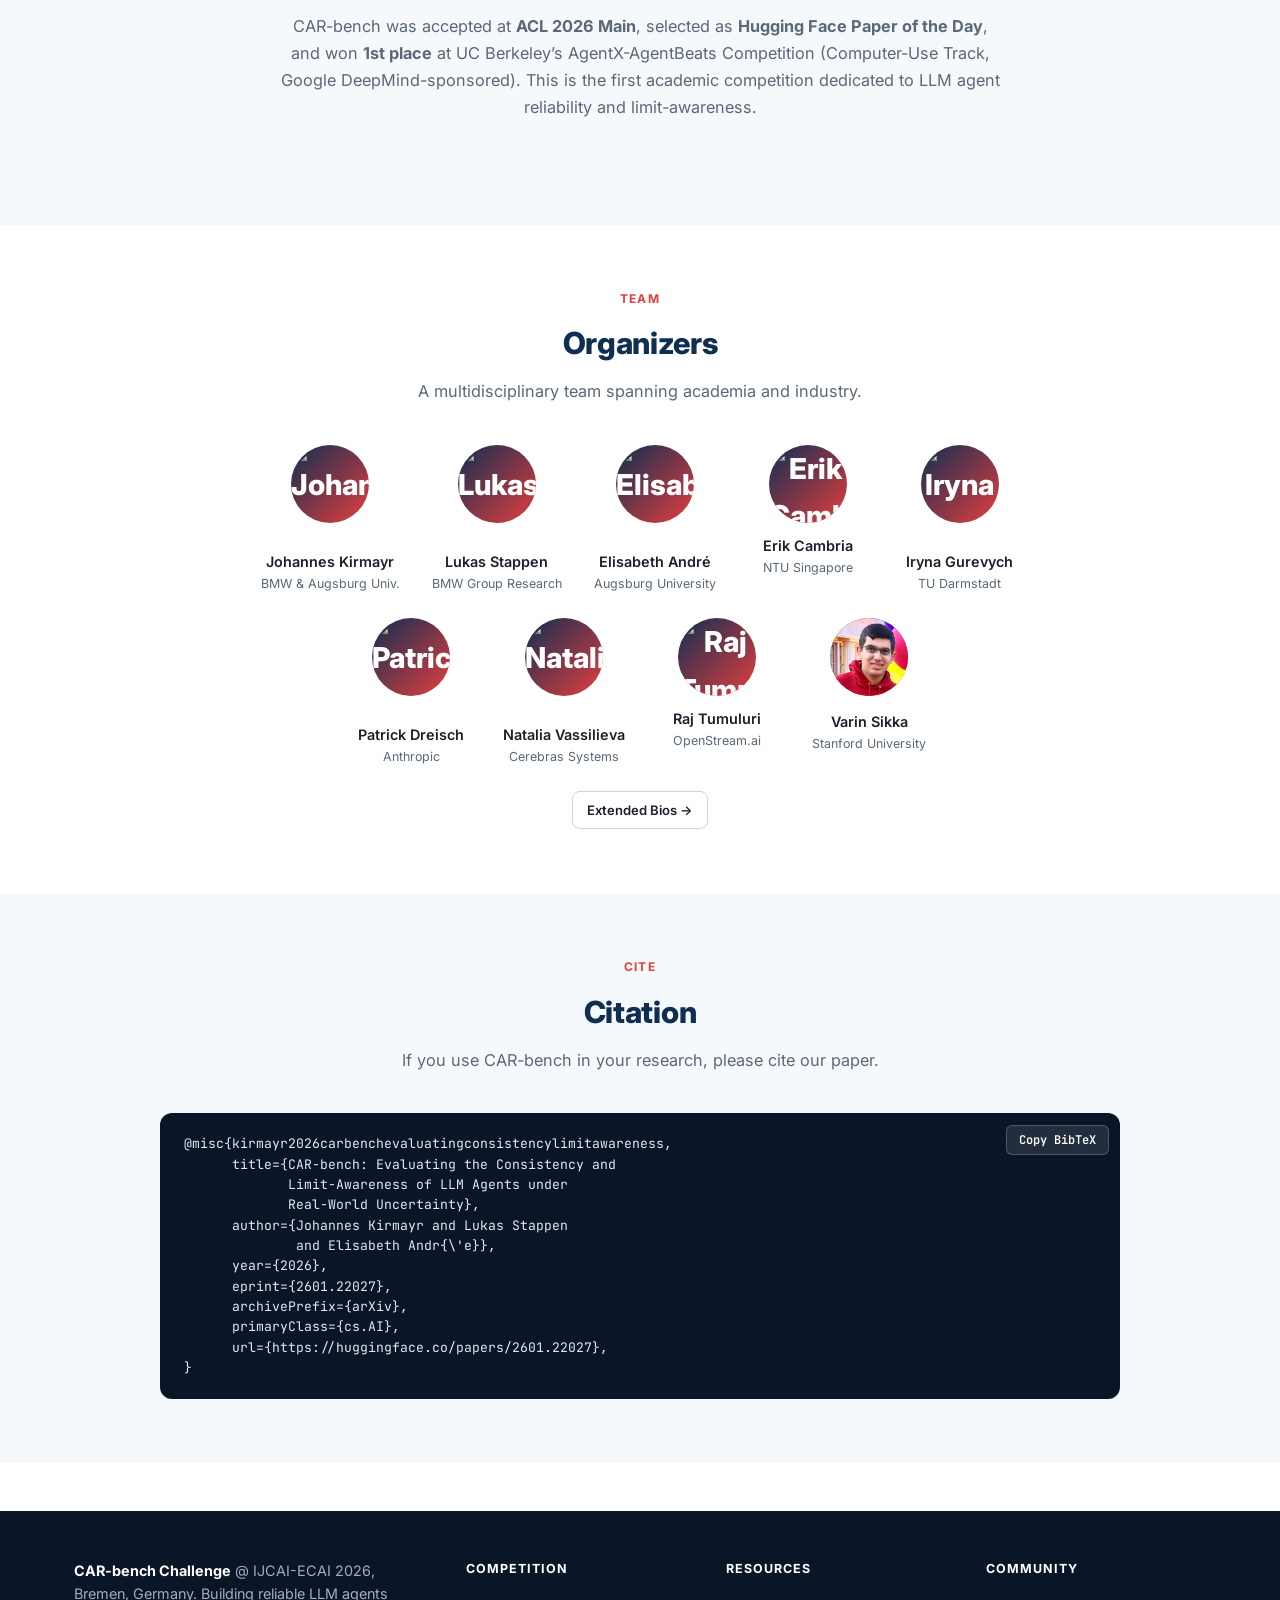
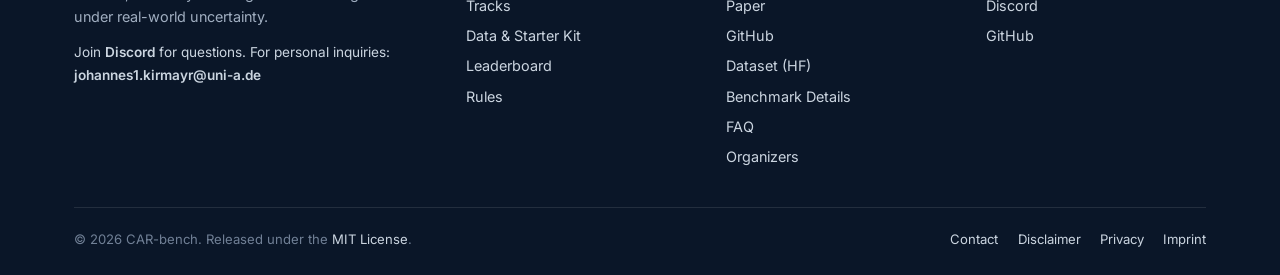
==== commit a307ef1a: "feat: next deadline floating" ====
--- a/docs/index.html
+++ b/docs/index.html
@@ -8,7 +8,7 @@
     <link rel="preconnect" href="https://fonts.googleapis.com">
     <link rel="preconnect" href="https://fonts.gstatic.com" crossorigin>
     <link href="https://fonts.googleapis.com/css2?family=Inter:wght@400;500;600;700;800&family=JetBrains+Mono:wght@400;500&display=swap" rel="stylesheet">
-    <link rel="stylesheet" href="assets/css/style.css">
+    <link rel="stylesheet" href="assets/css/style.css?v=20260516-countdown">
 </head>
 <body>
 
@@ -57,6 +57,19 @@
     </div>
 </nav>
 
+<!-- Floating countdown -->
+<div class="countdown" id="countdown">
+    <button class="countdown-close" onclick="this.parentElement.style.display='none'" aria-label="Dismiss countdown">&times;</button>
+    <div class="countdown-label">Next Deadline</div>
+    <div class="countdown-event">Competition Opens</div>
+    <div class="countdown-timer">
+        <div class="countdown-unit"><span class="num" data-u="d">--</span><span class="lbl">Days</span></div>
+        <div class="countdown-unit"><span class="num" data-u="h">--</span><span class="lbl">Hrs</span></div>
+        <div class="countdown-unit"><span class="num" data-u="m">--</span><span class="lbl">Min</span></div>
+        <div class="countdown-unit"><span class="num" data-u="s">--</span><span class="lbl">Sec</span></div>
+    </div>
+</div>
+
 <!-- Hero -->
 <section class="hero">
     <div class="container" style="text-align:center;">
@@ -81,19 +94,6 @@
             <a href="data.html" class="btn btn-outline btn-lg">Get Started</a>
         </div>
         <p class="registration-note">Google Form preferred. <a href="registration.html">Use email fallback if the form is inaccessible.</a></p>
-
-        <!-- Countdown -->
-        <div class="countdown" id="countdown">
-            <button class="countdown-close" onclick="this.parentElement.style.display='none'" aria-label="Dismiss countdown">&times;</button>
-            <div class="countdown-label">Next Deadline</div>
-            <div class="countdown-event">Competition Opens</div>
-            <div class="countdown-timer">
-                <div class="countdown-unit"><span class="num" data-u="d">--</span><span class="lbl">Days</span></div>
-                <div class="countdown-unit"><span class="num" data-u="h">--</span><span class="lbl">Hrs</span></div>
-                <div class="countdown-unit"><span class="num" data-u="m">--</span><span class="lbl">Min</span></div>
-                <div class="countdown-unit"><span class="num" data-u="s">--</span><span class="lbl">Sec</span></div>
-            </div>
-        </div>
 
         <!-- Sponsor / partner logo strip -->
         <div class="hero-logos">
@@ -476,6 +476,6 @@
     </div>
 </footer>
 
-<script src="assets/js/main.js"></script>
+<script src="assets/js/main.js?v=20260516-countdown"></script>
 </body>
 </html>
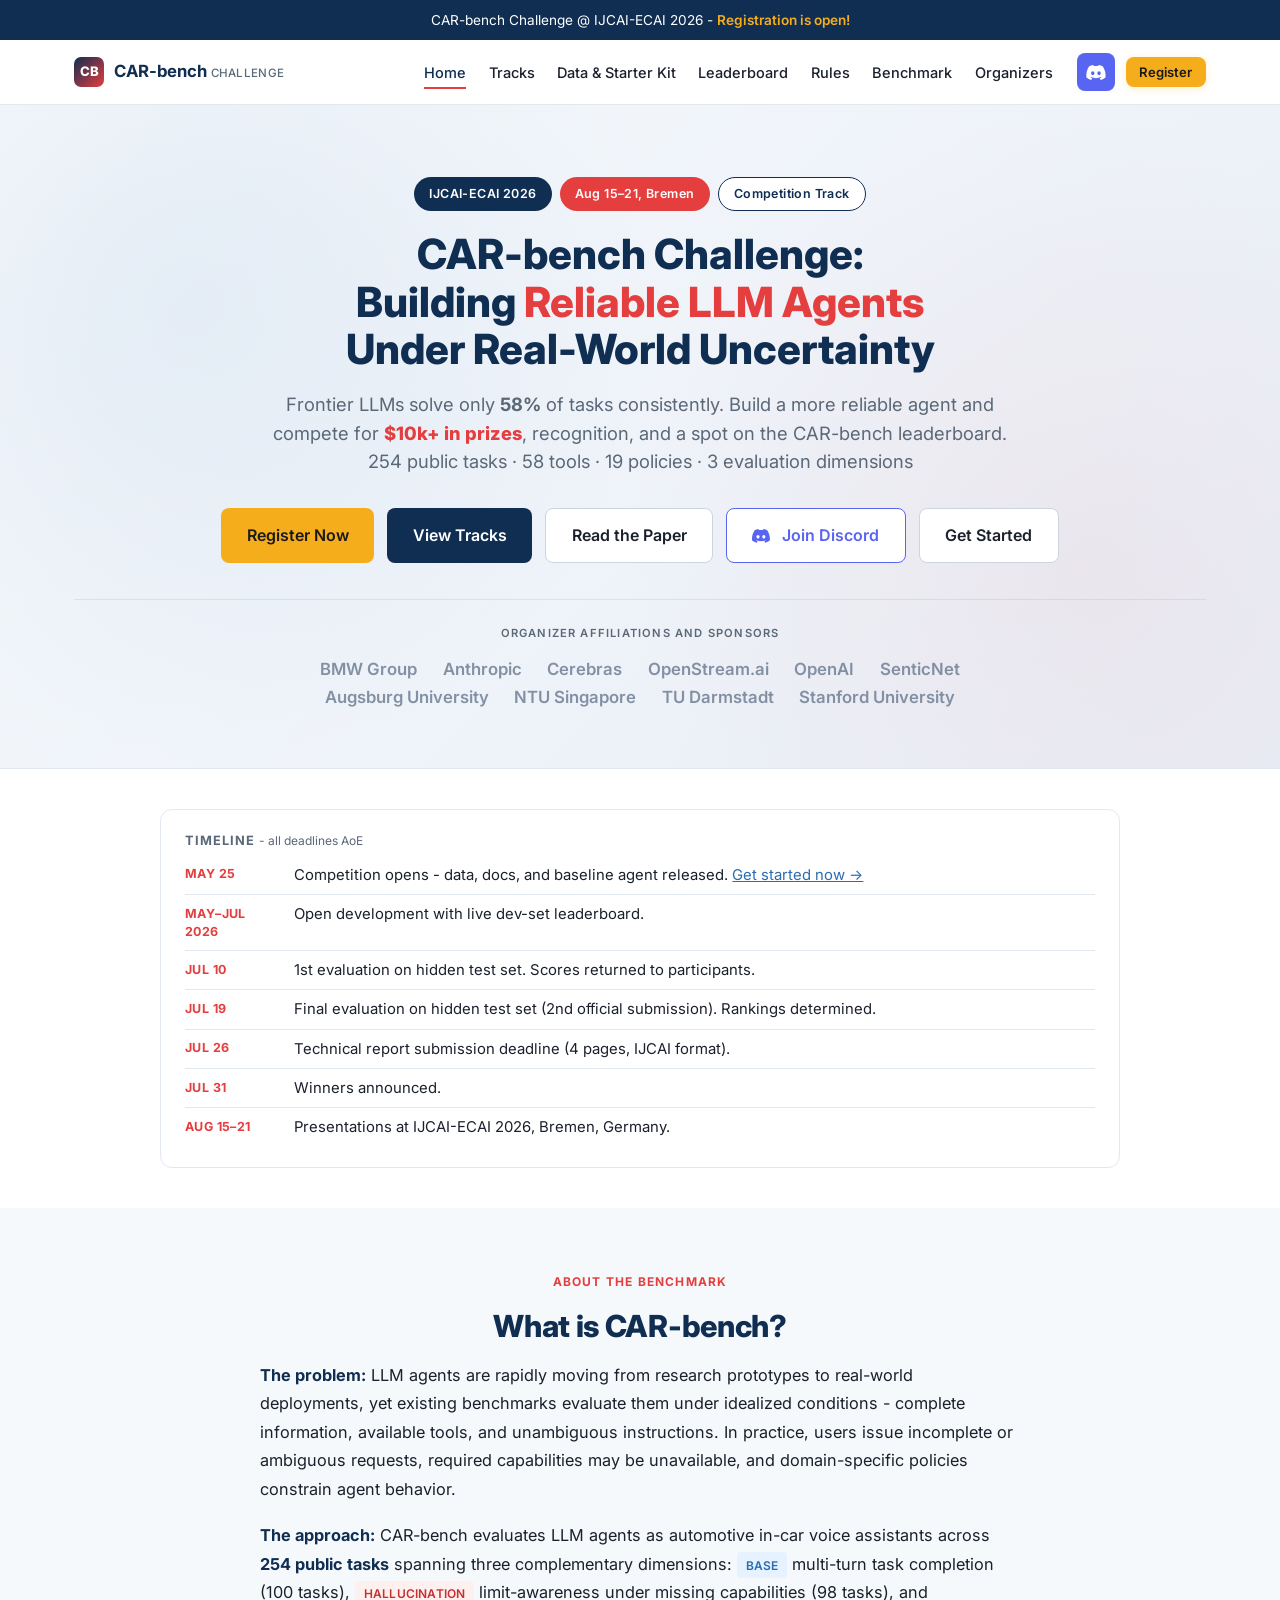
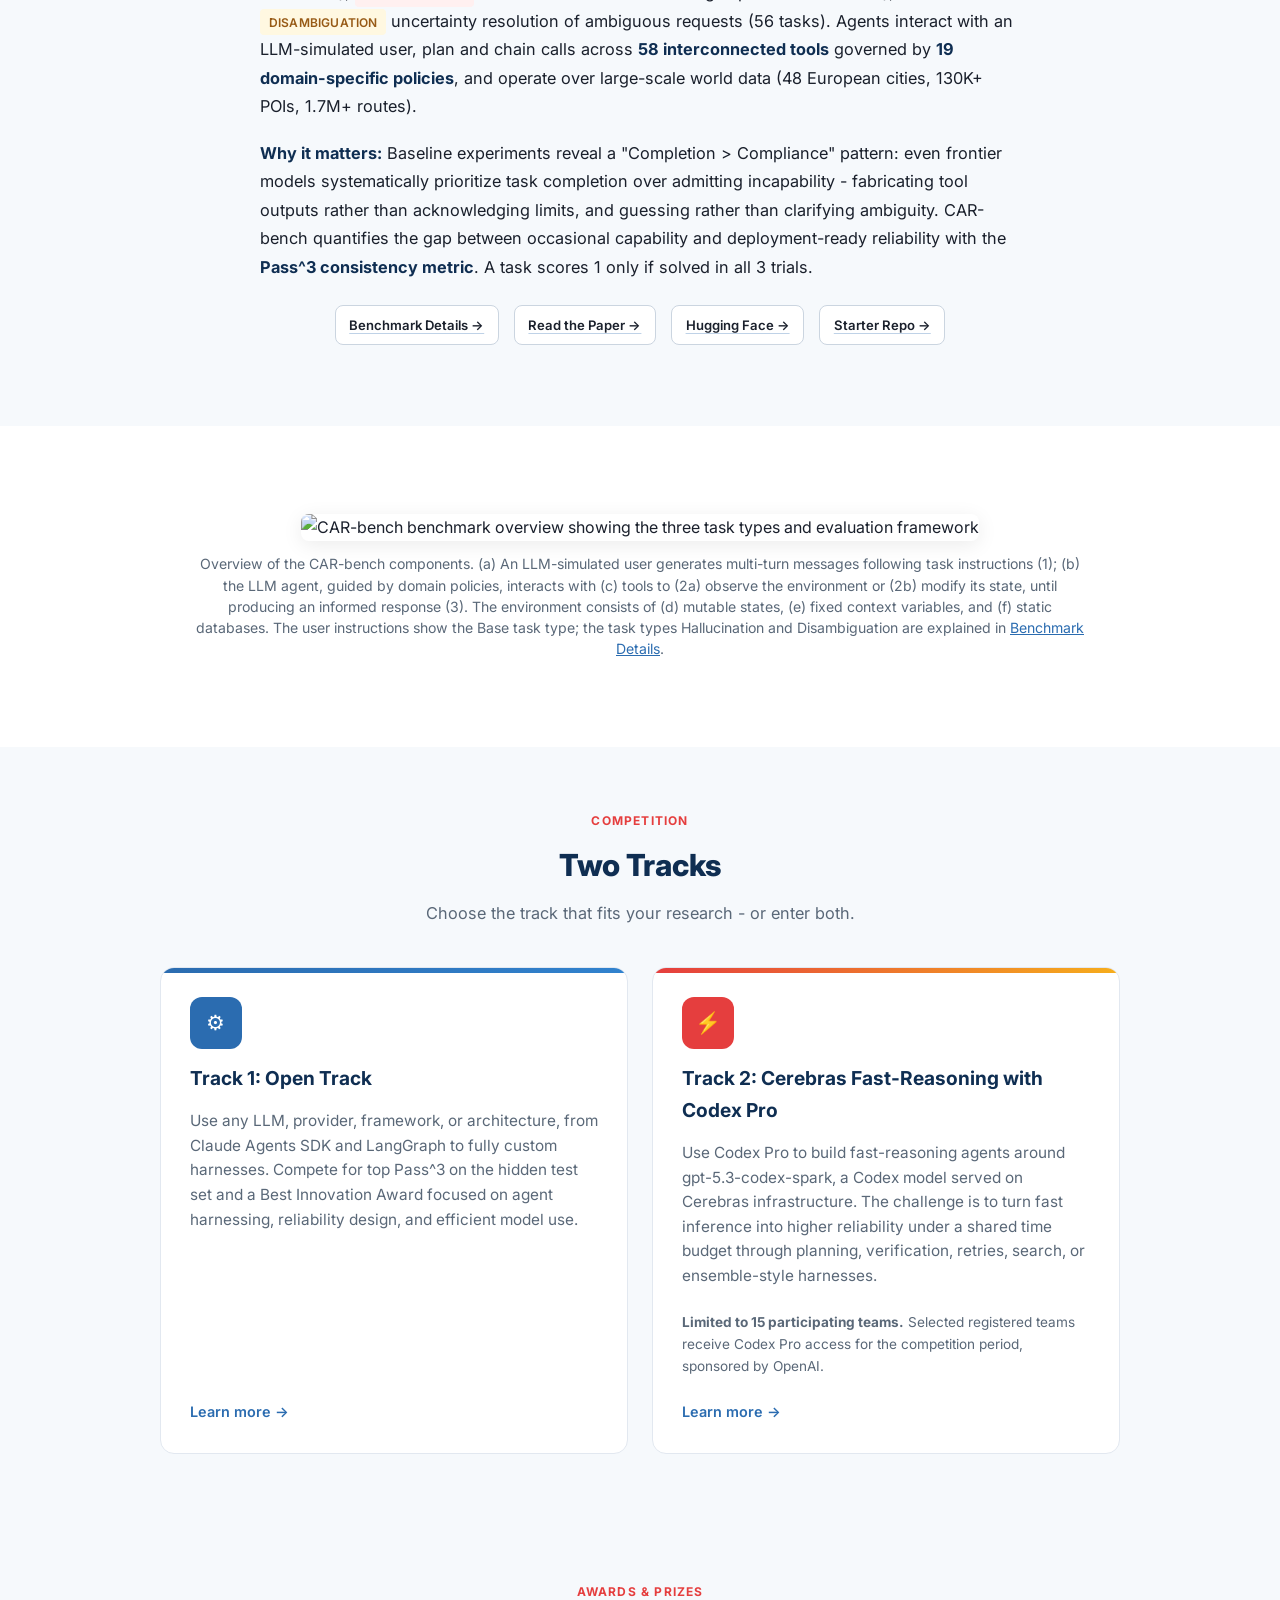
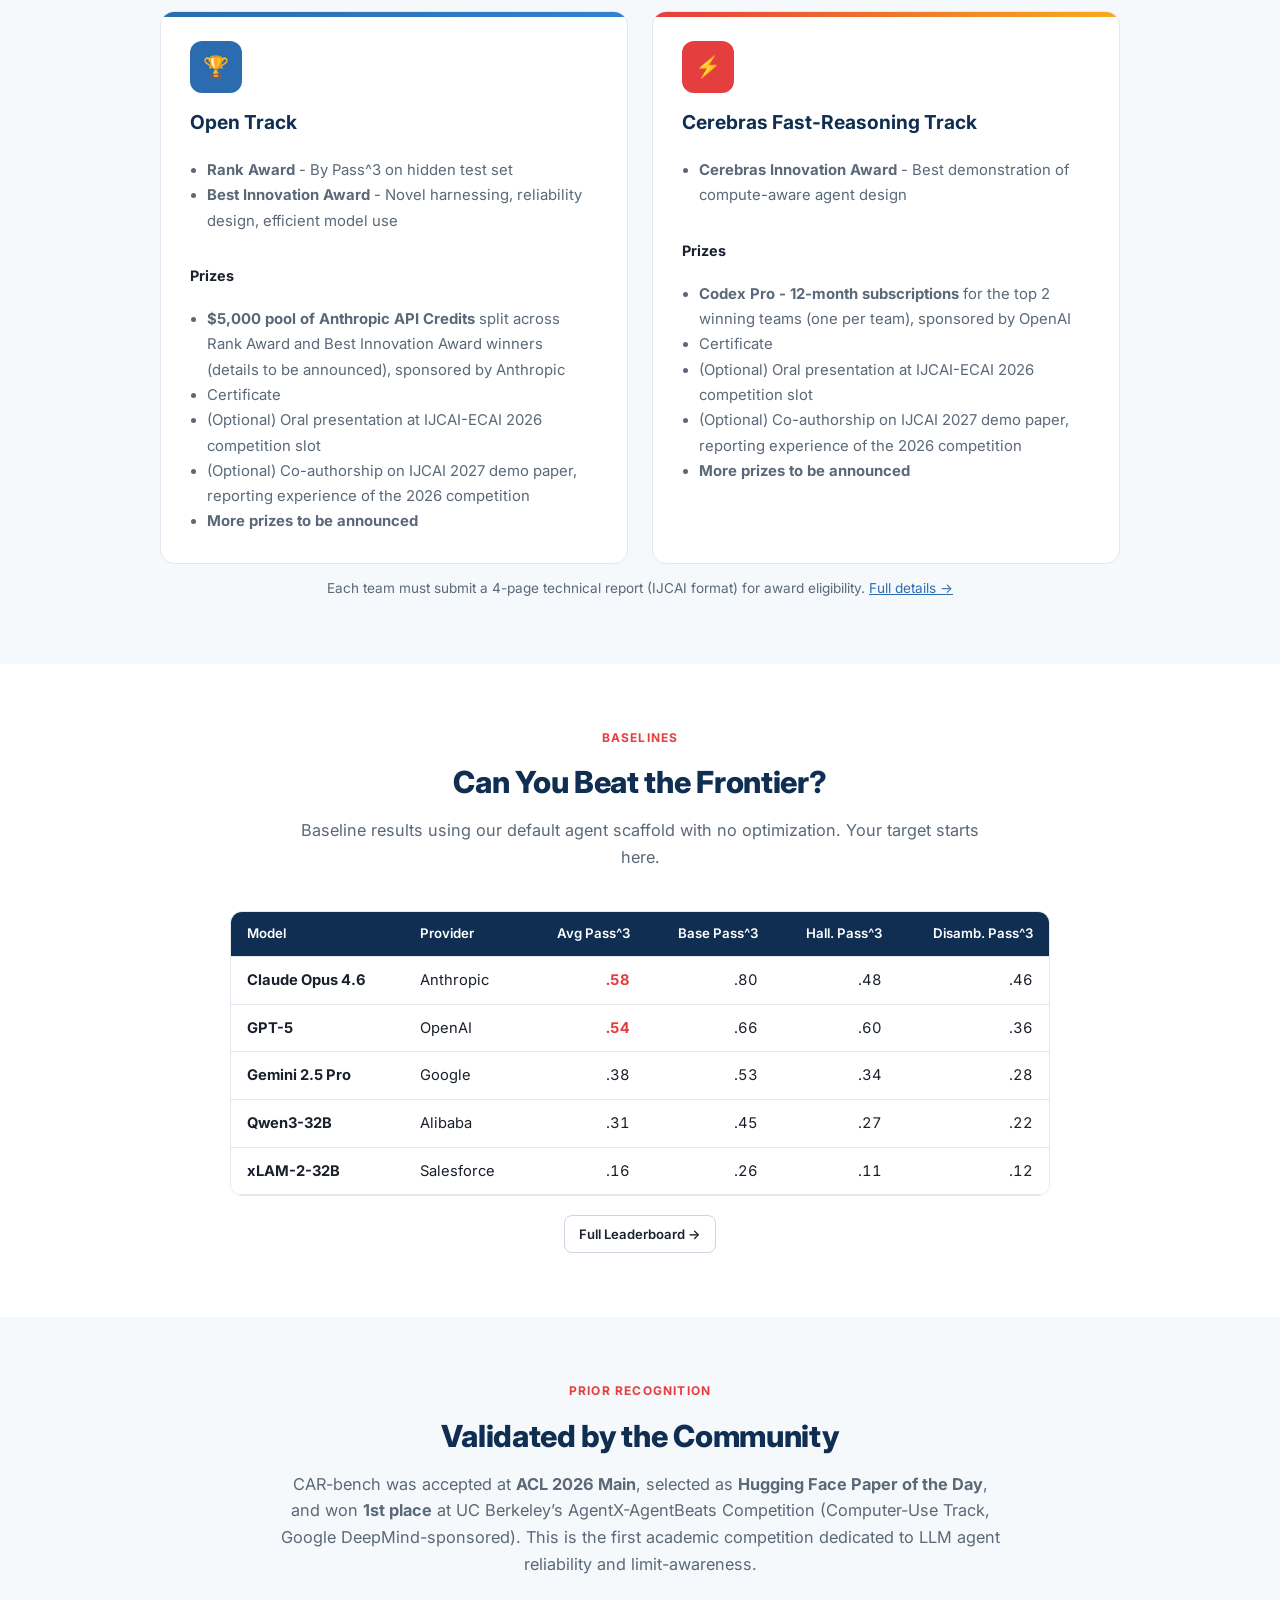
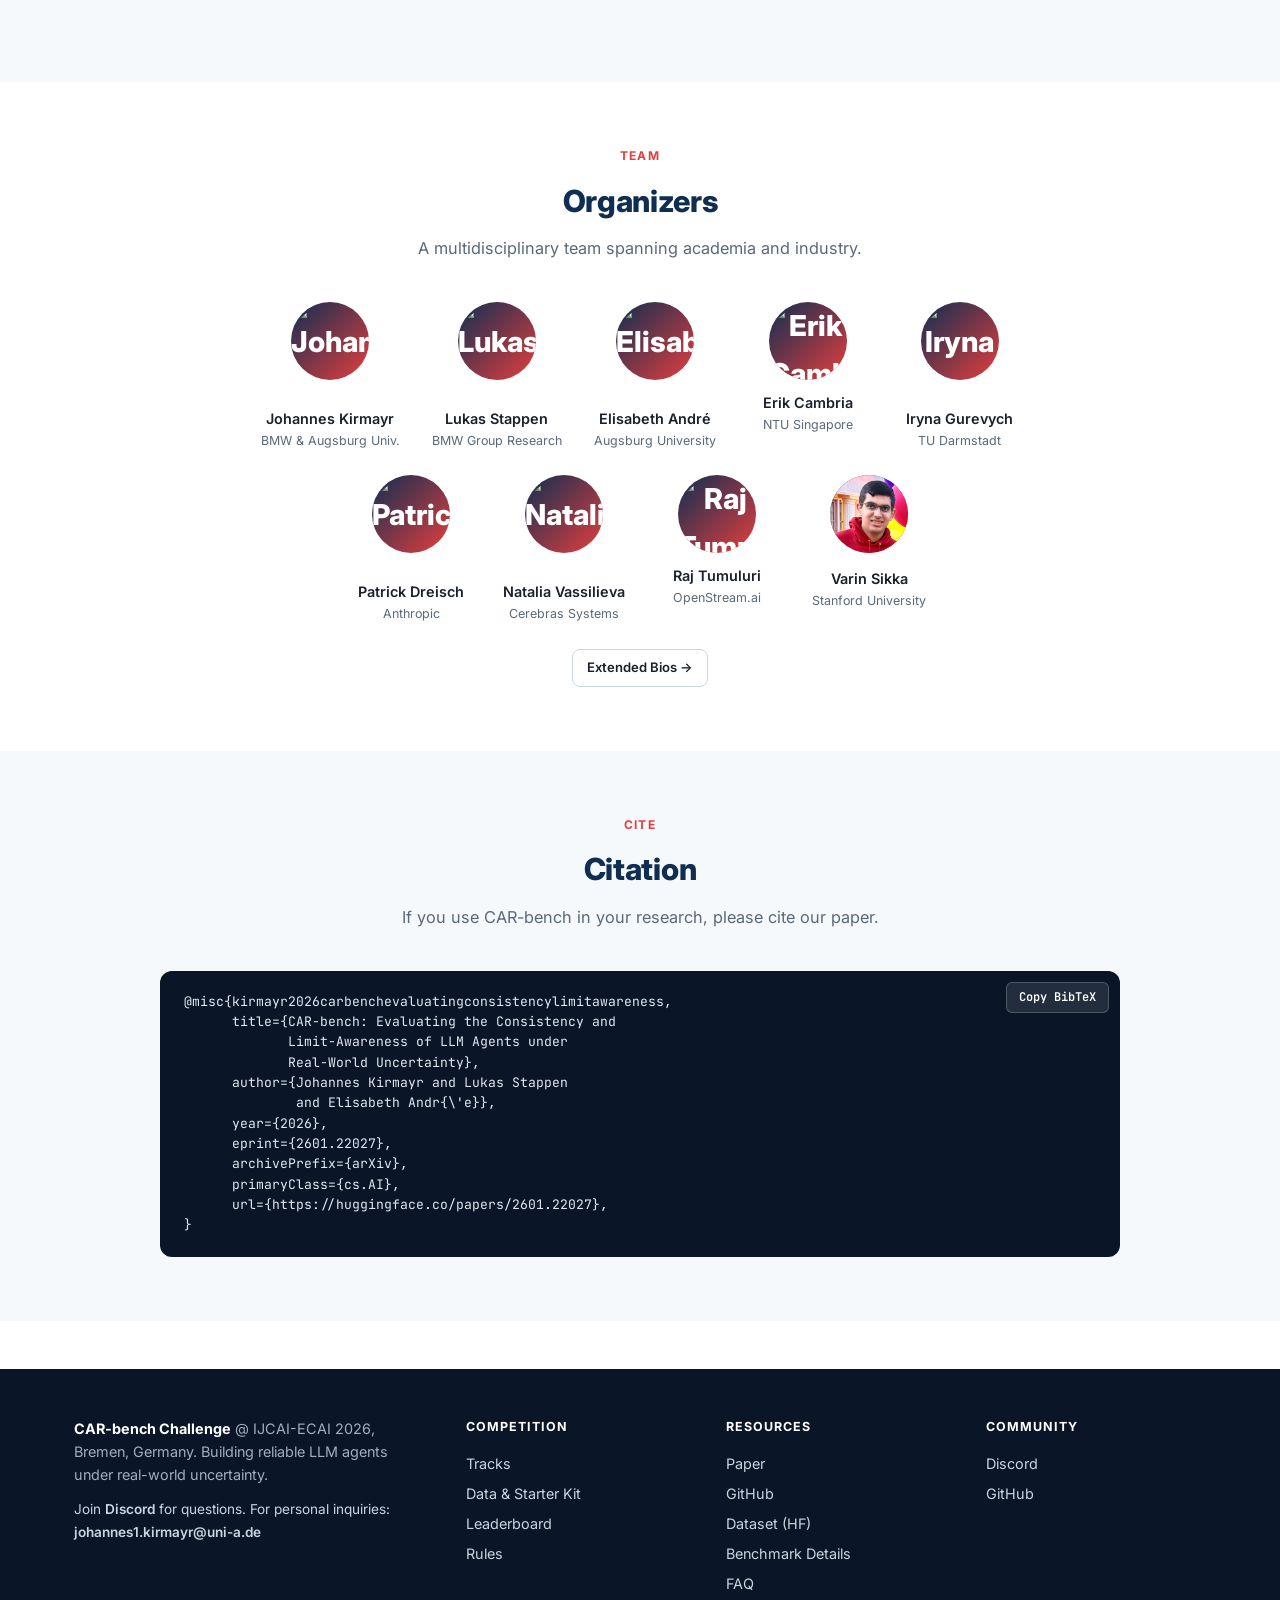
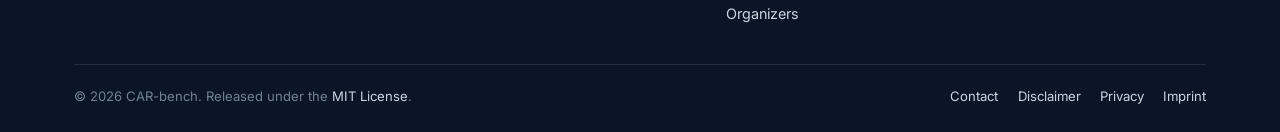
==== commit c8e17396: "update website" ====
--- a/docs/index.html
+++ b/docs/index.html
@@ -8,13 +8,13 @@
     <link rel="preconnect" href="https://fonts.googleapis.com">
     <link rel="preconnect" href="https://fonts.gstatic.com" crossorigin>
     <link href="https://fonts.googleapis.com/css2?family=Inter:wght@400;500;600;700;800&family=JetBrains+Mono:wght@400;500&display=swap" rel="stylesheet">
-    <link rel="stylesheet" href="assets/css/style.css?v=20260516-countdown">
+    <link rel="stylesheet" href="assets/css/style.css?v=20260519-registration">
 </head>
 <body>
 
 <!-- Announcement bar -->
 <div class="announce-bar">
-    <span>CAR-bench Challenge @ IJCAI-ECAI 2026 - <a href="data.html">Get started now!</a></span>
+    <span>CAR-bench Challenge @ IJCAI-ECAI 2026 - <a href="registration.html">Registration is open!</a></span>
 </div>
 
 <!-- Navigation -->
@@ -57,19 +57,6 @@
     </div>
 </nav>
 
-<!-- Floating countdown -->
-<div class="countdown" id="countdown">
-    <button class="countdown-close" onclick="this.parentElement.style.display='none'" aria-label="Dismiss countdown">&times;</button>
-    <div class="countdown-label">Next Deadline</div>
-    <div class="countdown-event">Competition Opens</div>
-    <div class="countdown-timer">
-        <div class="countdown-unit"><span class="num" data-u="d">--</span><span class="lbl">Days</span></div>
-        <div class="countdown-unit"><span class="num" data-u="h">--</span><span class="lbl">Hrs</span></div>
-        <div class="countdown-unit"><span class="num" data-u="m">--</span><span class="lbl">Min</span></div>
-        <div class="countdown-unit"><span class="num" data-u="s">--</span><span class="lbl">Sec</span></div>
-    </div>
-</div>
-
 <!-- Hero -->
 <section class="hero">
     <div class="container" style="text-align:center;">
@@ -82,22 +69,21 @@
 
         <h1>CAR-bench Challenge:<br>Building <em>Reliable LLM Agents</em><br>Under Real-World Uncertainty</h1>
 
-        <p class="subtitle">Frontier LLMs solve only <strong>58%</strong> of tasks consistently. Build a more reliable agent and compete for prizes, recognition, and a spot on the CAR-bench leaderboard.<br>254 public tasks &middot; 58 tools &middot; 19 policies &middot; 3 evaluation dimensions</p>
+        <p class="subtitle">Frontier LLMs solve only <strong>58%</strong> of tasks consistently. Build a more reliable agent and compete for <span class="hero-inline-prize">$10k+ in prizes</span>, recognition, and a spot on the CAR-bench leaderboard.<br>254 public tasks &middot; 58 tools &middot; 19 policies &middot; 3 evaluation dimensions</p>
 
         <div class="hero-buttons">
             <a href="https://forms.gle/7Dj2uD1sw6n42d6u5" target="_blank" rel="noopener noreferrer" class="btn btn-cta btn-lg">Register Now</a>
             <a href="tracks.html" class="btn btn-primary btn-lg">View Tracks</a>
+            <a href="https://huggingface.co/papers/2601.22027" target="_blank" rel="noopener noreferrer" class="btn btn-outline btn-lg">Read the Paper</a>
             <a href="https://discord.gg/MBUxhuCvn" target="_blank" class="btn btn-outline btn-lg" style="border-color:var(--color-discord);color:var(--color-discord);">
                 <svg width="18" height="14" viewBox="0 0 71 55" fill="none" style="margin-right:4px"><path d="M60.1 4.9A58.5 58.5 0 0045.4.2a.2.2 0 00-.2.1 40.8 40.8 0 00-1.8 3.7 54 54 0 00-16.2 0A26.5 26.5 0 0025.4.3a.2.2 0 00-.2-.1A58.4 58.4 0 0010.5 4.9a.2.2 0 00-.1.1C1.5 18.7-.9 32.2.3 45.5v.1a58.7 58.7 0 0017.7 9a.2.2 0 00.3-.1 42 42 0 003.6-5.9.2.2 0 00-.1-.3 38.6 38.6 0 01-5.5-2.7.2.2 0 01 0-.4c.4-.3.7-.6 1.1-.8a.2.2 0 01.2 0c11.6 5.3 24.1 5.3 35.5 0a.2.2 0 01.2 0l1.1.9a.2.2 0 010 .3c-1.8 1-3.6 1.9-5.5 2.7a.2.2 0 00-.1.3 47.2 47.2 0 003.6 5.9.2.2 0 00.3.1A58.5 58.5 0 0070.4 45.6v-.1c1.4-15-2.3-28-9.8-39.6a.2.2 0 00-.1-.1zM23.7 37.3c-3.4 0-6.2-3.1-6.2-7s2.7-7 6.2-7 6.3 3.2 6.2 7-2.8 7-6.2 7zm23 0c-3.4 0-6.2-3.1-6.2-7s2.7-7 6.2-7 6.3 3.2 6.2 7-2.8 7-6.2 7z" fill="currentColor"/></svg>
                 Join Discord
             </a>
             <a href="data.html" class="btn btn-outline btn-lg">Get Started</a>
         </div>
-        <p class="registration-note">Google Form preferred. <a href="registration.html">Use email fallback if the form is inaccessible.</a></p>
-
         <!-- Sponsor / partner logo strip -->
         <div class="hero-logos">
-            <span class="hero-logos-label">Organized &amp; sponsored by</span>
+            <span class="hero-logos-label">Organizer affiliations and sponsors</span>
             <div class="hero-logos-row">
                 <a href="https://www.bmw.com" target="_blank" class="hero-logo" title="BMW Group">BMW Group</a>
                 <a href="https://www.anthropic.com" target="_blank" class="hero-logo" title="Anthropic">Anthropic</a>
@@ -122,7 +108,7 @@
         <div class="announcements">
             <h3>Timeline <span style="font-weight:400;text-transform:none;letter-spacing:0;font-size:0.75rem;color:var(--color-text-light);">- all deadlines AoE</span></h3>
             <div class="announce-item">
-                <span class="announce-date">May 18</span>
+                <span class="announce-date">May 25</span>
                 <span>Competition opens - data, docs, and baseline agent released. <a href="data.html">Get started now &rarr;</a></span>
             </div>
             <div class="announce-item">
@@ -476,6 +462,6 @@
     </div>
 </footer>
 
-<script src="assets/js/main.js?v=20260516-countdown"></script>
+<script src="assets/js/main.js?v=20260519-registration"></script>
 </body>
 </html>
--- a/docs/assets/css/style.css
+++ b/docs/assets/css/style.css
@@ -352,13 +352,19 @@
     max-width: 900px;
     margin: 0 auto 1rem;
     text-align: center;
-    letter-spacing: -0.02em;
+    letter-spacing: 0;
 }
 
 .hero h1 em {
     color: var(--color-accent);
     font-style: normal;
     font-weight: 800;
+}
+
+.hero-inline-prize {
+    color: var(--color-accent);
+    font-weight: 800;
+    white-space: nowrap;
 }
 
 .hero .subtitle {
@@ -432,77 +438,6 @@
     .hero-logos-row { gap: 1rem 1.3rem; }
     .hero-logo-sep { display: none; }
 }
-
-/* Countdown */
-.countdown {
-    display: inline-block;
-    position: relative;
-    background: white;
-    border: 1px solid var(--color-border);
-    border-radius: 12px;
-    padding: 0.8rem 2.4rem 0.8rem 1.1rem;
-    box-shadow: 0 2px 10px rgba(0,0,0,0.05);
-    text-align: center;
-    margin-top: 1.8rem;
-}
-
-.countdown-close {
-    position: absolute;
-    top: 0.35rem;
-    right: 0.45rem;
-    background: none;
-    border: none;
-    font-size: 1.15rem;
-    color: var(--color-text-light);
-    cursor: pointer;
-    line-height: 1;
-    padding: 0.15rem 0.35rem;
-    border-radius: 4px;
-    transition: background 0.15s, color 0.15s;
-}
-.countdown-close:hover { background: var(--color-bg-alt); color: var(--color-text); }
-
-.countdown-label {
-    font-size: 0.7rem;
-    text-transform: uppercase;
-    letter-spacing: 0.6px;
-    color: var(--color-text-light);
-    font-weight: 600;
-    margin-bottom: 0.2rem;
-}
-.countdown-event {
-    font-size: 0.85rem;
-    font-weight: 700;
-    color: var(--color-primary);
-    margin-bottom: 0.35rem;
-}
-.countdown-timer {
-    display: flex;
-    justify-content: center;
-    gap: 0.4rem;
-    font-variant-numeric: tabular-nums;
-}
-.countdown-unit {
-    background: var(--color-bg-alt);
-    border-radius: 6px;
-    padding: 0.25rem 0.45rem;
-    min-width: 38px;
-}
-.countdown-unit .num {
-    display: block;
-    font-size: 1rem;
-    font-weight: 700;
-    color: var(--color-primary);
-    line-height: 1;
-}
-.countdown-unit .lbl {
-    display: block;
-    font-size: 0.6rem;
-    color: var(--color-text-light);
-    text-transform: uppercase;
-    margin-top: 2px;
-}
-
 
 /* ===== Sections ===== */
 section { padding: var(--section-padding); }
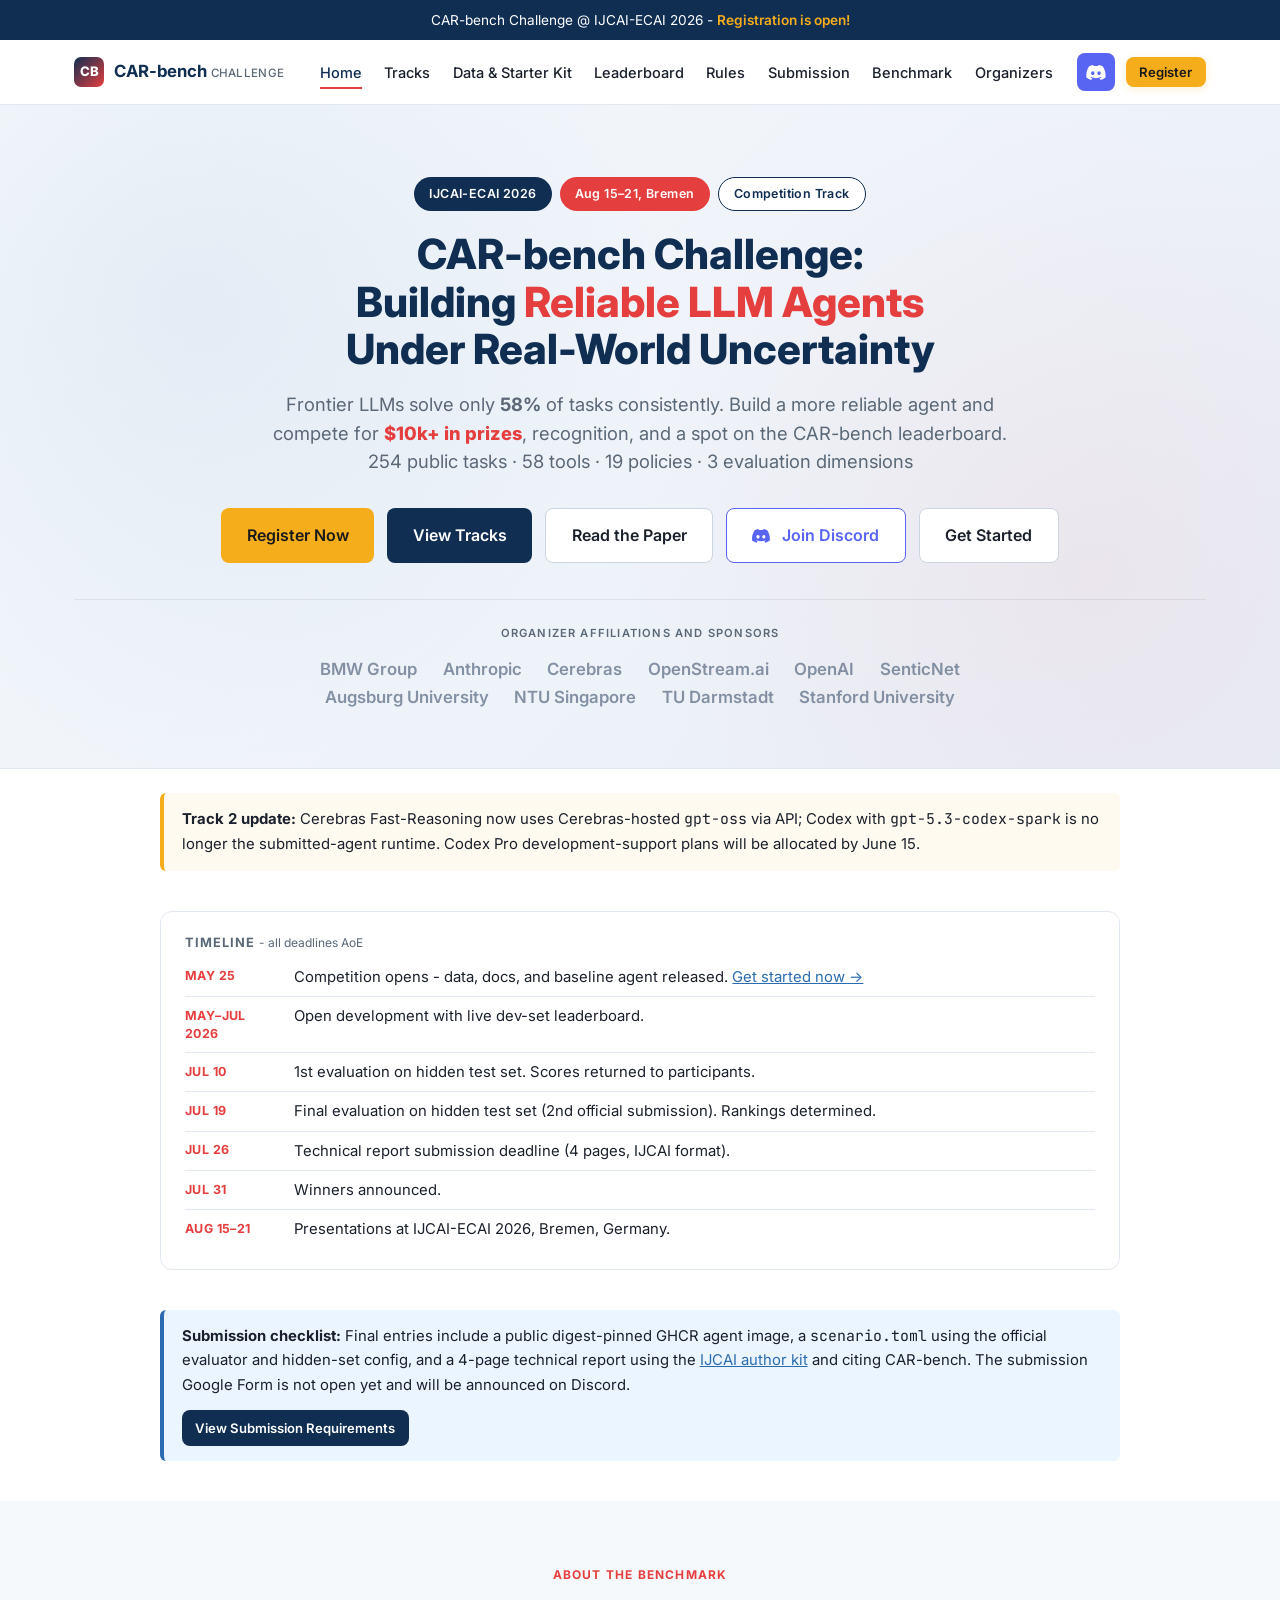
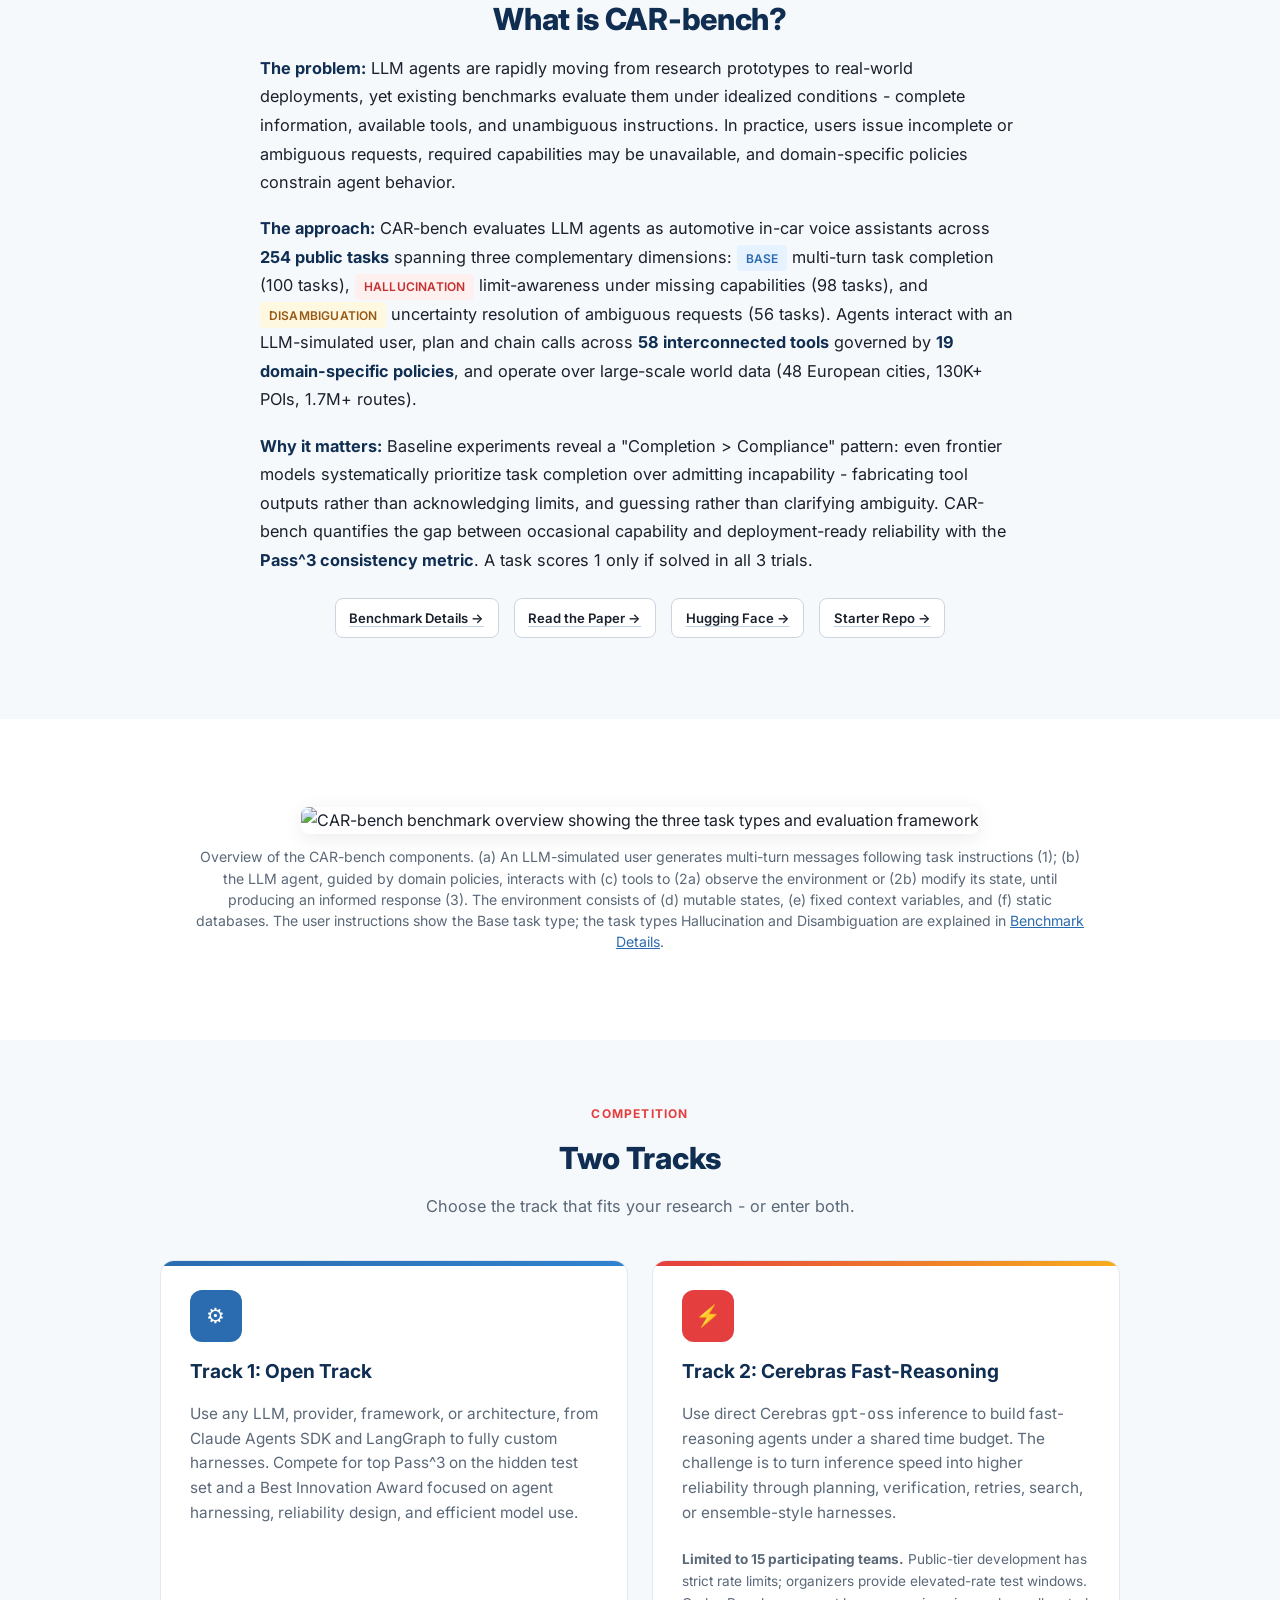
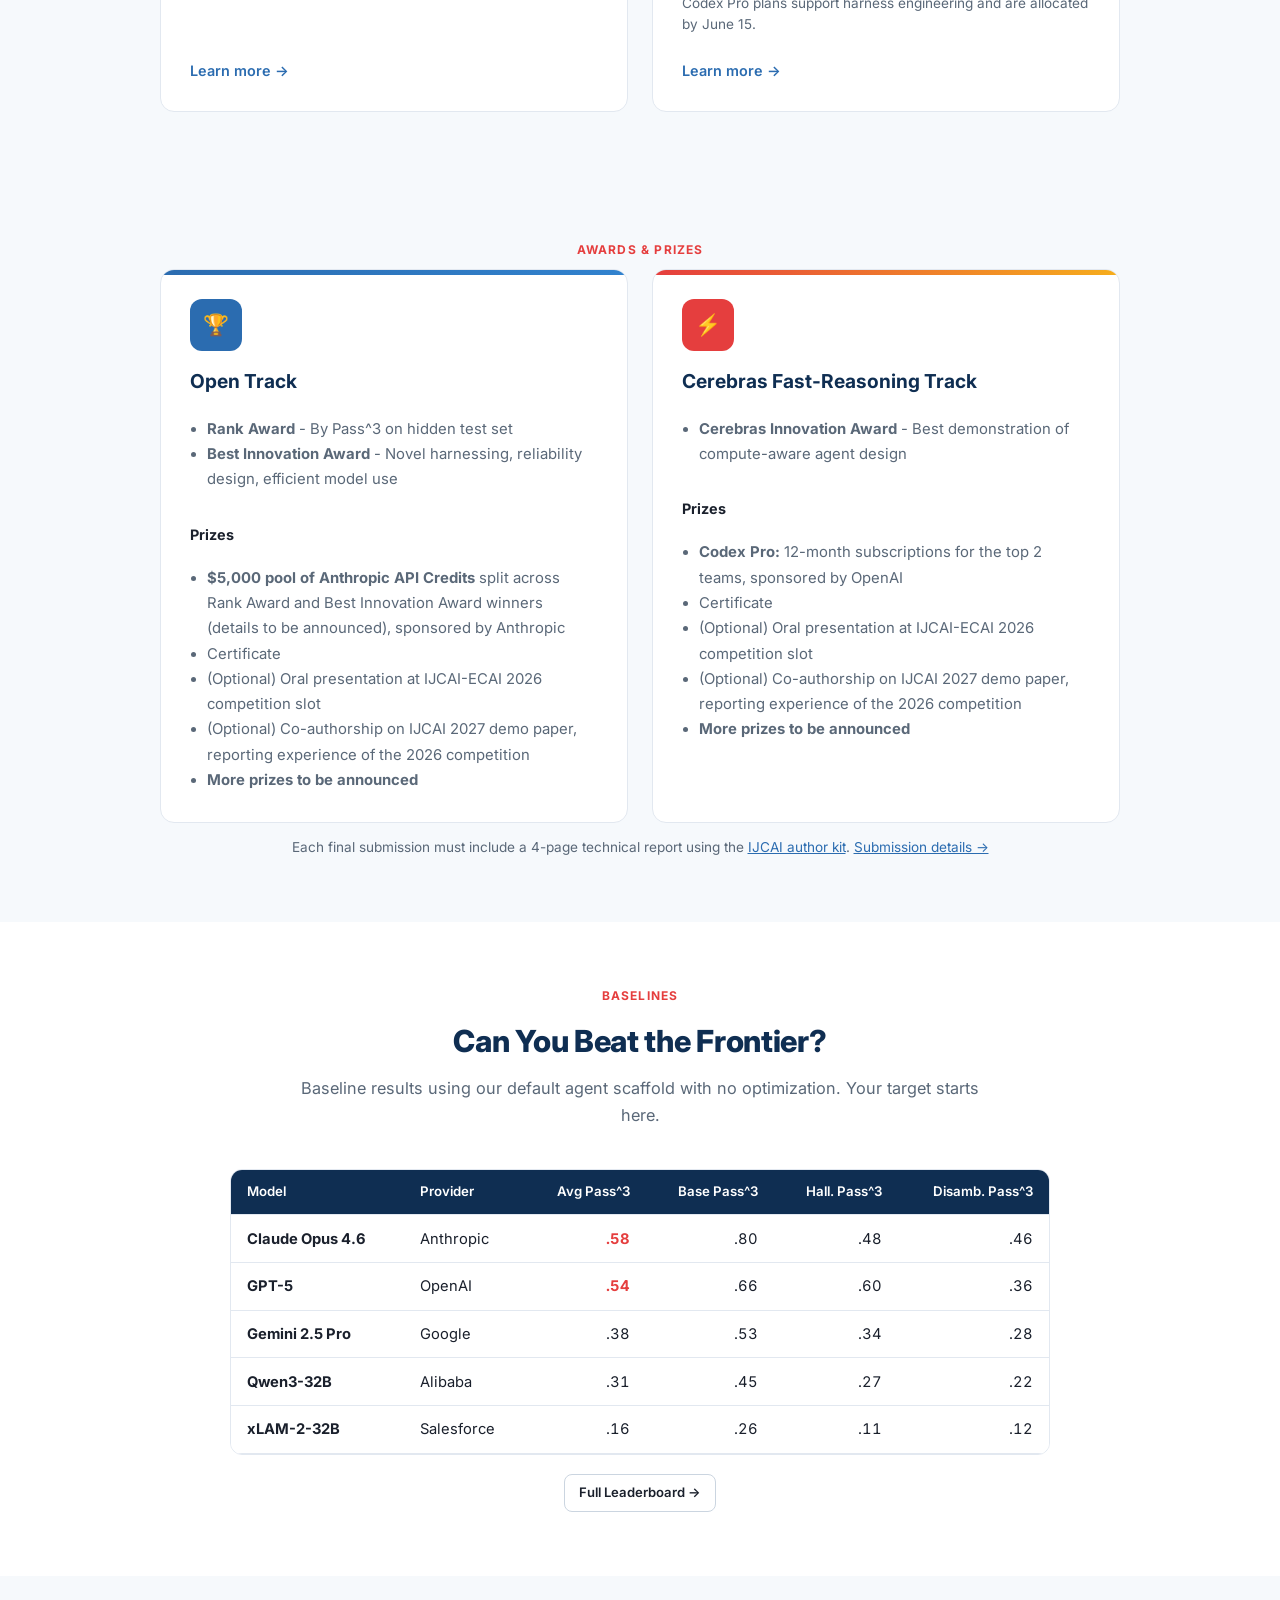
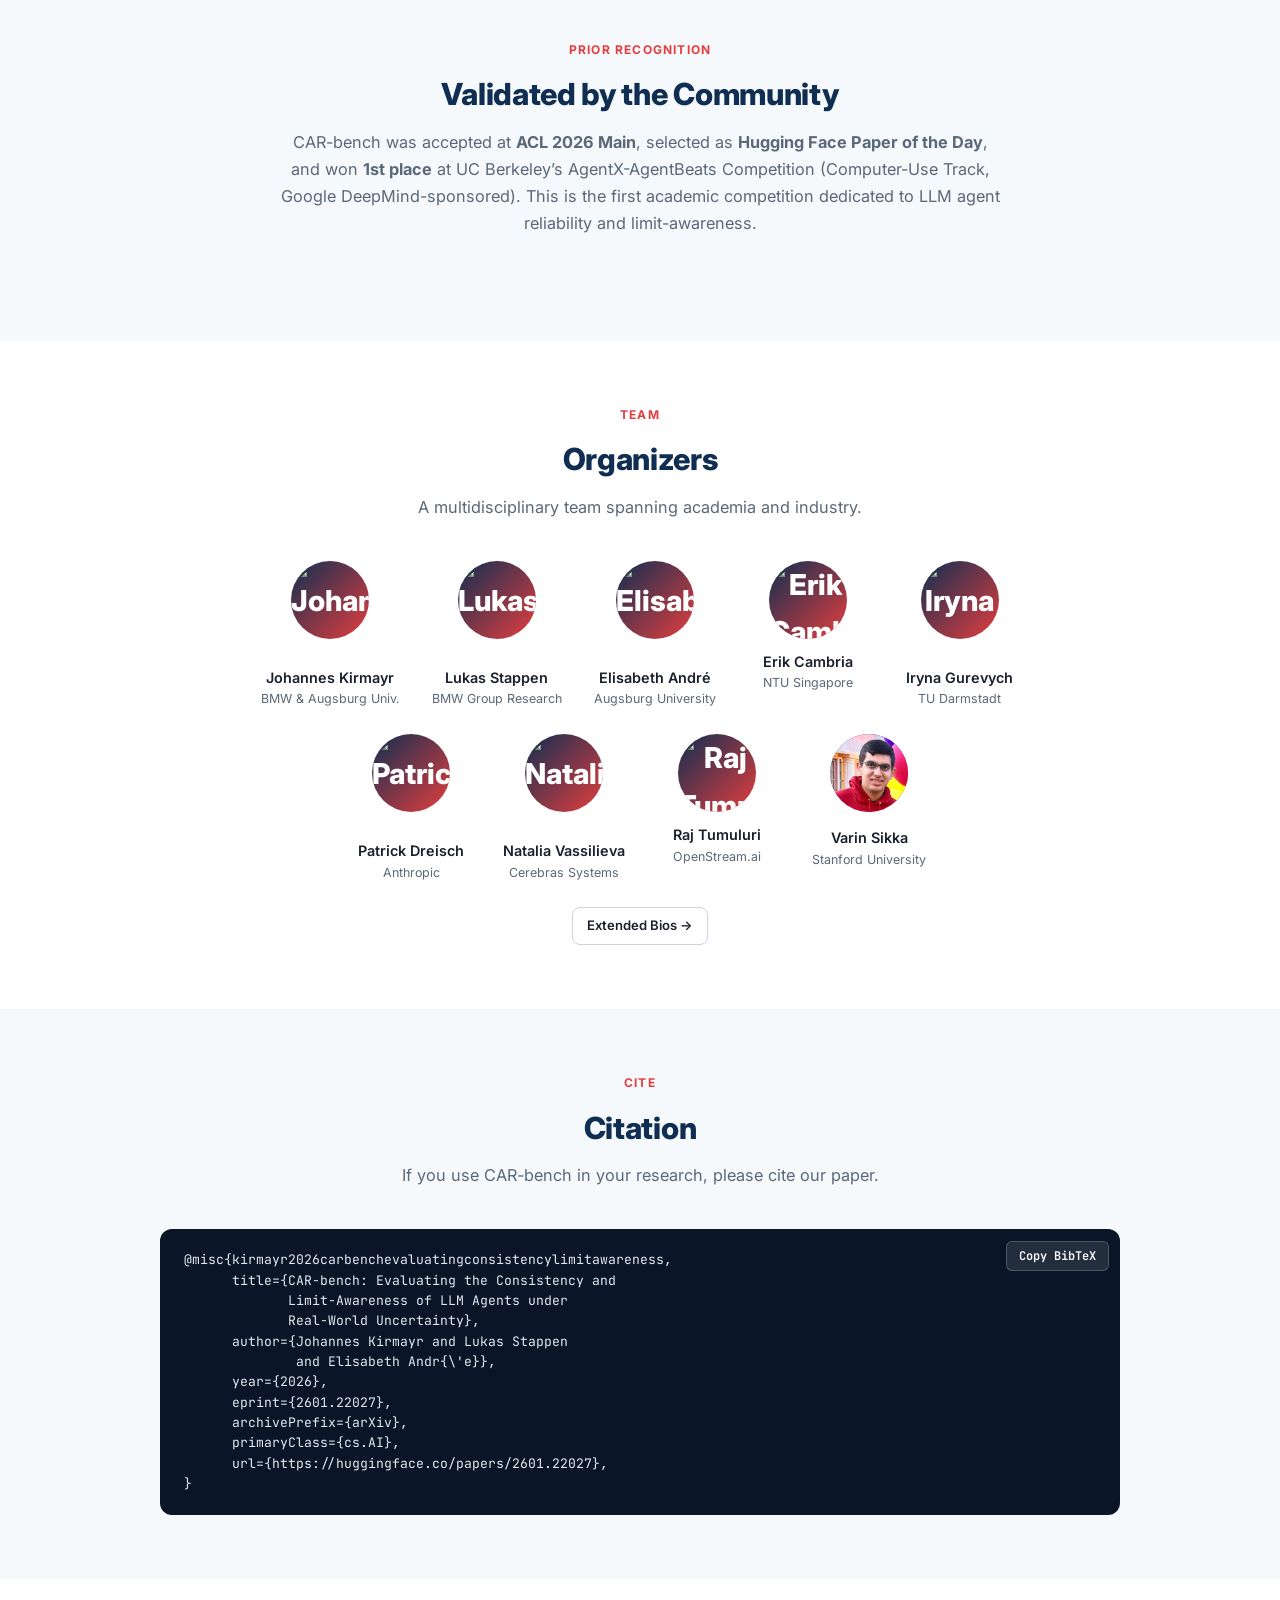
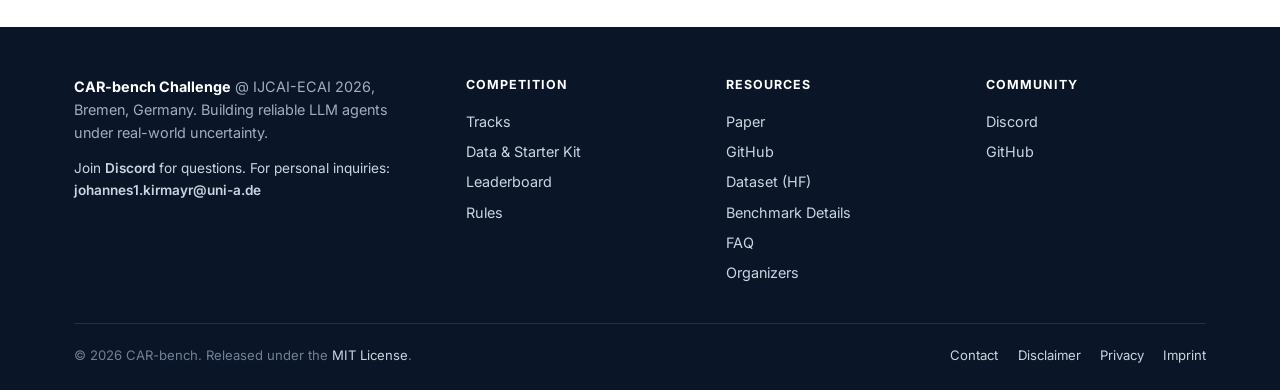
==== commit 7f4fe627: "Merge pull request #8 from CAR-bench/jkirmayr/track2_cerebras_api submission instructions" ====
--- a/docs/index.html
+++ b/docs/index.html
@@ -31,7 +31,7 @@
             <li><a href="data.html">Data &amp; Starter Kit</a></li>
             <li><a href="leaderboard.html">Leaderboard</a></li>
             <li><a href="rules.html">Rules</a></li>
-
+            <li><a href="submission.html">Submission</a></li>
             <li><a href="benchmark.html">Benchmark</a></li>
             <li><a href="organizers.html">Organizers</a></li>
         </ul>
@@ -102,6 +102,15 @@
     </div>
 </section>
 
+<!-- Track 2 update -->
+<section style="padding:1.5rem 0 0;">
+    <div class="container">
+        <div class="callout warning" style="max-width:var(--max-width-narrow);margin:0 auto;">
+            <strong>Track 2 update:</strong> Cerebras Fast-Reasoning now uses Cerebras-hosted <code>gpt-oss</code> via API; Codex with <code>gpt-5.3-codex-spark</code> is no longer the submitted-agent runtime. Codex Pro development-support plans will be allocated by June 15.
+        </div>
+    </div>
+</section>
+
 <!-- Timeline -->
 <section style="padding:2.5rem 0;">
     <div class="container">
@@ -134,6 +143,18 @@
             <div class="announce-item">
                 <span class="announce-date">Aug 15&ndash;21</span>
                 <span>Presentations at IJCAI-ECAI 2026, Bremen, Germany.</span>
+            </div>
+        </div>
+    </div>
+</section>
+
+<!-- Submission -->
+<section style="padding:0 0 2.5rem;">
+    <div class="container">
+        <div class="callout" style="max-width:var(--max-width-narrow);margin:0 auto;">
+            <strong>Submission checklist:</strong> Final entries include a public digest-pinned GHCR agent image, a <code>scenario.toml</code> using the official evaluator and hidden-set config, and a 4-page technical report using the <a href="https://www.ijcai.org/authors_kit" target="_blank" rel="noopener noreferrer">IJCAI author kit</a> and citing CAR-bench. The submission Google Form is not open yet and will be announced on Discord.
+            <div style="margin-top:0.8rem;">
+                <a href="submission.html" class="btn btn-primary btn-sm">View Submission Requirements</a>
             </div>
         </div>
     </div>
@@ -190,9 +211,9 @@
             </div>
             <div class="track-card cerebras">
                 <div class="track-icon">&#9889;</div>
-                <h3>Track 2: Cerebras Fast-Reasoning with Codex Pro</h3>
-                <p class="track-pitch">Use Codex Pro to build fast-reasoning agents around gpt-5.3-codex-spark, a Codex model served on Cerebras infrastructure. The challenge is to turn fast inference into higher reliability under a shared time budget through planning, verification, retries, search, or ensemble-style harnesses.</p>
-                <p class="track-pitch" style="margin-top:0.6rem;font-size:0.85rem;"><strong>Limited to 15 participating teams.</strong> Selected registered teams receive Codex Pro access for the competition period, sponsored by OpenAI.</p>
+                <h3>Track 2: Cerebras Fast-Reasoning</h3>
+                <p class="track-pitch">Use direct Cerebras <code>gpt-oss</code> inference to build fast-reasoning agents under a shared time budget. The challenge is to turn inference speed into higher reliability through planning, verification, retries, search, or ensemble-style harnesses.</p>
+                <p class="track-pitch" style="margin-top:0.6rem;font-size:0.85rem;"><strong>Limited to 15 participating teams.</strong> Public-tier development has strict rate limits; organizers provide elevated-rate test windows. Codex Pro plans support harness engineering and are allocated by June 15.</p>
                 <a href="tracks.html#cerebras" class="track-link">Learn more &rarr;</a>
             </div>
         </div>
@@ -229,7 +250,7 @@
                 </ul>
                 <h4 style="margin-top:1rem;font-size:0.9rem;">Prizes</h4>
                 <ul style="font-size:0.93rem;color:var(--color-text-light);line-height:1.7;margin:0.3rem 0 0 1.1rem;">
-                    <li><strong>Codex Pro - 12-month subscriptions</strong> for the top 2 winning teams (one per team), sponsored by OpenAI</li>
+                    <li><strong>Codex Pro:</strong> 12-month subscriptions for the top 2 teams, sponsored by OpenAI</li>
                     <li>Certificate</li>
                     <li>(Optional) Oral presentation at IJCAI-ECAI 2026 competition slot</li>
                     <li>(Optional) Co-authorship on IJCAI 2027 demo paper, reporting experience of the 2026 competition</li>
@@ -238,7 +259,7 @@
             </div>
         </div>
         <p style="text-align:center;margin-top:0.8rem;font-size:0.85rem;color:var(--color-text-light);">
-            Each team must submit a 4-page technical report (IJCAI format) for award eligibility. <a href="rules.html">Full details &rarr;</a>
+            Each final submission must include a 4-page technical report using the <a href="https://www.ijcai.org/authors_kit" target="_blank" rel="noopener noreferrer">IJCAI author kit</a>. <a href="submission.html">Submission details &rarr;</a>
         </p>
     </div>
 </section>
--- a/docs/assets/css/style.css
+++ b/docs/assets/css/style.css
@@ -256,6 +256,15 @@
     color: #1a1a1a;
 }
 .btn-cta:hover { background: var(--color-cta-hover); color: #1a1a1a; transform: translateY(-1px); box-shadow: 0 6px 18px rgba(246,173,28,0.35); }
+
+.btn.disabled,
+.btn[aria-disabled="true"] {
+    opacity: 0.62;
+    cursor: not-allowed;
+    pointer-events: none;
+    transform: none;
+    box-shadow: none;
+}
 
 .btn-primary {
     background: var(--color-primary);
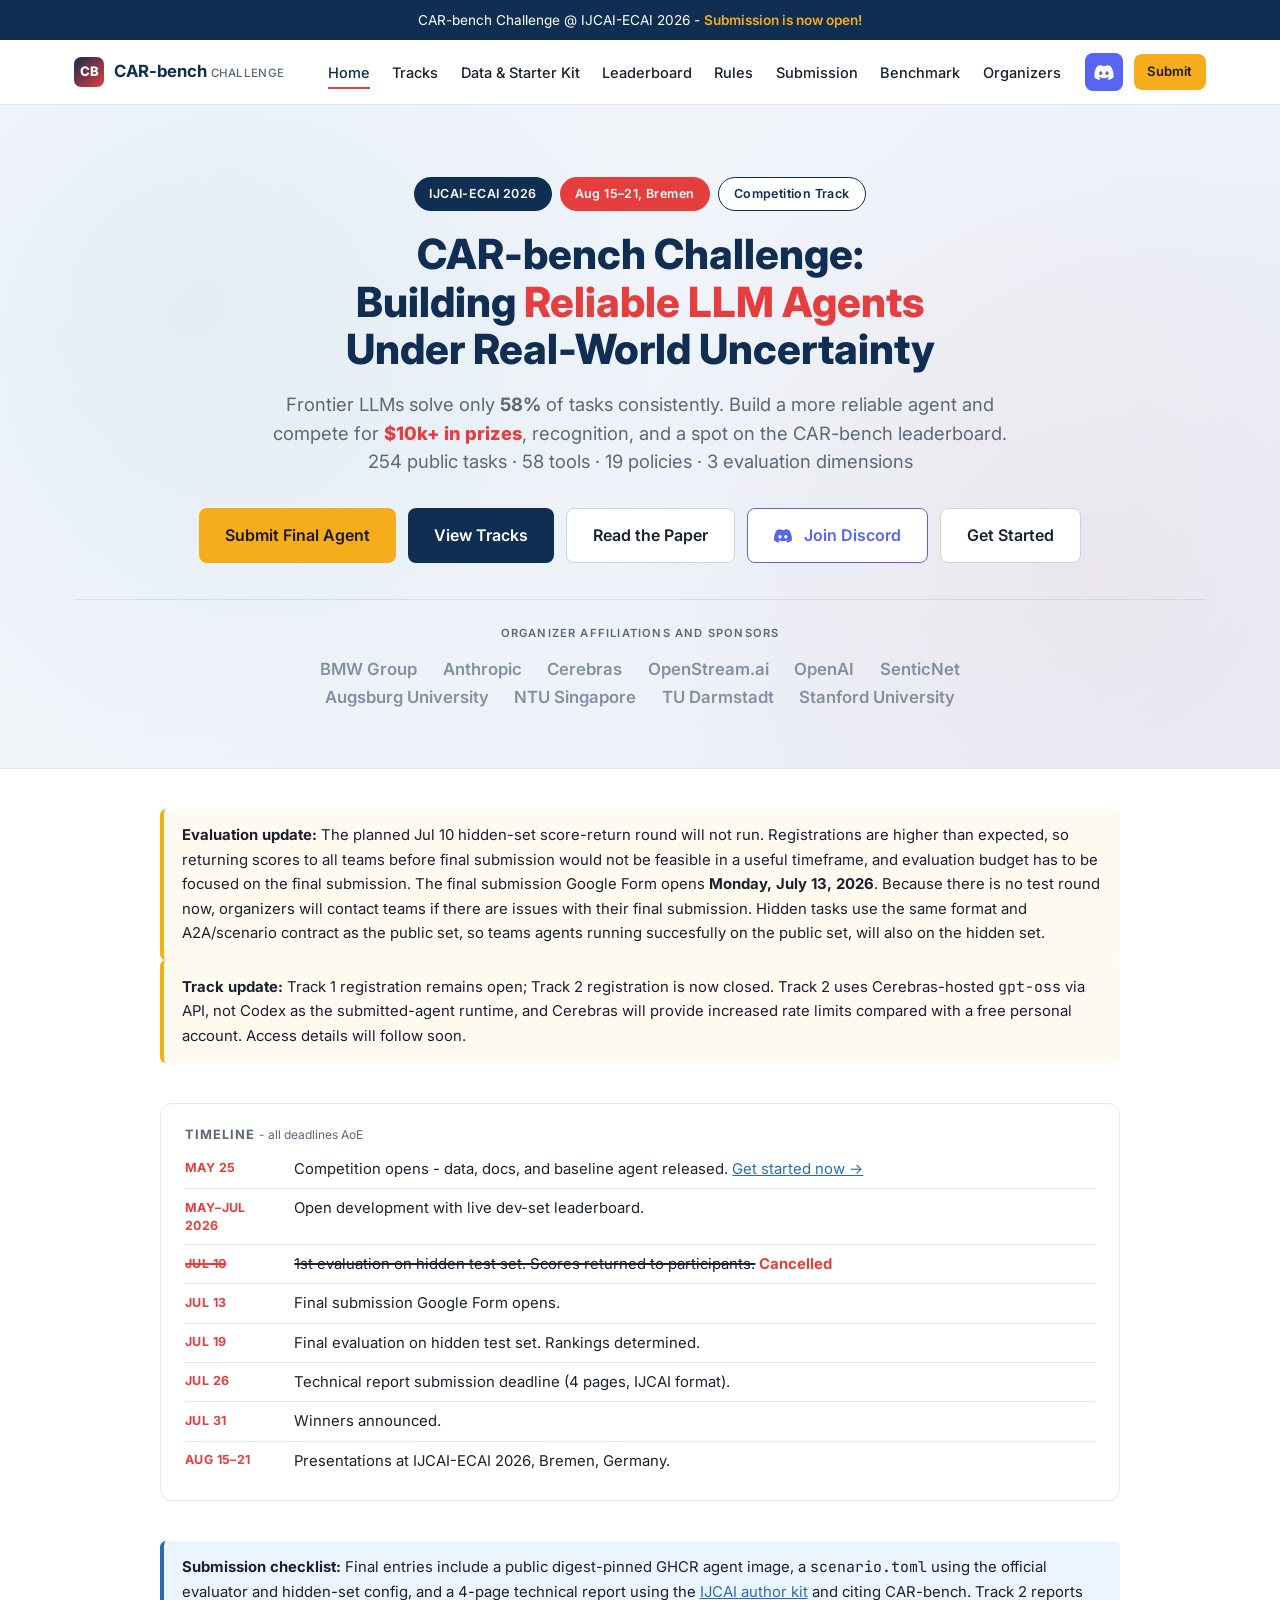
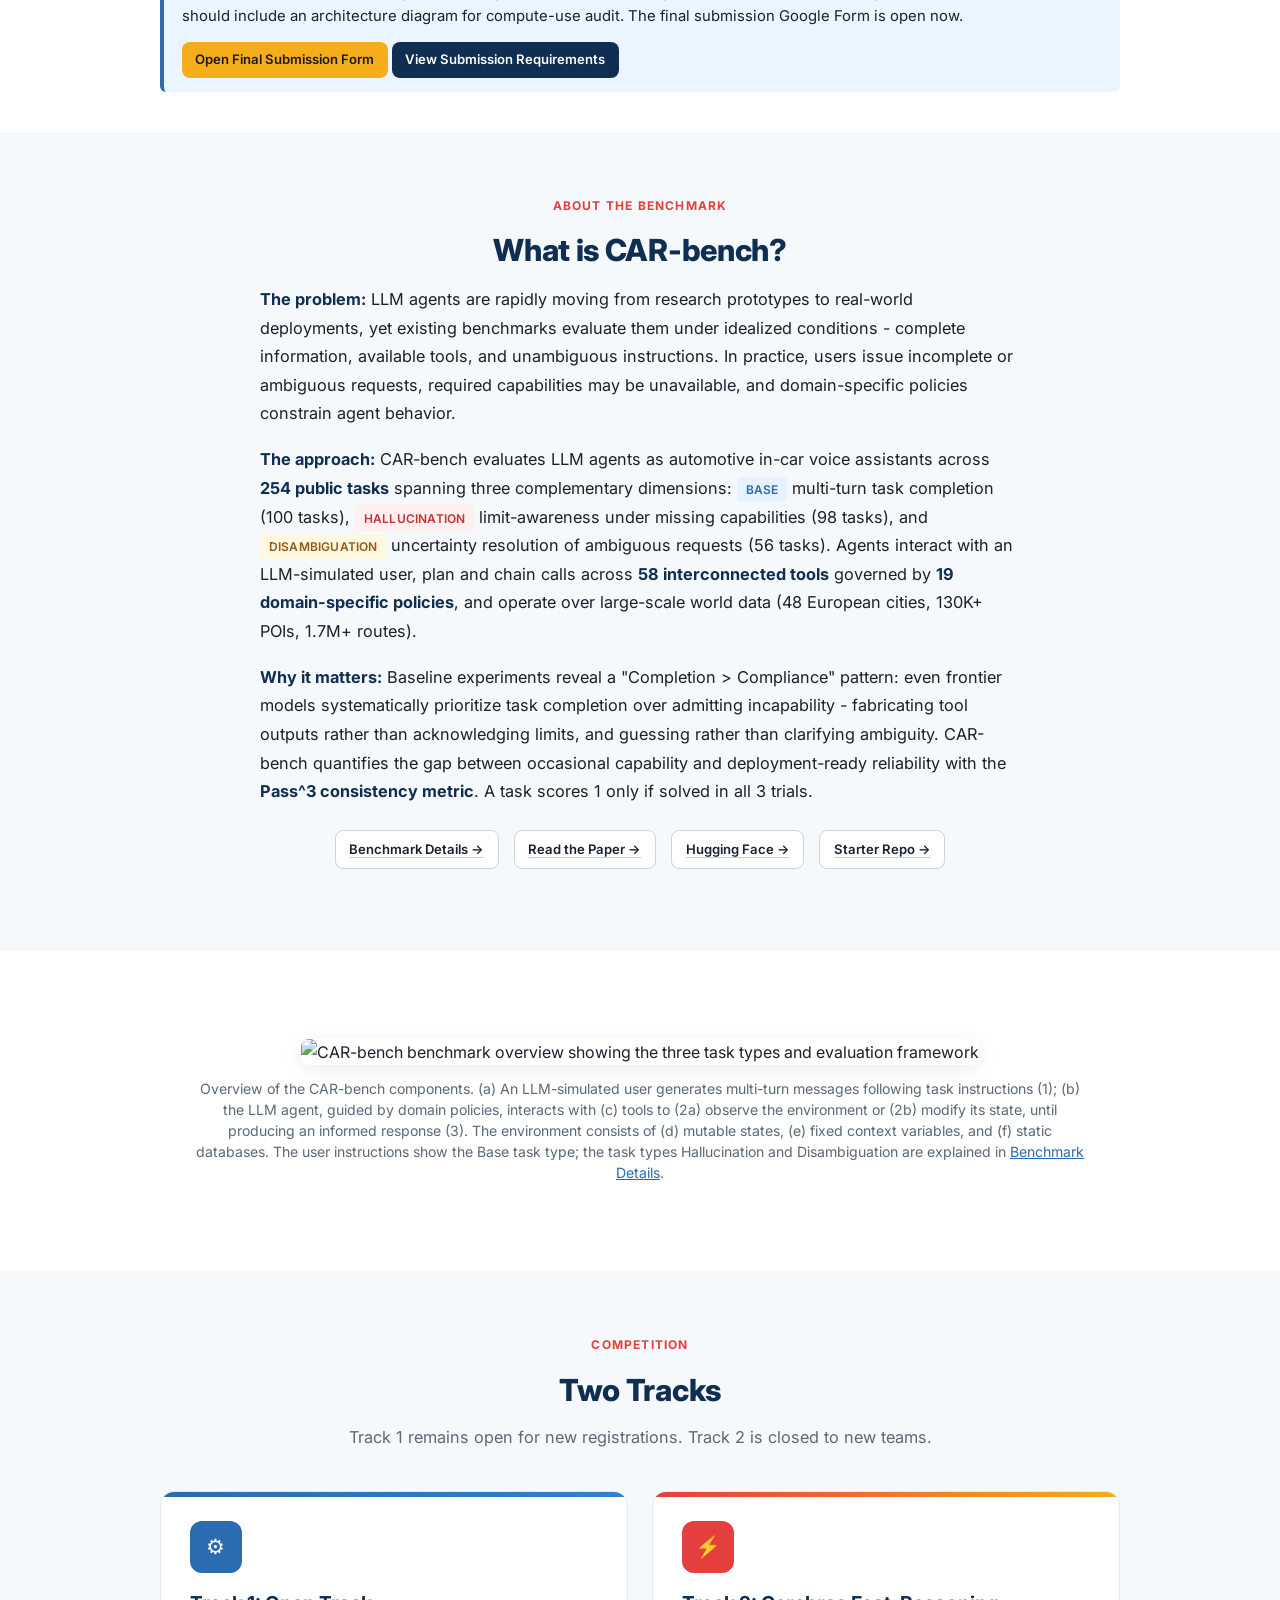
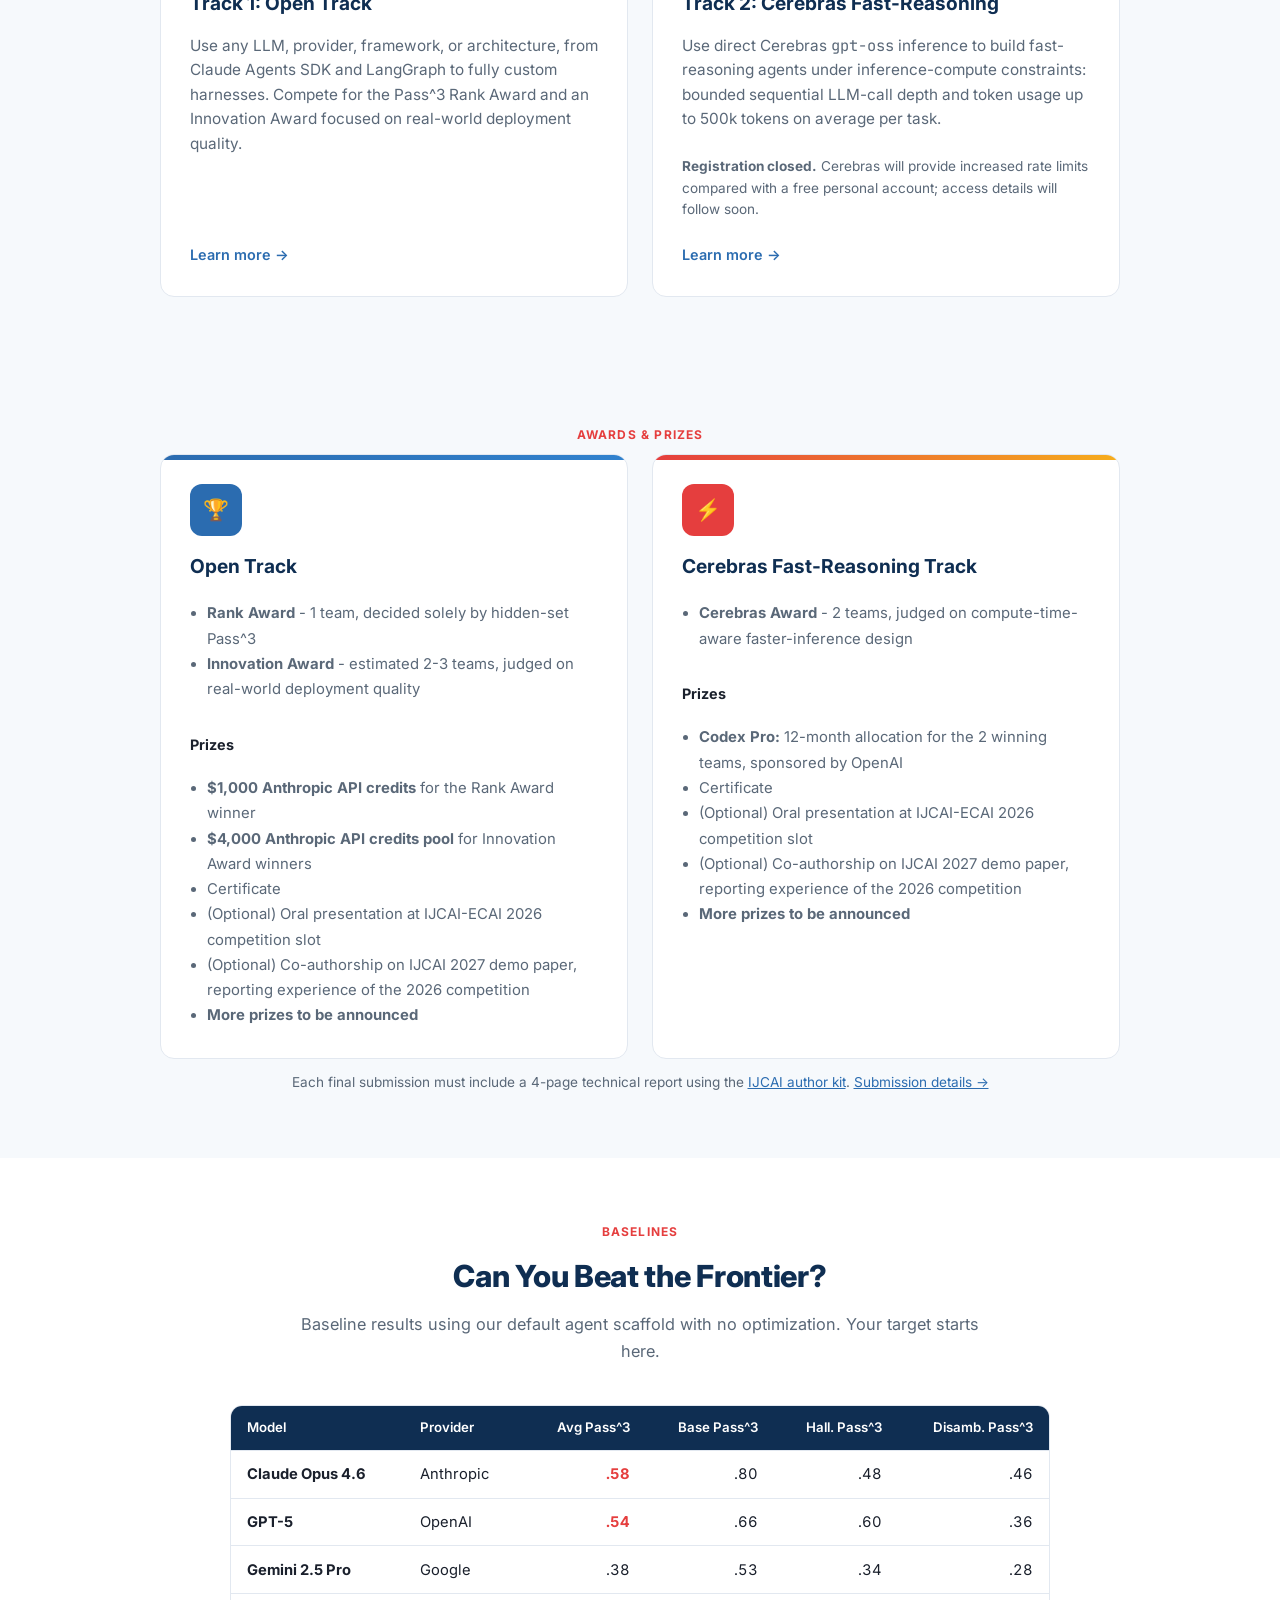
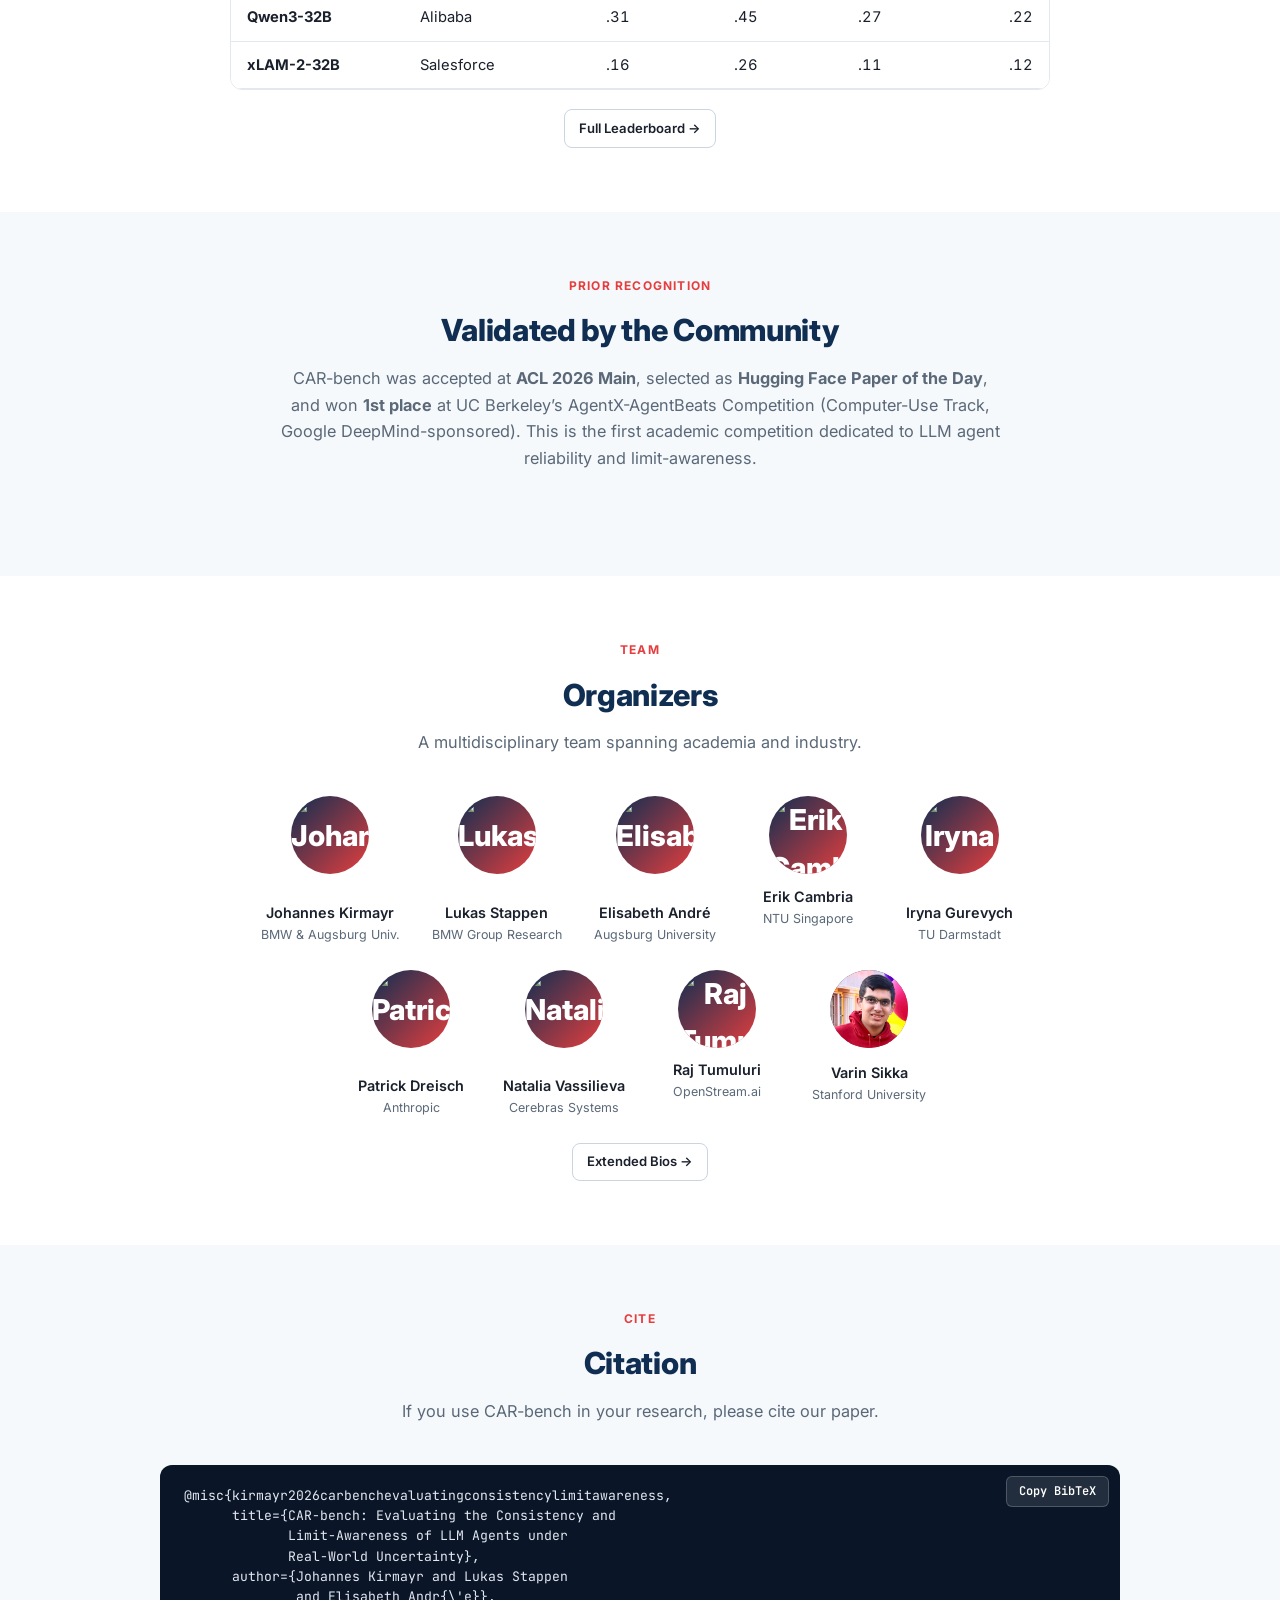
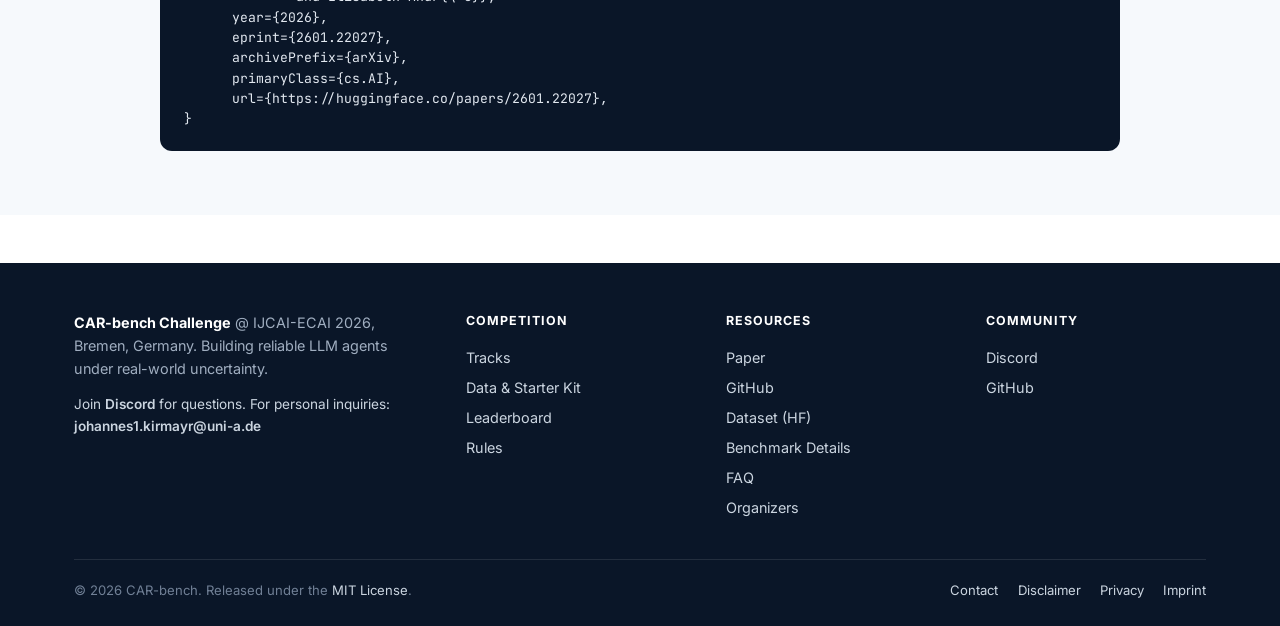
==== commit d79dafc8: "website update: top banner submission" ====
--- a/docs/index.html
+++ b/docs/index.html
@@ -14,7 +14,7 @@
 
 <!-- Announcement bar -->
 <div class="announce-bar">
-    <span>CAR-bench Challenge @ IJCAI-ECAI 2026 - <a href="registration.html">Registration is open!</a></span>
+    <span>CAR-bench Challenge @ IJCAI-ECAI 2026 - <a href="https://docs.google.com/forms/d/e/1FAIpQLSeVfi6aoVdJ-txt4F5LWH74IRYGqbGmX8lalHeeZZOovX9oHg/viewform?usp=dialog" target="_blank" rel="noopener noreferrer">Submission is now open!</a></span>
 </div>
 
 <!-- Navigation -->
@@ -36,23 +36,10 @@
             <li><a href="organizers.html">Organizers</a></li>
         </ul>
         <div class="nav-actions">
-            <a href="https://discord.gg/MBUxhuCvn" target="_blank" class="discord-icon" title="Join our Discord" aria-label="Discord">
+            <a href="https://discord.gg/SJnVC2wuW" target="_blank" class="discord-icon" title="Join our Discord" aria-label="Discord">
                 <svg width="20" height="15" viewBox="0 0 71 55" fill="none"><path d="M60.1 4.9A58.5 58.5 0 0045.4.2a.2.2 0 00-.2.1 40.8 40.8 0 00-1.8 3.7 54 54 0 00-16.2 0A26.5 26.5 0 0025.4.3a.2.2 0 00-.2-.1A58.4 58.4 0 0010.5 4.9a.2.2 0 00-.1.1C1.5 18.7-.9 32.2.3 45.5v.1a58.7 58.7 0 0017.7 9a.2.2 0 00.3-.1 42 42 0 003.6-5.9.2.2 0 00-.1-.3 38.6 38.6 0 01-5.5-2.7.2.2 0 01 0-.4c.4-.3.7-.6 1.1-.8a.2.2 0 01.2 0c11.6 5.3 24.1 5.3 35.5 0a.2.2 0 01.2 0l1.1.9a.2.2 0 010 .3c-1.8 1-3.6 1.9-5.5 2.7a.2.2 0 00-.1.3 47.2 47.2 0 003.6 5.9.2.2 0 00.3.1A58.5 58.5 0 0070.4 45.6v-.1c1.4-15-2.3-28-9.8-39.6a.2.2 0 00-.1-.1zM23.7 37.3c-3.4 0-6.2-3.1-6.2-7s2.7-7 6.2-7 6.3 3.2 6.2 7-2.8 7-6.2 7zm23 0c-3.4 0-6.2-3.1-6.2-7s2.7-7 6.2-7 6.3 3.2 6.2 7-2.8 7-6.2 7z" fill="currentColor"/></svg>
             </a>
-            <div class="register-menu">
-                <button class="btn btn-cta btn-sm register-toggle" type="button" aria-expanded="false" aria-haspopup="true" onclick="toggleRegisterMenu(event)">Register</button>
-                <div class="register-dropdown" role="menu">
-                    <a href="https://forms.gle/7Dj2uD1sw6n42d6u5" target="_blank" rel="noopener noreferrer" class="register-option preferred" role="menuitem">
-                        <span class="register-badge">Preferred</span>
-                        <strong>Google Form</strong>
-                        <span>Fastest registration path</span>
-                    </a>
-                    <a href="registration.html" class="register-option" role="menuitem">
-                        <strong>Email fallback</strong>
-                        <span>If Google Forms is inaccessible</span>
-                    </a>
-                </div>
-            </div>
+            <a href="https://docs.google.com/forms/d/e/1FAIpQLSeVfi6aoVdJ-txt4F5LWH74IRYGqbGmX8lalHeeZZOovX9oHg/viewform?usp=dialog" target="_blank" rel="noopener noreferrer" class="btn btn-cta btn-sm">Submit</a>
         </div>
     </div>
 </nav>
@@ -72,10 +59,10 @@
         <p class="subtitle">Frontier LLMs solve only <strong>58%</strong> of tasks consistently. Build a more reliable agent and compete for <span class="hero-inline-prize">$10k+ in prizes</span>, recognition, and a spot on the CAR-bench leaderboard.<br>254 public tasks &middot; 58 tools &middot; 19 policies &middot; 3 evaluation dimensions</p>
 
         <div class="hero-buttons">
-            <a href="https://forms.gle/7Dj2uD1sw6n42d6u5" target="_blank" rel="noopener noreferrer" class="btn btn-cta btn-lg">Register Now</a>
+            <a href="https://docs.google.com/forms/d/e/1FAIpQLSeVfi6aoVdJ-txt4F5LWH74IRYGqbGmX8lalHeeZZOovX9oHg/viewform?usp=dialog" target="_blank" rel="noopener noreferrer" class="btn btn-cta btn-lg">Submit Final Agent</a>
             <a href="tracks.html" class="btn btn-primary btn-lg">View Tracks</a>
             <a href="https://huggingface.co/papers/2601.22027" target="_blank" rel="noopener noreferrer" class="btn btn-outline btn-lg">Read the Paper</a>
-            <a href="https://discord.gg/MBUxhuCvn" target="_blank" class="btn btn-outline btn-lg" style="border-color:var(--color-discord);color:var(--color-discord);">
+            <a href="https://discord.gg/SJnVC2wuW" target="_blank" class="btn btn-outline btn-lg" style="border-color:var(--color-discord);color:var(--color-discord);">
                 <svg width="18" height="14" viewBox="0 0 71 55" fill="none" style="margin-right:4px"><path d="M60.1 4.9A58.5 58.5 0 0045.4.2a.2.2 0 00-.2.1 40.8 40.8 0 00-1.8 3.7 54 54 0 00-16.2 0A26.5 26.5 0 0025.4.3a.2.2 0 00-.2-.1A58.4 58.4 0 0010.5 4.9a.2.2 0 00-.1.1C1.5 18.7-.9 32.2.3 45.5v.1a58.7 58.7 0 0017.7 9a.2.2 0 00.3-.1 42 42 0 003.6-5.9.2.2 0 00-.1-.3 38.6 38.6 0 01-5.5-2.7.2.2 0 01 0-.4c.4-.3.7-.6 1.1-.8a.2.2 0 01.2 0c11.6 5.3 24.1 5.3 35.5 0a.2.2 0 01.2 0l1.1.9a.2.2 0 010 .3c-1.8 1-3.6 1.9-5.5 2.7a.2.2 0 00-.1.3 47.2 47.2 0 003.6 5.9.2.2 0 00.3.1A58.5 58.5 0 0070.4 45.6v-.1c1.4-15-2.3-28-9.8-39.6a.2.2 0 00-.1-.1zM23.7 37.3c-3.4 0-6.2-3.1-6.2-7s2.7-7 6.2-7 6.3 3.2 6.2 7-2.8 7-6.2 7zm23 0c-3.4 0-6.2-3.1-6.2-7s2.7-7 6.2-7 6.3 3.2 6.2 7-2.8 7-6.2 7z" fill="currentColor"/></svg>
                 Join Discord
             </a>
@@ -105,8 +92,11 @@
 <!-- Track 2 update -->
 <section style="padding:1.5rem 0 0;">
     <div class="container">
+        <div class="callout warning" style="max-width:var(--max-width-narrow);margin:1rem auto 0;">
+            <strong>Evaluation update:</strong> The planned Jul 10 hidden-set score-return round will not run. Registrations are higher than expected, so returning scores to all teams before final submission would not be feasible in a useful timeframe, and evaluation budget has to be focused on the final submission. The final submission Google Form opens <strong>Monday, July 13, 2026</strong>. Because there is no test round now, organizers will contact teams if there are issues with their final submission. Hidden tasks use the same format and A2A/scenario contract as the public set, so teams agents running succesfully on the public set, will also on the hidden set.
+        </div>
         <div class="callout warning" style="max-width:var(--max-width-narrow);margin:0 auto;">
-            <strong>Track 2 update:</strong> Cerebras Fast-Reasoning now uses Cerebras-hosted <code>gpt-oss</code> via API; Codex with <code>gpt-5.3-codex-spark</code> is no longer the submitted-agent runtime. Codex Pro development-support plans will be allocated by June 15.
+            <strong>Track update:</strong> Track 1 registration remains open; Track 2 registration is now closed. Track 2 uses Cerebras-hosted <code>gpt-oss</code> via API, not Codex as the submitted-agent runtime, and Cerebras will provide increased rate limits compared with a free personal account. Access details will follow soon.
         </div>
     </div>
 </section>
@@ -124,13 +114,17 @@
                 <span class="announce-date">May&ndash;Jul 2026</span>
                 <span>Open development with live dev-set leaderboard.</span>
             </div>
-            <div class="announce-item">
-                <span class="announce-date">Jul 10</span>
-                <span>1st evaluation on hidden test set. Scores returned to participants.</span>
+            <div class="announce-item cancelled">
+                <span class="announce-date"><del style="text-decoration-thickness:2px;">Jul 10</del></span>
+                <span><del class="cancelled-text" style="text-decoration-thickness:2px;">1st evaluation on hidden test set. Scores returned to participants.</del> <strong class="cancel-note" style="color:var(--color-accent);">Cancelled</strong></span>
+            </div>
+            <div class="announce-item">
+                <span class="announce-date">Jul 13</span>
+                <span>Final submission Google Form opens.</span>
             </div>
             <div class="announce-item">
                 <span class="announce-date">Jul 19</span>
-                <span>Final evaluation on hidden test set (2nd official submission). Rankings determined.</span>
+                <span>Final evaluation on hidden test set. Rankings determined.</span>
             </div>
             <div class="announce-item">
                 <span class="announce-date">Jul 26</span>
@@ -152,8 +146,9 @@
 <section style="padding:0 0 2.5rem;">
     <div class="container">
         <div class="callout" style="max-width:var(--max-width-narrow);margin:0 auto;">
-            <strong>Submission checklist:</strong> Final entries include a public digest-pinned GHCR agent image, a <code>scenario.toml</code> using the official evaluator and hidden-set config, and a 4-page technical report using the <a href="https://www.ijcai.org/authors_kit" target="_blank" rel="noopener noreferrer">IJCAI author kit</a> and citing CAR-bench. The submission Google Form is not open yet and will be announced on Discord.
+            <strong>Submission checklist:</strong> Final entries include a public digest-pinned GHCR agent image, a <code>scenario.toml</code> using the official evaluator and hidden-set config, and a 4-page technical report using the <a href="https://www.ijcai.org/authors_kit" target="_blank" rel="noopener noreferrer">IJCAI author kit</a> and citing CAR-bench. Track 2 reports should include an architecture diagram for compute-use audit. The final submission Google Form is open now.
             <div style="margin-top:0.8rem;">
+                <a href="https://docs.google.com/forms/d/e/1FAIpQLSeVfi6aoVdJ-txt4F5LWH74IRYGqbGmX8lalHeeZZOovX9oHg/viewform?usp=dialog" target="_blank" rel="noopener noreferrer" class="btn btn-cta btn-sm">Open Final Submission Form</a>
                 <a href="submission.html" class="btn btn-primary btn-sm">View Submission Requirements</a>
             </div>
         </div>
@@ -200,20 +195,20 @@
     <div class="container">
         <p class="eyebrow">Competition</p>
         <h2 class="section-title">Two Tracks</h2>
-        <p class="section-subtitle">Choose the track that fits your research - or enter both.</p>
+        <p class="section-subtitle">Track 1 remains open for new registrations. Track 2 is closed to new teams.</p>
 
         <div class="tracks-grid">
             <div class="track-card open">
                 <div class="track-icon">&#9881;</div>
                 <h3>Track 1: Open Track</h3>
-                <p class="track-pitch">Use any LLM, provider, framework, or architecture, from Claude Agents SDK and LangGraph to fully custom harnesses. Compete for top Pass^3 on the hidden test set and a Best Innovation Award focused on agent harnessing, reliability design, and efficient model use.</p>
+                <p class="track-pitch">Use any LLM, provider, framework, or architecture, from Claude Agents SDK and LangGraph to fully custom harnesses. Compete for the Pass^3 Rank Award and an Innovation Award focused on real-world deployment quality.</p>
                 <a href="tracks.html#open" class="track-link">Learn more &rarr;</a>
             </div>
             <div class="track-card cerebras">
                 <div class="track-icon">&#9889;</div>
                 <h3>Track 2: Cerebras Fast-Reasoning</h3>
-                <p class="track-pitch">Use direct Cerebras <code>gpt-oss</code> inference to build fast-reasoning agents under a shared time budget. The challenge is to turn inference speed into higher reliability through planning, verification, retries, search, or ensemble-style harnesses.</p>
-                <p class="track-pitch" style="margin-top:0.6rem;font-size:0.85rem;"><strong>Limited to 15 participating teams.</strong> Public-tier development has strict rate limits; organizers provide elevated-rate test windows. Codex Pro plans support harness engineering and are allocated by June 15.</p>
+                <p class="track-pitch">Use direct Cerebras <code>gpt-oss</code> inference to build fast-reasoning agents under inference-compute constraints: bounded sequential LLM-call depth and token usage up to 500k tokens on average per task.</p>
+                <p class="track-pitch" style="margin-top:0.6rem;font-size:0.85rem;"><strong>Registration closed.</strong> Cerebras will provide increased rate limits compared with a free personal account; access details will follow soon.</p>
                 <a href="tracks.html#cerebras" class="track-link">Learn more &rarr;</a>
             </div>
         </div>
@@ -230,12 +225,13 @@
                 <div class="track-icon">&#127942;</div>
                 <h3>Open Track</h3>
                 <ul style="font-size:0.93rem;color:var(--color-text-light);line-height:1.7;margin:0.3rem 0 0 1.1rem;">
-                    <li><strong>Rank Award</strong> - By Pass^3 on hidden test set</li>
-                    <li><strong>Best Innovation Award</strong> - Novel harnessing, reliability design, efficient model use</li>
+                    <li><strong>Rank Award</strong> - 1 team, decided solely by hidden-set Pass^3</li>
+                    <li><strong>Innovation Award</strong> - estimated 2-3 teams, judged on real-world deployment quality</li>
                 </ul>
                 <h4 style="margin-top:1rem;font-size:0.9rem;">Prizes</h4>
                 <ul style="font-size:0.93rem;color:var(--color-text-light);line-height:1.7;margin:0.3rem 0 0 1.1rem;">
-                    <li><strong>$5,000 pool of Anthropic API Credits</strong> split across Rank Award and Best Innovation Award winners (details to be announced), sponsored by Anthropic</li>
+                    <li><strong>$1,000 Anthropic API credits</strong> for the Rank Award winner</li>
+                    <li><strong>$4,000 Anthropic API credits pool</strong> for Innovation Award winners</li>
                     <li>Certificate</li>
                     <li>(Optional) Oral presentation at IJCAI-ECAI 2026 competition slot</li>
                     <li>(Optional) Co-authorship on IJCAI 2027 demo paper, reporting experience of the 2026 competition</li>
@@ -246,11 +242,11 @@
                 <div class="track-icon">&#9889;</div>
                 <h3>Cerebras Fast-Reasoning Track</h3>
                 <ul style="font-size:0.93rem;color:var(--color-text-light);line-height:1.7;margin:0.3rem 0 0 1.1rem;">
-                    <li><strong>Cerebras Innovation Award</strong> - Best demonstration of compute-aware agent design</li>
+                    <li><strong>Cerebras Award</strong> - 2 teams, judged on compute-time-aware faster-inference design</li>
                 </ul>
                 <h4 style="margin-top:1rem;font-size:0.9rem;">Prizes</h4>
                 <ul style="font-size:0.93rem;color:var(--color-text-light);line-height:1.7;margin:0.3rem 0 0 1.1rem;">
-                    <li><strong>Codex Pro:</strong> 12-month subscriptions for the top 2 teams, sponsored by OpenAI</li>
+                    <li><strong>Codex Pro:</strong> 12-month allocation for the 2 winning teams, sponsored by OpenAI</li>
                     <li>Certificate</li>
                     <li>(Optional) Oral presentation at IJCAI-ECAI 2026 competition slot</li>
                     <li>(Optional) Co-authorship on IJCAI 2027 demo paper, reporting experience of the 2026 competition</li>
@@ -433,7 +429,7 @@
         <div class="footer-grid">
             <div class="footer-col">
                 <p class="footer-about"><strong>CAR-bench Challenge</strong> @ IJCAI-ECAI 2026, Bremen, Germany. Building reliable LLM agents under real-world uncertainty.</p>
-                <p class="footer-contact">Join <a href="https://discord.gg/MBUxhuCvn" target="_blank">Discord</a> for questions. For personal inquiries: <a href="mailto:johannes1.kirmayr@uni-a.de">johannes1.kirmayr@uni-a.de</a></p>
+                <p class="footer-contact">Join <a href="https://discord.gg/SJnVC2wuW" target="_blank">Discord</a> for questions. For personal inquiries: <a href="mailto:johannes1.kirmayr@uni-a.de">johannes1.kirmayr@uni-a.de</a></p>
             </div>
             <div class="footer-col">
                 <h4>Competition</h4>
@@ -459,7 +455,7 @@
             <div class="footer-col">
                 <h4>Community</h4>
                 <ul>
-                    <li><a href="https://discord.gg/MBUxhuCvn" target="_blank">Discord</a></li>
+                    <li><a href="https://discord.gg/SJnVC2wuW" target="_blank">Discord</a></li>
                     <li><a href="https://github.com/CAR-bench/car-bench-ijcai" target="_blank">GitHub</a></li>
                 </ul>
             </div>
